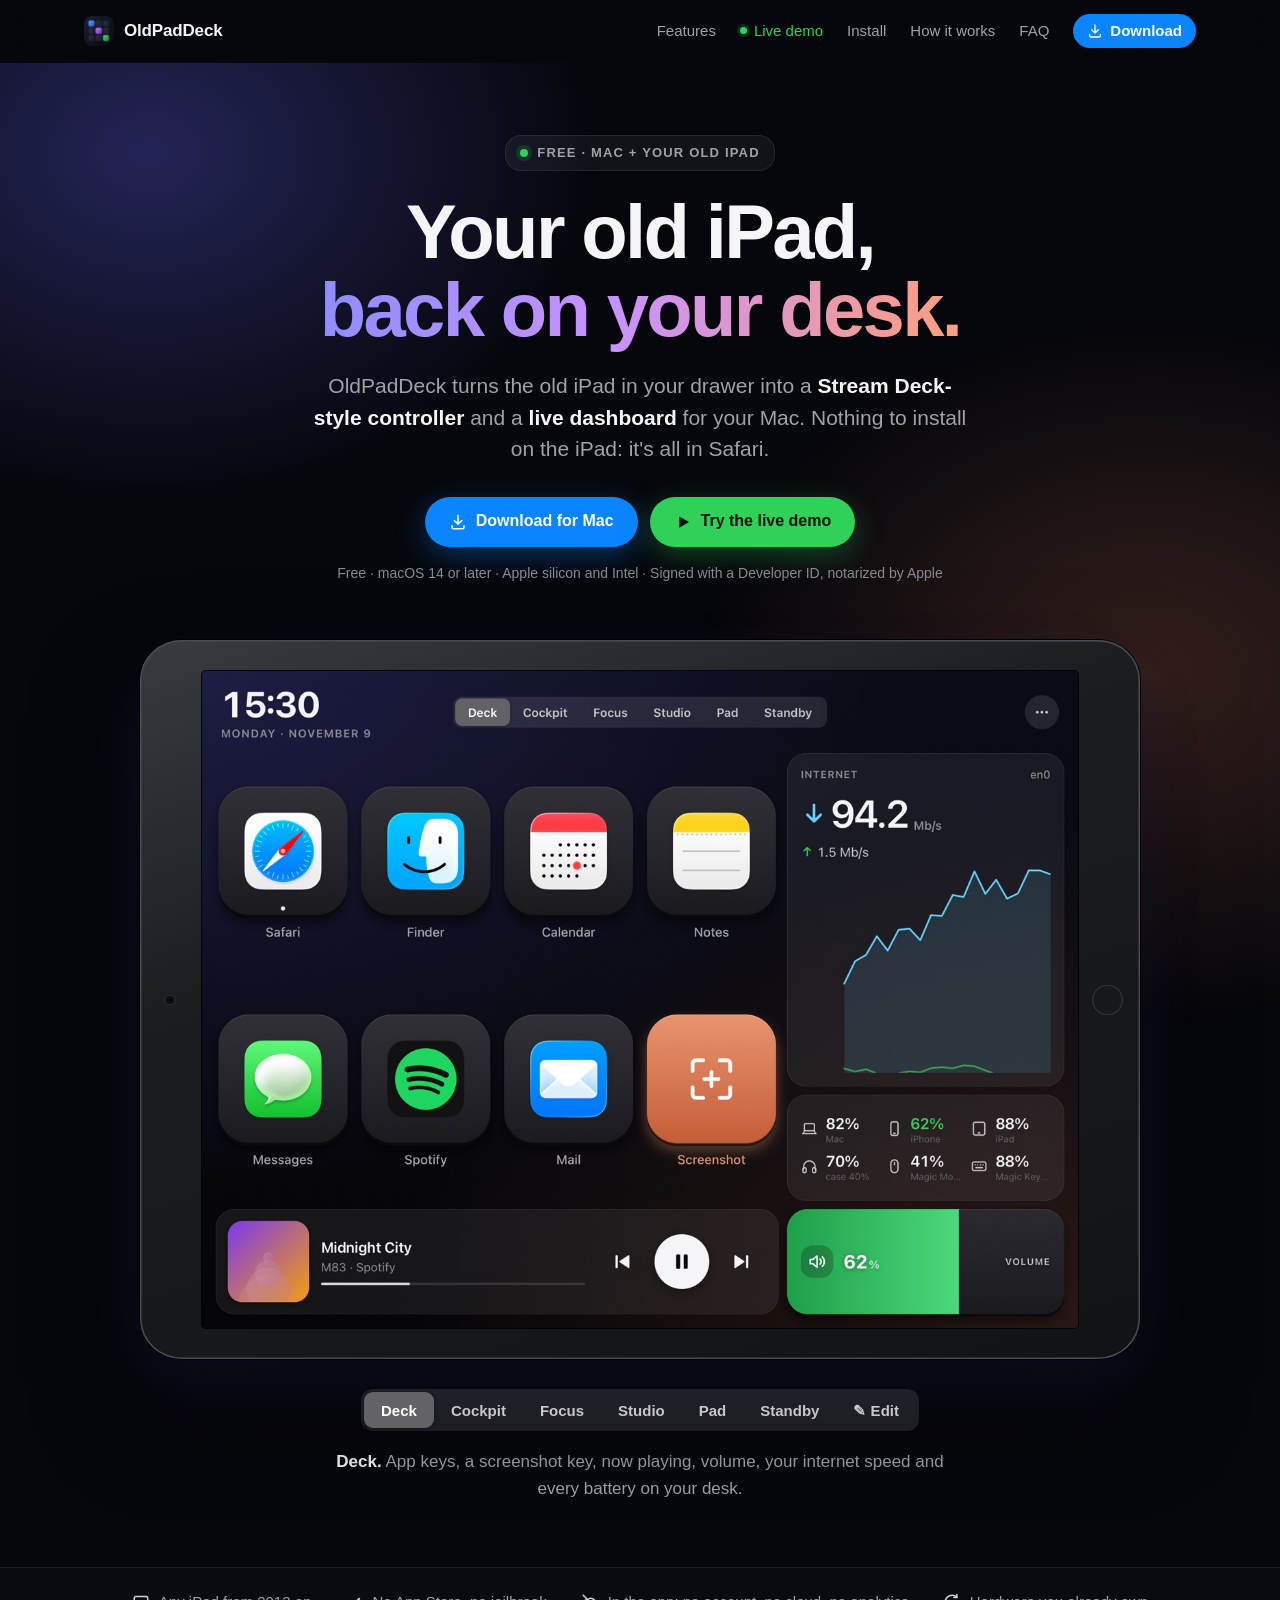
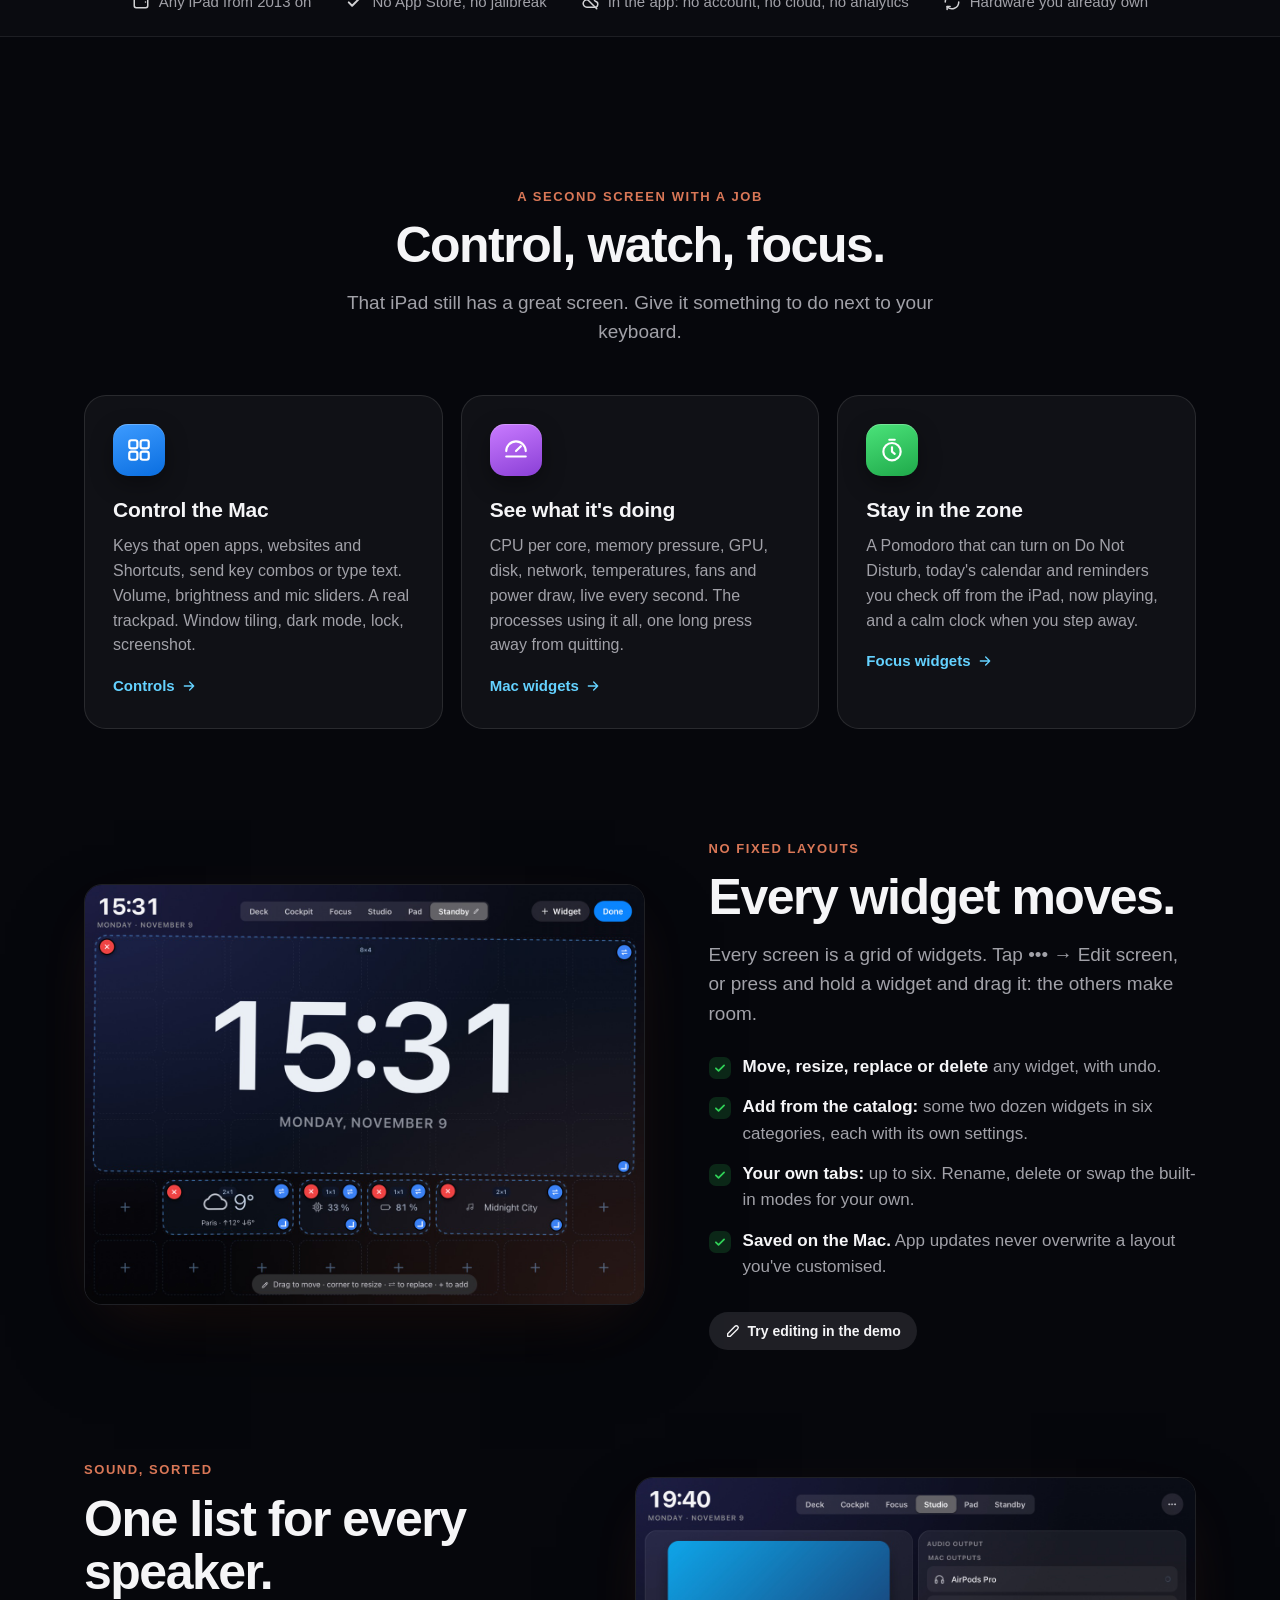
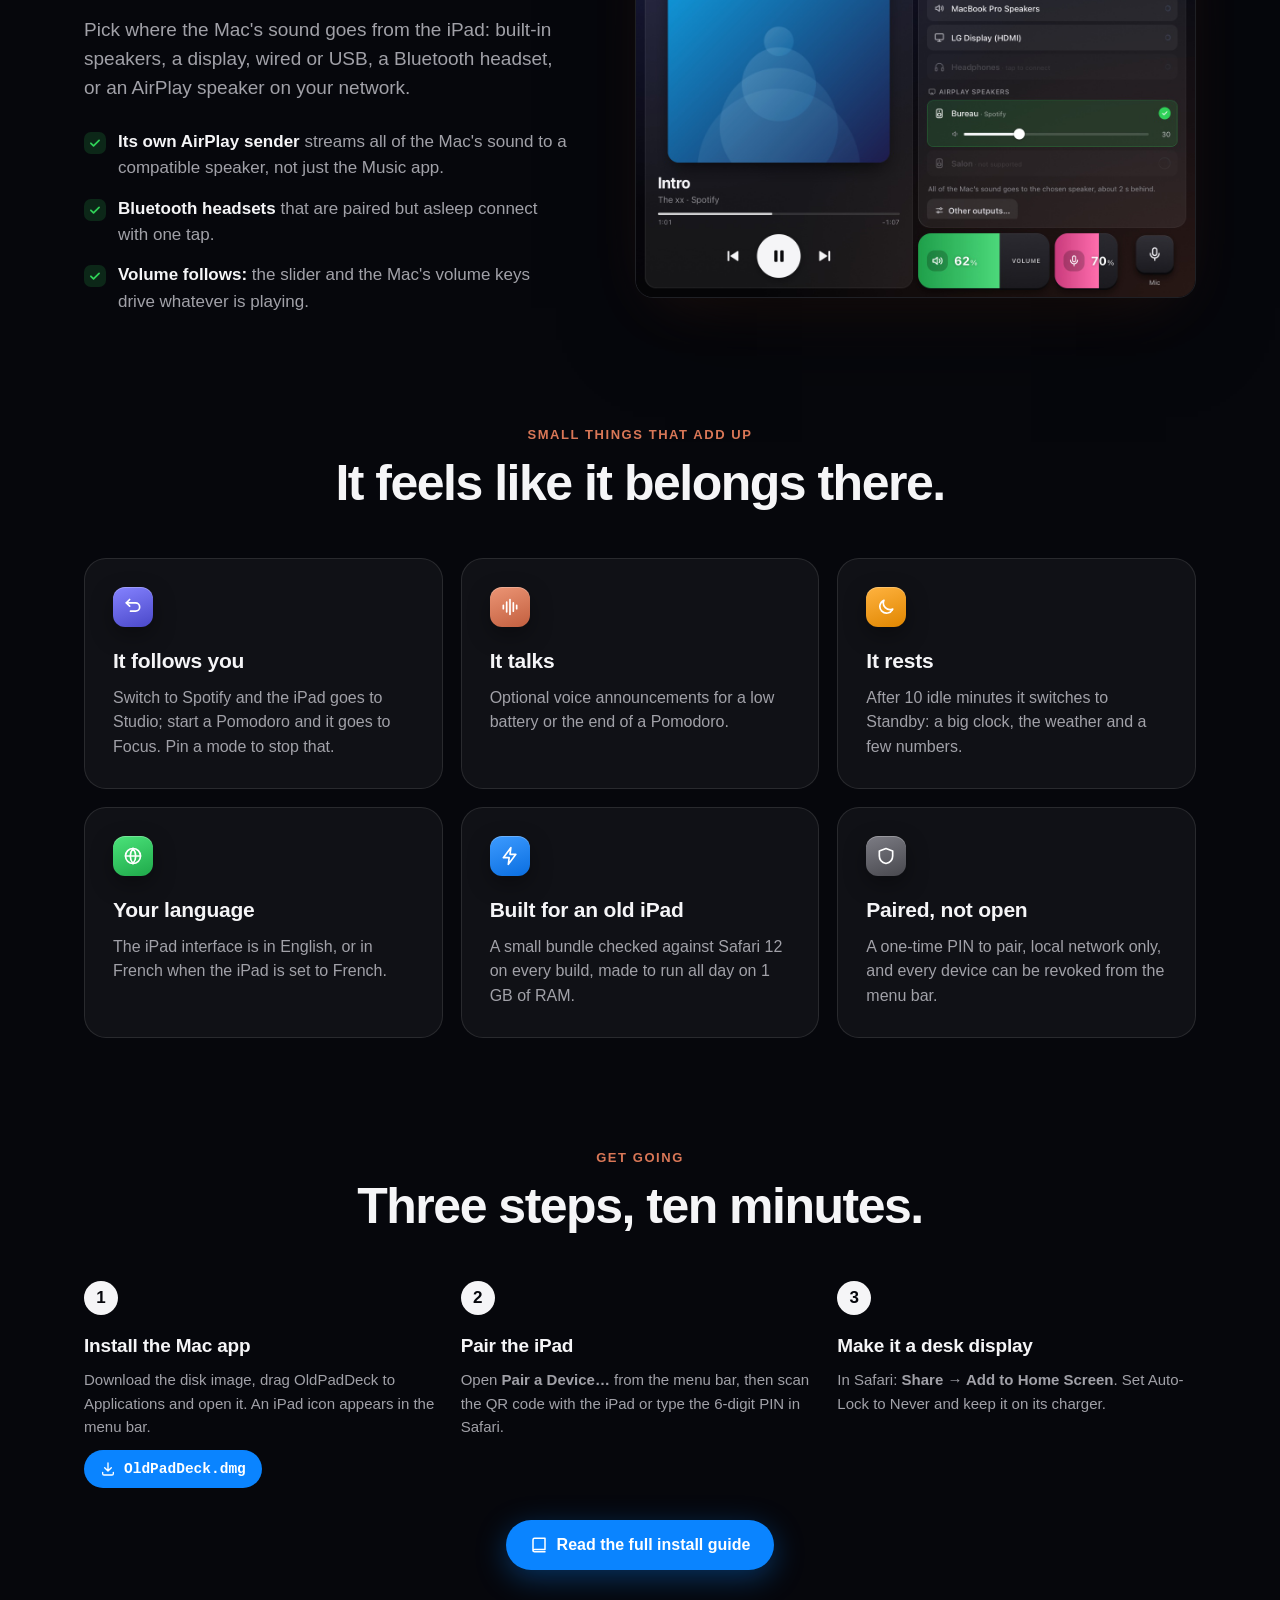
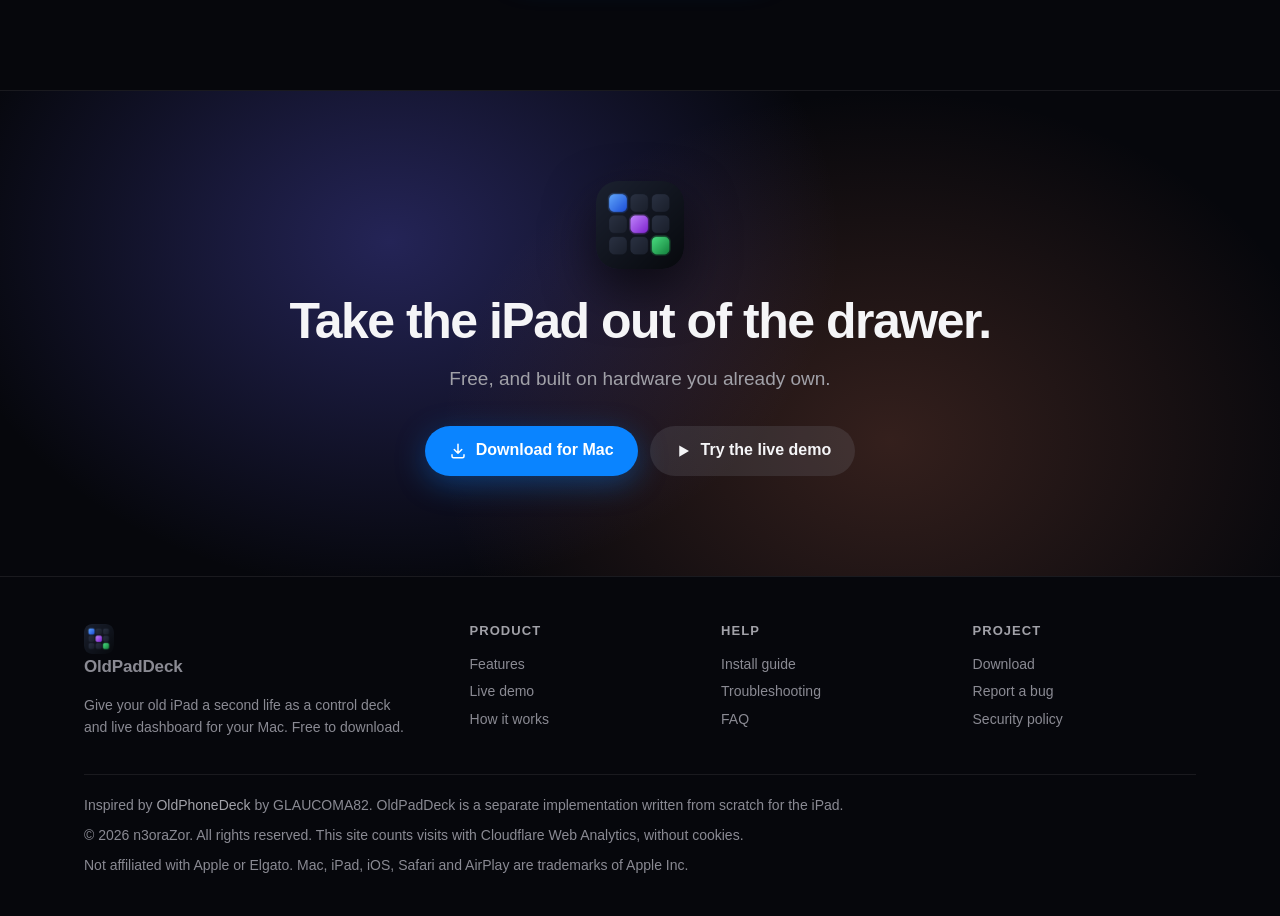
==== docs/index.html @ d620c7aa "Review fixes; live demo with iOS-style drag" ====
<!doctype html>
<html lang="en">
<head>
<meta charset="utf-8">
<meta name="viewport" content="width=device-width, initial-scale=1, viewport-fit=cover">
<title>OldPadDeck: turn your old iPad into a control deck for your Mac</title>
<meta name="description" content="Turn the old iPad in your drawer into a Stream Deck-style controller and live dashboard for your Mac. Free, nothing to install on the iPad.">
<meta name="theme-color" content="#06070c">
<meta name="color-scheme" content="dark">
<link rel="icon" type="image/png" href="images/icon.png">
<link rel="apple-touch-icon" href="images/apple-touch-icon.png">
<meta property="og:type" content="website">
<meta property="og:title" content="OldPadDeck: turn your old iPad into a control deck for your Mac">
<meta property="og:description" content="Turn the old iPad in your drawer into a Stream Deck-style controller and live dashboard for your Mac. Free, nothing to install on the iPad.">
<meta property="og:image" content="https://oldpaddeck.com/images/og-card.jpg">
<meta name="twitter:card" content="summary_large_image">
<link rel="stylesheet" href="assets/site.css?v=cafaca175a">
<link rel="canonical" href="https://oldpaddeck.com/">
<meta property="og:url" content="https://oldpaddeck.com/">
<meta property="og:site_name" content="OldPadDeck">
<meta property="og:image:width" content="1200">
<meta property="og:image:height" content="630">
<meta property="og:image:alt" content="OldPadDeck: an old iPad turned into a control deck for a Mac">
<script type="application/ld+json">{"@context":"https://schema.org","@graph":[{"@type":"WebSite","@id":"https://oldpaddeck.com/#site","name":"OldPadDeck","url":"https://oldpaddeck.com/"},{"@type":"SoftwareApplication","name":"OldPadDeck","url":"https://oldpaddeck.com/","downloadUrl":"https://github.com/n3oraZor/OldPadDeck/releases/latest/download/OldPadDeck.dmg","description":"Turn the old iPad in your drawer into a Stream Deck-style controller and live dashboard for your Mac. Free, nothing to install on the iPad.","applicationCategory":"UtilitiesApplication","operatingSystem":"macOS 14 or later; iPad with iOS 12 or later","image":"https://oldpaddeck.com/images/og-card.jpg","screenshot":["https://oldpaddeck.com/images/mode-deck.jpg","https://oldpaddeck.com/images/mode-cockpit.jpg","https://oldpaddeck.com/images/mode-focus.jpg","https://oldpaddeck.com/images/mode-studio.jpg","https://oldpaddeck.com/images/mode-pad.jpg","https://oldpaddeck.com/images/mode-standby.jpg"],"offers":{"@type":"Offer","price":"0","priceCurrency":"EUR"},"author":{"@type":"Person","name":"n3oraZor","url":"https://github.com/n3oraZor"}}]}</script>
</head>
<body>
<nav class="nav">
  <div class="wrap">
    <a class="brand" href="/"><img src="images/icon.png" alt="">OldPadDeck</a>
    <div class="nav-links" id="navLinks">
      <a href="/features">Features</a>
      <a href="/demo" class="demo-link">Live demo</a>
      <a href="/install">Install</a>
      <a href="/how-it-works">How it works</a>
      <a href="/faq">FAQ</a>
    </div>
    <a class="nav-gh dl" href="https://github.com/n3oraZor/OldPadDeck/releases/latest/download/OldPadDeck.dmg"><svg class="i" width="16" height="16" aria-hidden="true"><use href="assets/icons.svg#download"/></svg>Download</a>
    <button class="burger" type="button" aria-label="Menu" aria-controls="navLinks" aria-expanded="false"><svg class="i" width="20" height="20" aria-hidden="true"><use href="assets/icons.svg#menu"/></svg></button>
  </div>
</nav>

<main>
<section class="hero">
  <div class="glows"><div class="glow indigo"></div><div class="glow clay"></div></div>
  <div class="wrap">
    <div class="hero-head">
      <span class="kicker"><i></i>Free · Mac + your old iPad</span>
      <h1>Your old iPad,<br><span class="grad">back on your desk.</span></h1>
      <p class="lede">OldPadDeck turns the old iPad in your drawer into a <b>Stream Deck-style controller</b> and a <b>live dashboard</b> for your Mac. Nothing to install on the iPad: it's all in Safari.</p>
      <div class="cta">
        <a class="btn primary" href="https://github.com/n3oraZor/OldPadDeck/releases/latest/download/OldPadDeck.dmg"><svg class="i" width="18" height="18" aria-hidden="true"><use href="assets/icons.svg#download"/></svg>Download for Mac</a>
        <a class="btn green" href="/demo"><svg class="i" width="18" height="18" aria-hidden="true"><use href="assets/icons.svg#play"/></svg>Try the live demo</a>
      </div>
      <p class="fine">Free · macOS 14 or later · Apple silicon and Intel · Signed with a Developer ID, notarized by Apple</p>
    </div>

    <div class="stage rv">
      <div class="ipad">
        <div class="screen" id="screen">
          <img class="on" src="images/mode-deck.jpg" alt="Deck mode: app keys, screenshot key, now playing, volume slider, internet speed and device batteries" width="1280" height="960">
          <img src="images/mode-cockpit.jpg" alt="Cockpit mode: CPU per core, memory ring, Mac battery, temperatures, top processes" width="1280" height="960" loading="lazy">
          <img src="images/mode-focus.jpg" alt="Focus mode: Pomodoro timer, today's reminders, now playing" width="1280" height="960" loading="lazy">
          <img src="images/studio-audio.jpg" alt="Studio mode: now playing, audio output picker with AirPlay speakers, volume and microphone sliders" width="1280" height="960" loading="lazy">
          <img src="images/mode-pad.jpg" alt="Pad mode: trackpad, shortcut keys and text input" width="1280" height="960" loading="lazy">
          <img src="images/mode-standby.jpg" alt="Standby mode: a large clock, the weather and a few numbers" width="1280" height="960" loading="lazy">
          <img src="images/edit-mode.jpg" alt="Edit mode: widgets can be moved, resized, configured or replaced" width="1280" height="960" loading="lazy">
        </div>
      </div>
      <div class="modes">
        <div class="seg" role="tablist" aria-label="Modes" id="seg">
          <span class="seg-ind" id="segInd"></span>
          <button role="tab" aria-selected="true" data-caption="<b>Deck.</b> App keys, a screenshot key, now playing, volume, your internet speed and every battery on your desk.">Deck</button>
          <button role="tab" aria-selected="false" data-caption="<b>Cockpit.</b> CPU per core, memory pressure, temperatures, fans and the processes behind them. Long-press one to quit it.">Cockpit</button>
          <button role="tab" aria-selected="false" data-caption="<b>Focus.</b> A Pomodoro that can turn on Do Not Disturb, today's reminders, and your music.">Focus</button>
          <button role="tab" aria-selected="false" data-caption="<b>Studio.</b> Now playing, volume and mic sliders, and every audio output: Mac speakers, Bluetooth headsets, AirPlay speakers.">Studio</button>
          <button role="tab" aria-selected="false" data-caption="<b>Pad.</b> A trackpad, shortcut keys, and a text box to type or dictate into the Mac.">Pad</button>
          <button role="tab" aria-selected="false" data-caption="<b>Standby.</b> A calm clock, the weather and a few numbers. The iPad switches to it after 10 idle minutes.">Standby</button>
          <button role="tab" aria-selected="false" data-caption="<b>Edit.</b> Tap ••• → Edit screen and every widget moves, resizes, swaps or goes. Your layout, saved on the Mac.">✎ Edit</button>
        </div>
      </div>
      <p class="mode-caption" id="caption" aria-live="polite"></p>
    </div>
  </div>

  <div class="facts">
    <ul>
      <li><svg class="i" width="18" height="18" aria-hidden="true"><use href="assets/icons.svg#ipad"/></svg>Any iPad from 2013 on</li>
      <li><svg class="i" width="18" height="18" aria-hidden="true"><use href="assets/icons.svg#check"/></svg>No App Store, no jailbreak</li>
      <li><svg class="i" width="18" height="18" aria-hidden="true"><use href="assets/icons.svg#cloud"/></svg>In the app: no account, no cloud, no analytics</li>
      <li><svg class="i" width="18" height="18" aria-hidden="true"><use href="assets/icons.svg#recycle"/></svg>Hardware you already own</li>
    </ul>
  </div>
</section>

<section class="sec">
  <div class="wrap">
    <div class="center rv">
      <div class="eyebrow">A second screen with a job</div>
      <h2>Control, watch, focus.</h2>
      <p class="sec-lede">That iPad still has a great screen. Give it something to do next to your keyboard.</p>
    </div>
    <div class="grid-3">
      <a class="card rv" href="/features#controls">
        <div class="tile blue"><svg class="i" width="26" height="26" aria-hidden="true"><use href="assets/icons.svg#keys"/></svg></div>
        <h3>Control the Mac</h3>
        <p>Keys that open apps, websites and Shortcuts, send key combos or type text. Volume, brightness and mic sliders. A real trackpad. Window tiling, dark mode, lock, screenshot.</p>
        <span class="more">Controls<svg class="i" width="16" height="16" aria-hidden="true"><use href="assets/icons.svg#arrow"/></svg></span>
      </a>
      <a class="card rv" href="/features#mac">
        <div class="tile purple"><svg class="i" width="26" height="26" aria-hidden="true"><use href="assets/icons.svg#gauge"/></svg></div>
        <h3>See what it's doing</h3>
        <p>CPU per core, memory pressure, GPU, disk, network, temperatures, fans and power draw, live every second. The processes using it all, one long press away from quitting.</p>
        <span class="more">Mac widgets<svg class="i" width="16" height="16" aria-hidden="true"><use href="assets/icons.svg#arrow"/></svg></span>
      </a>
      <a class="card rv" href="/features#focus">
        <div class="tile green"><svg class="i" width="26" height="26" aria-hidden="true"><use href="assets/icons.svg#timer"/></svg></div>
        <h3>Stay in the zone</h3>
        <p>A Pomodoro that can turn on Do Not Disturb, today's calendar and reminders you check off from the iPad, now playing, and a calm clock when you step away.</p>
        <span class="more">Focus widgets<svg class="i" width="16" height="16" aria-hidden="true"><use href="assets/icons.svg#arrow"/></svg></span>
      </a>
    </div>
  </div>
</section>

<section class="sec">
  <div class="wrap split">
    <div class="shot rv"><img src="images/edit-mode.jpg" alt="Edit mode with handles to move and resize widgets" width="1280" height="960" loading="lazy"></div>
    <div class="rv">
      <div class="eyebrow">No fixed layouts</div>
      <h2>Every widget moves.</h2>
      <p class="sec-lede">Every screen is a grid of widgets. Tap ••• → Edit screen, or press and hold a widget and drag it: the others make room.</p>
      <ul class="checks">
        <li><b>Move, resize, replace or delete</b> any widget, with undo.</li>
        <li><b>Add from the catalog:</b> some two dozen widgets in six categories, each with its own settings.</li>
        <li><b>Your own tabs:</b> up to six. Rename, delete or swap the built-in modes for your own.</li>
        <li><b>Saved on the Mac.</b> App updates never overwrite a layout you've customised.</li>
      </ul>
      <div class="cta left"><a class="btn ghost small" href="/demo"><svg class="i" width="16" height="16" aria-hidden="true"><use href="assets/icons.svg#edit"/></svg>Try editing in the demo</a></div>
    </div>
  </div>
</section>

<section class="sec">
  <div class="wrap split rev">
    <div class="shot rv"><img src="images/studio-audio.jpg" alt="Studio mode with the audio output list: Mac outputs and AirPlay speakers" width="1280" height="960" loading="lazy"></div>
    <div class="rv">
      <div class="eyebrow">Sound, sorted</div>
      <h2>One list for every speaker.</h2>
      <p class="sec-lede">Pick where the Mac's sound goes from the iPad: built-in speakers, a display, wired or USB, a Bluetooth headset, or an AirPlay speaker on your network.</p>
      <ul class="checks">
        <li><b>Its own AirPlay sender</b> streams all of the Mac's sound to a compatible speaker, not just the Music app.</li>
        <li><b>Bluetooth headsets</b> that are paired but asleep connect with one tap.</li>
        <li><b>Volume follows:</b> the slider and the Mac's volume keys drive whatever is playing.</li>
      </ul>
    </div>
  </div>
</section>

<section class="sec">
  <div class="wrap">
    <div class="center rv">
      <div class="eyebrow">Small things that add up</div>
      <h2>It feels like it belongs there.</h2>
    </div>
    <div class="grid-3">
      <div class="card rv"><div class="tile indigo sm"><svg class="i" width="20" height="20" aria-hidden="true"><use href="assets/icons.svg#follow"/></svg></div><h3>It follows you</h3><p>Switch to Spotify and the iPad goes to Studio; start a Pomodoro and it goes to Focus. Pin a mode to stop that.</p></div>
      <div class="card rv"><div class="tile clay sm"><svg class="i" width="20" height="20" aria-hidden="true"><use href="assets/icons.svg#wave"/></svg></div><h3>It talks</h3><p>Optional voice announcements for a low battery or the end of a Pomodoro.</p></div>
      <div class="card rv"><div class="tile orange sm"><svg class="i" width="20" height="20" aria-hidden="true"><use href="assets/icons.svg#moon"/></svg></div><h3>It rests</h3><p>After 10 idle minutes it switches to Standby: a big clock, the weather and a few numbers.</p></div>
      <div class="card rv"><div class="tile green sm"><svg class="i" width="20" height="20" aria-hidden="true"><use href="assets/icons.svg#globe"/></svg></div><h3>Your language</h3><p>The iPad interface is in English, or in French when the iPad is set to French.</p></div>
      <div class="card rv"><div class="tile blue sm"><svg class="i" width="20" height="20" aria-hidden="true"><use href="assets/icons.svg#bolt"/></svg></div><h3>Built for an old iPad</h3><p>A small bundle checked against Safari 12 on every build, made to run all day on 1 GB of RAM.</p></div>
      <div class="card rv"><div class="tile gray sm"><svg class="i" width="20" height="20" aria-hidden="true"><use href="assets/icons.svg#shield"/></svg></div><h3>Paired, not open</h3><p>A one-time PIN to pair, local network only, and every device can be revoked from the menu bar.</p></div>
    </div>
  </div>
</section>

<section class="sec">
  <div class="wrap">
    <div class="center rv">
      <div class="eyebrow">Get going</div>
      <h2>Three steps, ten minutes.</h2>
    </div>
    <div class="steps">
      <div class="step rv">
        <h3>Install the Mac app</h3>
        <p>Download the disk image, drag OldPadDeck to Applications and open it. An iPad icon appears in the menu bar.</p>
        <a class="dl-chip" href="https://github.com/n3oraZor/OldPadDeck/releases/latest/download/OldPadDeck.dmg"><svg class="i" width="16" height="16" aria-hidden="true"><use href="assets/icons.svg#download"/></svg>OldPadDeck.dmg</a>
      </div>
      <div class="step rv">
        <h3>Pair the iPad</h3>
        <p>Open <b>Pair a Device…</b> from the menu bar, then scan the QR code with the iPad or type the 6-digit PIN in Safari.</p>
      </div>
      <div class="step rv">
        <h3>Make it a desk display</h3>
        <p>In Safari: <b>Share → Add to Home Screen</b>. Set Auto-Lock to Never and keep it on its charger.</p>
      </div>
    </div>
    <div class="cta"><a class="btn primary" href="/install"><svg class="i" width="18" height="18" aria-hidden="true"><use href="assets/icons.svg#book"/></svg>Read the full install guide</a></div>
  </div>
</section>

<section class="closing">
  <div class="glows"><div class="glow indigo"></div><div class="glow clay"></div></div>
  <div class="wrap rv">
    <img class="icon" src="images/icon.png" alt="OldPadDeck icon" width="88" height="88">
    <h2>Take the iPad out of the drawer.</h2>
    <p class="sec-lede" style="margin:16px auto 0">Free, and built on hardware you already own.</p>
    <div class="cta">
      <a class="btn primary" href="https://github.com/n3oraZor/OldPadDeck/releases/latest/download/OldPadDeck.dmg"><svg class="i" width="18" height="18" aria-hidden="true"><use href="assets/icons.svg#download"/></svg>Download for Mac</a>
      <a class="btn ghost" href="/demo"><svg class="i" width="18" height="18" aria-hidden="true"><use href="assets/icons.svg#play"/></svg>Try the live demo</a>
    </div>
  </div>
</section>
</main>

<footer>
  <div class="wrap">
    <div class="foot">
      <div>
        <a class="brand" href="/"><img src="images/icon.png" alt="">OldPadDeck</a>
        <p>Give your old iPad a second life as a control deck and live dashboard for your Mac. Free to download.</p>
      </div>
      <div>
        <h4>Product</h4>
        <a href="/features">Features</a>
        <a href="/demo">Live demo</a>
        <a href="/how-it-works">How it works</a>
      </div>
      <div>
        <h4>Help</h4>
        <a href="/install">Install guide</a>
        <a href="/install#troubleshooting">Troubleshooting</a>
        <a href="/faq">FAQ</a>
      </div>
      <div>
        <h4>Project</h4>
        <a href="https://github.com/n3oraZor/OldPadDeck/releases/latest/download/OldPadDeck.dmg">Download</a>
        <a href="https://github.com/n3oraZor/OldPadDeck/issues/new/choose">Report a bug</a>
        <a href="https://github.com/n3oraZor/OldPadDeck/blob/main/SECURITY.md">Security policy</a>
      </div>
    </div>
    <div class="foot-bottom">
      <span>Inspired by <a href="https://github.com/GLAUCOMA82/OldPhoneDeck">OldPhoneDeck</a> by GLAUCOMA82. OldPadDeck is a separate implementation written from scratch for the iPad.</span>
      <span>© 2026 n3oraZor. All rights reserved. This site counts visits with Cloudflare Web Analytics, without cookies.</span>
      <span>Not affiliated with Apple or Elgato. Mac, iPad, iOS, Safari and AirPlay are trademarks of Apple Inc.</span>
    </div>
  </div>
</footer>
<script src="assets/site.js?v=8db77f854d"></script>
<script type='module' src='https://static.cloudflareinsights.com/beacon.min.js' data-cf-beacon='{"token": "514c5fb9c1034bb5af0a88831e3ab9c0"}'></script>
</body>
</html>
---- docs/assets/site.css ----
/* OldPadDeck website: same light as the iPad app (deep navy, indigo and clay glows, SF type, glossy tiles). */
:root {
  --bg: #06070c;
  --text: #f5f5f7;
  --dim: #a1a1a8;
  --dim-2: #8a8a93;
  --line: rgba(255, 255, 255, .08);
  --card: rgba(255, 255, 255, .045);
  --card-edge: rgba(255, 255, 255, .1);
  --indigo: #5e5ce6;
  --clay: #d97757;
  --blue: #0a84ff;
  --cyan: #64d2ff;
  --green: #30d158;
  --purple: #bf5af2;
  --orange: #ff9f0a;
  --red: #ff453a;
  --radius: 22px;
  --wrap: 1160px;
  --sans: -apple-system, BlinkMacSystemFont, "SF Pro Text", "SF Pro Display", "Inter", "Helvetica Neue", Helvetica, Arial, sans-serif;
  --round: "SF Pro Rounded", -apple-system, BlinkMacSystemFont, "Helvetica Neue", sans-serif;
  --mono: "SF Mono", ui-monospace, Menlo, Consolas, monospace;
}
* { box-sizing: border-box; }
html { scroll-behavior: smooth; -webkit-text-size-adjust: 100%; scroll-padding-top: 80px; }
body { margin: 0; background: var(--bg); color: var(--text); font-family: var(--sans); font-size: 17px; line-height: 1.55; -webkit-font-smoothing: antialiased; overflow-x: hidden; }
img { max-width: 100%; height: auto; display: block; }
a { color: inherit; }
p a, li a, td a, .prose a { color: var(--cyan); text-decoration: none; }
p a:hover, li a:hover, td a:hover, .prose a:hover { text-decoration: underline; }
::selection { background: rgba(94, 92, 230, .5); }
.wrap { width: 100%; max-width: var(--wrap); margin: 0 auto; padding: 0 24px; }
.narrow { max-width: 860px; }
code { font-family: var(--mono); font-size: .88em; background: rgba(118, 118, 128, .2); padding: 1px 6px; border-radius: 5px; color: #e5e5ea; }
kbd { font-family: var(--sans); font-size: .85em; padding: 1px 7px; border-radius: 6px; border: 1px solid rgba(255, 255, 255, .18); border-bottom-width: 2px; background: rgba(255, 255, 255, .05); }
svg.i { display: inline-block; vertical-align: middle; flex-shrink: 0; }

/* ---------- glows ---------- */
.glows { position: absolute; inset: 0; overflow: hidden; pointer-events: none; z-index: 0; -webkit-mask-image: linear-gradient(#000 55%, transparent); mask-image: linear-gradient(#000 55%, transparent); }
.closing .glows { -webkit-mask-image: none; mask-image: none; }
.glow { position: absolute; border-radius: 50%; }
.glow.indigo { width: 900px; height: 700px; left: -300px; top: -260px; background: radial-gradient(closest-side, rgba(94, 92, 230, .34), rgba(94, 92, 230, 0)); }
.glow.clay { width: 900px; height: 700px; right: -320px; top: 260px; background: radial-gradient(closest-side, rgba(217, 119, 87, .22), rgba(217, 119, 87, 0)); }

/* ---------- nav ---------- */
.nav { position: sticky; top: 0; z-index: 50; backdrop-filter: saturate(160%) blur(18px); -webkit-backdrop-filter: saturate(160%) blur(18px); background: rgba(6, 7, 12, .86); border-bottom: 1px solid transparent; transition: border-color .3s; }
.nav.scrolled, .nav.open { border-bottom-color: var(--line); }
.nav .wrap { display: flex; align-items: center; height: 62px; }
.brand { display: flex; align-items: center; text-decoration: none; font-weight: 700; font-size: 17px; letter-spacing: -.01em; margin-right: auto; }
.brand img { width: 30px; height: 30px; border-radius: 8px; margin-right: 10px; }
.nav-links { display: flex; align-items: center; }
.nav-links a { text-decoration: none; color: var(--dim); font-size: 15px; font-weight: 500; margin-left: 24px; transition: color .2s; position: relative; }
.nav-links a:hover, .nav-links a[aria-current="page"] { color: var(--text); }
.nav-links a[aria-current="page"]::after { content: ""; position: absolute; left: 0; right: 0; bottom: -21px; height: 2px; border-radius: 1px; background: var(--text); }
.nav-links .demo-link { color: var(--green); }
.nav-links .demo-link::before { content: ""; display: inline-block; width: 7px; height: 7px; border-radius: 50%; background: var(--green); margin-right: 7px; vertical-align: 2px; box-shadow: 0 0 0 3px rgba(48, 209, 88, .18); }
.nav-gh { display: inline-flex; align-items: center; height: 34px; padding: 0 14px; border-radius: 17px; background: rgba(118, 118, 128, .24); text-decoration: none; font-size: 15px; font-weight: 600; margin-left: 24px; }
.nav-gh svg { margin-right: 7px; }
.nav-gh:hover { background: rgba(118, 118, 128, .4); }
.nav-gh.dl { background: var(--blue); color: #fff; }
.nav-gh.dl:hover { background: #2a93ff; }
.dl-chip { display: inline-flex; align-items: center; margin-top: 12px; height: 38px; padding: 0 16px; border-radius: 19px; background: var(--blue); color: #fff !important; font-size: 14.5px; font-weight: 600; text-decoration: none !important; font-family: var(--mono); }
.dl-chip svg { margin-right: 8px; }
.dl-chip:hover { background: #2a93ff; }
.numbered .dl-chip { font-family: var(--sans); }
.burger { display: none; appearance: none; border: 0; background: rgba(118, 118, 128, .24); color: var(--text); width: 38px; height: 34px; border-radius: 17px; margin-left: 10px; cursor: pointer; align-items: center; justify-content: center; }
@media (max-width: 900px) {
  .burger { display: inline-flex; }
  .nav.open { background: #06070c; backdrop-filter: none; -webkit-backdrop-filter: none; }
  .nav-links { display: none; position: absolute; top: 62px; left: 0; right: 0; flex-direction: column; align-items: stretch; padding: 8px 16px 18px; background: #06070c; box-shadow: 0 30px 60px rgba(0, 0, 0, .6); border-bottom: 1px solid var(--line); }
  .nav.open .nav-links { display: flex; }
  .nav-links a { margin: 0; padding: 13px 4px; font-size: 17px; border-bottom: 1px solid var(--line); }
  .nav-links a:last-child { border-bottom: 0; }
  .nav-links a[aria-current="page"]::after { display: none; }
  .nav-gh { margin-left: auto; }
}

/* ---------- buttons ---------- */
.btn { display: inline-flex; align-items: center; justify-content: center; height: 50px; padding: 0 24px; border-radius: 25px; font-size: 16px; font-weight: 600; text-decoration: none; transition: transform .15s, background .2s, box-shadow .2s; white-space: nowrap; border: 0; font-family: inherit; cursor: pointer; }
.btn:active { transform: scale(.97); }
.btn svg { margin-right: 9px; }
.btn.primary { background: var(--blue); color: #fff; box-shadow: 0 8px 30px rgba(10, 132, 255, .35); }
.btn.primary:hover { background: #2a93ff; box-shadow: 0 10px 36px rgba(10, 132, 255, .5); }
.btn.green { background: var(--green); color: #04130a; box-shadow: 0 8px 30px rgba(48, 209, 88, .3); }
.btn.green:hover { background: #4be37a; }
.btn.ghost { background: rgba(118, 118, 128, .22); color: var(--text); }
.btn.ghost:hover { background: rgba(118, 118, 128, .36); }
.btn.small { height: 38px; padding: 0 16px; font-size: 14px; border-radius: 19px; }
.btn.small svg { margin-right: 7px; }
.cta { display: flex; justify-content: center; flex-wrap: wrap; gap: 12px; margin-top: 32px; }
.cta.left { justify-content: flex-start; }

/* ---------- type ---------- */
.kicker { display: inline-flex; align-items: center; font-size: 13px; font-weight: 600; letter-spacing: .09em; text-transform: uppercase; color: var(--dim); padding: 7px 14px; border-radius: 16px; background: rgba(255, 255, 255, .05); border: 1px solid var(--line); }
.kicker i { width: 8px; height: 8px; border-radius: 50%; background: var(--green); margin-right: 9px; box-shadow: 0 0 0 4px rgba(48, 209, 88, .15); }
h1 { font-family: var(--round); font-size: clamp(40px, 7vw, 76px); line-height: 1.02; letter-spacing: -.035em; font-weight: 800; margin: 22px 0 0; }
.grad { background: linear-gradient(100deg, #8e8cff 0%, #c792ff 45%, #ff9f7a 100%); -webkit-background-clip: text; background-clip: text; color: transparent; }
h2 { font-family: var(--round); font-size: clamp(32px, 4.6vw, 50px); line-height: 1.06; letter-spacing: -.03em; font-weight: 800; margin: 12px 0 0; }
h3 { letter-spacing: -.01em; }
.eyebrow { font-size: 13px; font-weight: 700; letter-spacing: .12em; text-transform: uppercase; color: var(--clay); }
.lede { font-size: clamp(18px, 2.2vw, 21px); color: var(--dim); max-width: 660px; margin: 22px auto 0; line-height: 1.5; }
.lede b { color: var(--text); font-weight: 600; }
.sec-lede { color: var(--dim); font-size: 19px; max-width: 660px; margin: 16px 0 0; }
.center { text-align: center; }
.center .sec-lede { margin-left: auto; margin-right: auto; }
.fine { margin-top: 16px; font-size: 14px; color: var(--dim-2); }

/* ---------- page hero (inner pages) ---------- */
.hero, .page-hero { position: relative; }
.hero { padding: 72px 0 40px; }
.hero > .wrap, .page-hero > .wrap { position: relative; z-index: 1; }
.hero-head { text-align: center; max-width: 820px; margin: 0 auto; }
.page-hero { padding: 70px 0 10px; }
.page-hero h1 { font-size: clamp(38px, 6vw, 64px); }
.page-hero .lede { margin-left: 0; }
.page-hero.center .lede { margin-left: auto; }

/* ---------- iPad Air (1st gen) frame: landscape, home button on the right ---------- */
.ipad { position: relative; border-radius: 4.2% / 5.6%; padding: 3.1% 6.2%; background: linear-gradient(160deg, #3a3b40 0%, #1c1d21 35%, #121316 100%); box-shadow: 0 0 0 1.5px #4a4b51 inset, 0 0 0 1px #000, 0 50px 120px -20px rgba(0, 0, 0, .8), 0 30px 80px -30px rgba(94, 92, 230, .35); }
.ipad::before { content: ""; position: absolute; left: 2.6%; top: 50%; width: .8%; padding-top: .8%; margin-top: -.4%; border-radius: 50%; background: #0b0c0e; box-shadow: 0 0 0 1px #2b2c30; }
.ipad::after { content: ""; position: absolute; right: 1.75%; top: 50%; width: 3.1%; padding-top: 3.1%; transform: translateY(-50%); border-radius: 50%; background: #17181b; box-shadow: 0 0 0 1.5px #2d2e33 inset; }
.screen { position: relative; border-radius: 4px; overflow: hidden; background: #050507; padding-top: 75%; box-shadow: 0 0 0 1px rgba(0, 0, 0, .9); }
.screen > img { position: absolute; inset: 0; width: 100%; height: 100%; object-fit: cover; opacity: 0; transition: opacity .7s ease; }
.screen > img.on { opacity: 1; }
.stage { margin: 56px auto 0; max-width: 1000px; }

/* segmented control, like the app's */
.modes { display: flex; justify-content: center; margin-top: 30px; }
.seg { position: relative; display: inline-flex; padding: 3px; border-radius: 12px; background: rgba(118, 118, 128, .22); max-width: 100%; overflow-x: auto; scrollbar-width: none; }
.seg::-webkit-scrollbar { display: none; }
.seg button { position: relative; z-index: 1; flex-shrink: 0; appearance: none; border: 0; background: none; font: inherit; font-size: 15px; font-weight: 600; color: #c7c7cc; height: 36px; padding: 0 17px; border-radius: 9px; cursor: pointer; transition: color .25s; }
.seg button[aria-selected="true"] { color: #fff; }
.seg-ind { position: absolute; top: 3px; left: 0; height: 36px; border-radius: 9px; background: #636366; box-shadow: 0 1px 4px rgba(0, 0, 0, .4); transition: transform .35s cubic-bezier(.2, .8, .2, 1), width .35s cubic-bezier(.2, .8, .2, 1); }
.mode-caption { text-align: center; color: var(--dim); font-size: 17px; margin: 18px auto 0; max-width: 640px; min-height: 54px; }
.mode-caption b { color: var(--text); }

/* ---------- facts strip ---------- */
.facts { border-top: 1px solid var(--line); border-bottom: 1px solid var(--line); margin-top: 64px; background: rgba(255, 255, 255, .015); position: relative; z-index: 1; }
.facts ul { list-style: none; margin: 0 auto; padding: 22px 24px; max-width: var(--wrap); display: flex; flex-wrap: wrap; justify-content: center; gap: 12px 34px; }
.facts li { display: flex; align-items: center; font-size: 15px; font-weight: 500; color: var(--dim); }
.facts svg { margin-right: 9px; color: var(--text); opacity: .85; }

/* ---------- sections, cards ---------- */
section { position: relative; }
.sec { padding: 110px 0 0; }
.sec.tight { padding-top: 70px; }
.card { position: relative; background: var(--card); border: 1px solid var(--card-edge); border-radius: var(--radius); padding: 28px; overflow: hidden; }
.card h3 { font-size: 21px; margin: 18px 0 8px; }
.card p { margin: 0; color: var(--dim); font-size: 16px; }
a.card { text-decoration: none; display: block; transition: border-color .2s, transform .2s, background .2s; }
a.card:hover { border-color: rgba(255, 255, 255, .22); background: rgba(255, 255, 255, .06); transform: translateY(-2px); }
.card .more { display: inline-flex; align-items: center; margin-top: 16px; font-size: 15px; font-weight: 600; color: var(--cyan); }
.card .more svg { margin-left: 6px; transition: transform .2s; }
a.card:hover .more svg { transform: translateX(3px); }
.tile { width: 52px; height: 52px; border-radius: 15px; display: flex; align-items: center; justify-content: center; color: #fff; flex-shrink: 0; box-shadow: 0 8px 22px rgba(0, 0, 0, .35), inset 0 1px 0 rgba(255, 255, 255, .25); }
.tile.blue { background: linear-gradient(160deg, #3d9bff, #0a6ee0); }
.tile.purple { background: linear-gradient(160deg, #c97bff, #8a3fd6); }
.tile.green { background: linear-gradient(160deg, #4be37a, #1fa94a); }
.tile.clay { background: linear-gradient(160deg, #ec9575, #c25f3f); }
.tile.orange { background: linear-gradient(160deg, #ffb340, #e08600); }
.tile.indigo { background: linear-gradient(160deg, #8583ff, #4a48c9); }
.tile.gray { background: linear-gradient(160deg, #7c7c84, #48484e); }
.tile.sm { width: 40px; height: 40px; border-radius: 12px; }
.grid-3 { display: grid; grid-template-columns: repeat(3, 1fr); gap: 18px; margin-top: 48px; }
.grid-2 { display: grid; grid-template-columns: repeat(2, 1fr); gap: 18px; margin-top: 48px; }
@media (max-width: 960px) { .grid-3 { grid-template-columns: 1fr 1fr; } }
@media (max-width: 680px) { .grid-3, .grid-2 { grid-template-columns: 1fr; } }

/* split rows */
.split { display: grid; grid-template-columns: 1.15fr 1fr; gap: 64px; align-items: center; }
.split.rev { grid-template-columns: 1fr 1.15fr; }
.split.rev > .shot { order: 2; }
.split > * { min-width: 0; }
.shot { border-radius: 18px; overflow: hidden; border: 1px solid var(--card-edge); box-shadow: 0 40px 90px -30px rgba(0, 0, 0, .9), 0 20px 60px -30px rgba(217, 119, 87, .3); }
.checks { list-style: none; padding: 0; margin: 26px 0 0; }
.checks li { position: relative; padding-left: 34px; margin-top: 14px; color: var(--dim); }
.checks li b { color: var(--text); font-weight: 600; }
.checks li::before { content: ""; position: absolute; left: 0; top: 3px; width: 22px; height: 22px; border-radius: 7px; background: rgba(48, 209, 88, .16) url("data:image/svg+xml,%3Csvg xmlns='http://www.w3.org/2000/svg' width='14' height='14' viewBox='0 0 24 24' fill='none' stroke='%2330d158' stroke-width='3' stroke-linecap='round' stroke-linejoin='round'%3E%3Cpath d='M5 12.5l4.5 4.5L19 7.5'/%3E%3C/svg%3E") center no-repeat; }
@media (max-width: 900px) { .split, .split.rev { grid-template-columns: 1fr; gap: 36px; } .split.rev > .shot { order: 0; } }

/* chips */
.cat-head { display: flex; align-items: center; }
.cat-head .tile { margin-right: 14px; }
.cat-head h3 { margin: 0; font-size: 19px; }
.chips { display: flex; flex-wrap: wrap; gap: 8px; margin-top: 18px; }
.chips span { font-size: 14px; color: #d1d1d6; padding: 5px 11px; border-radius: 9px; background: rgba(118, 118, 128, .18); }

/* widget reference list (features page) */
.wlist { list-style: none; margin: 18px 0 0; padding: 0; }
.wlist li { padding: 11px 0; border-top: 1px solid var(--line); font-size: 15px; color: var(--dim); }
.wlist li:first-child { border-top: 0; }
.wlist b { display: block; color: var(--text); font-size: 15.5px; font-weight: 600; margin-bottom: 1px; }
.wlist .size { float: right; font-family: var(--mono); font-size: 12px; color: var(--dim-2); margin-left: 10px; }

/* how it works */
.flow { display: grid; grid-template-columns: 1fr 1.1fr 1fr; align-items: center; gap: 18px; margin-top: 48px; }
.flow > * { min-width: 0; }
.node { background: var(--card); border: 1px solid var(--card-edge); border-radius: var(--radius); padding: 26px; }
.node .label { font-size: 13px; font-weight: 700; letter-spacing: .1em; text-transform: uppercase; color: var(--dim-2); }
.node h3 { margin: 6px 0 14px; font-size: 22px; }
.node ul { margin: 0; padding: 0 0 0 18px; color: var(--dim); font-size: 15px; }
.node li { margin-top: 6px; }
.wires { display: flex; flex-direction: column; gap: 14px; }
.wire { padding: 14px 16px; border-radius: 14px; background: rgba(255, 255, 255, .03); border: 1px dashed rgba(255, 255, 255, .14); font-size: 14px; color: var(--dim); }
.wire b { display: flex; align-items: center; font-family: var(--mono); font-size: 13px; letter-spacing: .02em; color: var(--text); margin-bottom: 3px; }
.wire b svg { margin-left: auto; }
.wire.ws b { color: #8e8cff; }
.wire.http b { color: var(--cyan); }
.pulse { display: inline-block; width: 7px; height: 7px; border-radius: 50%; background: var(--green); margin-right: 8px; animation: pulse 1.6s ease-in-out infinite; }
@keyframes pulse { 50% { opacity: .25; } }
.note { margin-top: 18px; display: flex; align-items: flex-start; }
.note .tile { width: 44px; height: 44px; border-radius: 13px; margin-right: 18px; }
.note p { margin: 0; color: var(--dim); font-size: 16px; }
.note p b { color: var(--text); }
@media (max-width: 900px) { .flow { grid-template-columns: 1fr; } .wire b svg { transform: rotate(90deg); } }

/* steps + code */
.steps { counter-reset: step; display: grid; grid-template-columns: repeat(3, 1fr); gap: 18px; margin-top: 48px; }
.step { position: relative; min-width: 0; }
.num, .step::before { display: flex; align-items: center; justify-content: center; width: 34px; height: 34px; border-radius: 50%; background: var(--text); color: var(--bg); font-weight: 800; font-family: var(--round); font-size: 17px; flex-shrink: 0; }
.step::before { counter-increment: step; content: counter(step); }
.step h3 { margin: 16px 0 8px; font-size: 19px; }
.step p { margin: 0; color: var(--dim); font-size: 15px; }
.code { position: relative; margin-top: 18px; border-radius: 14px; background: #0d0e14; border: 1px solid var(--card-edge); padding: 16px 52px 16px 18px; font-family: var(--mono); font-size: 13.5px; line-height: 1.7; color: #e5e5ea; overflow-x: auto; white-space: pre; }
.code .p { color: var(--dim-2); user-select: none; }
.code .c { color: var(--dim-2); }
.copy { position: absolute; top: 9px; right: 9px; width: 34px; height: 34px; border-radius: 9px; border: 0; background: rgba(118, 118, 128, .24); color: #d1d1d6; cursor: pointer; display: flex; align-items: center; justify-content: center; transition: background .2s; }
.copy:hover { background: rgba(118, 118, 128, .42); }
.copy.done { color: var(--green); }
.reqs { margin-top: 18px; display: grid; grid-template-columns: repeat(3, 1fr); gap: 18px; }
.req { font-size: 15px; color: var(--dim); padding: 18px 22px; border-radius: 16px; border: 1px solid var(--line); }
.req b { display: block; color: var(--text); font-size: 13px; letter-spacing: .08em; text-transform: uppercase; margin-bottom: 4px; }
@media (max-width: 900px) { .steps, .reqs { grid-template-columns: 1fr; } }

/* limitations */
.limits { display: grid; grid-template-columns: repeat(2, 1fr); gap: 14px; margin-top: 44px; }
.limit { display: flex; align-items: flex-start; padding: 20px 22px; border-radius: 18px; background: rgba(255, 159, 10, .045); border: 1px solid rgba(255, 159, 10, .16); }
.limit > svg { color: var(--orange); margin: 2px 14px 0 0; }
.limit h3 { margin: 0 0 4px; font-size: 16.5px; }
.limit p { margin: 0; color: var(--dim); font-size: 15px; }
@media (max-width: 760px) { .limits { grid-template-columns: 1fr; } }

/* ---------- docs layout (install, how it works) ---------- */
.docs { display: grid; grid-template-columns: 220px 1fr; gap: 56px; margin-top: 56px; align-items: start; }
.toc { position: sticky; top: 90px; font-size: 14.5px; }
.toc b { display: block; font-size: 12px; letter-spacing: .1em; text-transform: uppercase; color: var(--dim-2); margin-bottom: 10px; }
.toc a { display: block; text-decoration: none; color: var(--dim); padding: 6px 0 6px 14px; border-left: 2px solid var(--line); transition: color .2s, border-color .2s; }
.toc a:hover { color: var(--text); }
.toc a.on { color: var(--text); border-left-color: var(--blue); }
.prose { min-width: 0; }
.prose > section { padding-top: 10px; margin-bottom: 64px; }
.prose h2 { font-size: clamp(28px, 3.4vw, 36px); margin: 0 0 6px; }
.prose h3 { font-size: 19px; margin: 32px 0 6px; }
.prose p, .prose li { color: var(--dim); }
.prose p b, .prose li b, .prose strong { color: var(--text); }
.prose ul, .prose ol { padding-left: 22px; }
.prose li { margin-top: 6px; }
.callout { display: flex; align-items: flex-start; margin: 22px 0; padding: 16px 18px; border-radius: 14px; background: rgba(10, 132, 255, .07); border: 1px solid rgba(10, 132, 255, .22); color: var(--dim); font-size: 15.5px; }
.callout svg { color: var(--blue); margin: 2px 12px 0 0; }
.callout.warn { background: rgba(255, 159, 10, .06); border-color: rgba(255, 159, 10, .2); }
.callout.warn svg { color: var(--orange); }
.callout b { color: var(--text); }
.table-wrap { overflow-x: auto; margin: 20px 0; border: 1px solid var(--card-edge); border-radius: 16px; }
table { width: 100%; border-collapse: collapse; font-size: 15px; }
th, td { text-align: left; padding: 12px 16px; border-bottom: 1px solid var(--line); vertical-align: top; }
th { font-size: 12.5px; letter-spacing: .08em; text-transform: uppercase; color: var(--dim-2); font-weight: 700; background: rgba(255, 255, 255, .025); }
td { color: var(--dim); }
td:first-child { color: var(--text); font-weight: 500; white-space: nowrap; }
tr:last-child td { border-bottom: 0; }
.numbered { list-style: none; counter-reset: n; padding: 0 !important; }
.numbered > li { counter-increment: n; position: relative; padding-left: 46px; margin-top: 18px; }
.numbered > li::before { content: counter(n); position: absolute; left: 0; top: -2px; width: 30px; height: 30px; border-radius: 50%; background: rgba(118, 118, 128, .28); color: var(--text); font-weight: 700; font-size: 14px; display: flex; align-items: center; justify-content: center; }
.figure { margin: 26px 0; }
.figure .shot { border-radius: 14px; }
.figure figcaption { margin-top: 10px; font-size: 14px; color: var(--dim-2); text-align: center; }
.figs { display: grid; grid-template-columns: 1fr 1fr; gap: 16px; margin: 26px 0; }
.figs figure { margin: 0; }
@media (max-width: 960px) { .docs { grid-template-columns: 1fr; gap: 0; margin-top: 36px; } .toc { display: none; } }
@media (max-width: 620px) { .figs { grid-template-columns: 1fr; } }

/* ---------- FAQ ---------- */
.faq-group { margin-top: 56px; }
.faq-group > h2 { font-size: clamp(26px, 3vw, 32px); }
details { border-bottom: 1px solid var(--line); }
details:first-of-type { border-top: 1px solid var(--line); margin-top: 22px; }
summary { list-style: none; cursor: pointer; padding: 20px 44px 20px 0; position: relative; font-size: 18px; font-weight: 600; }
summary::-webkit-details-marker { display: none; }
summary::after { content: ""; position: absolute; right: 6px; top: 50%; width: 10px; height: 10px; margin-top: -7px; border-right: 2px solid var(--dim); border-bottom: 2px solid var(--dim); transform: rotate(45deg); transition: transform .25s; }
details[open] summary::after { transform: rotate(-135deg); margin-top: -2px; }
summary:hover { color: #fff; }
details .ans { padding: 0 0 22px; color: var(--dim); }
details .ans p { margin: 0 0 10px; }
details .ans b { color: var(--text); }

/* ---------- live demo ---------- */
.demo-layout { display: grid; grid-template-columns: minmax(0, 1fr) 300px; gap: 36px; margin-top: 44px; align-items: start; }
.demo-frame .screen { padding-top: 0; height: auto; }
.demo-frame .viewport { position: relative; width: 100%; padding-top: 75%; overflow: hidden; border-radius: 4px; background: #050507; }
.demo-frame iframe { position: absolute; top: 0; left: 0; width: 1024px; height: 768px; border: 0; transform-origin: 0 0; background: #050507; }
.demo-frame .viewport:fullscreen { padding-top: 0; width: 100vw; height: 100vh; border-radius: 0; background: #000; }
.demo-frame .viewport:-webkit-full-screen { padding-top: 0; width: 100vw; height: 100vh; border-radius: 0; background: #000; }
.demo-off { position: absolute; inset: 0; display: none; flex-direction: column; align-items: center; justify-content: center; text-align: center; padding: 6%; background: rgba(6, 7, 12, .86); }
.demo-off.show { display: flex; }
.demo-off h3 { margin: 0 0 8px; font-size: 22px; }
.demo-off p { margin: 0; color: var(--dim); font-size: 15px; max-width: 460px; }
.demo-off .code { text-align: left; margin-top: 16px; }
.demo-bar { display: flex; align-items: center; flex-wrap: wrap; gap: 10px; margin-top: 22px; }
.status { display: inline-flex; align-items: center; font-size: 14px; color: var(--dim); margin-right: auto; }
.status i { width: 9px; height: 9px; border-radius: 50%; background: #636366; margin-right: 9px; }
.status.ok i { background: var(--green); box-shadow: 0 0 0 4px rgba(48, 209, 88, .16); }
.status.ko i { background: var(--red); }
.tries { position: sticky; top: 90px; }
.tries h3 { font-size: 13px; letter-spacing: .1em; text-transform: uppercase; color: var(--dim-2); margin: 0 0 12px; }
.try { display: flex; align-items: flex-start; padding: 14px 0; border-top: 1px solid var(--line); font-size: 15px; color: var(--dim); }
.try:first-of-type { border-top: 0; padding-top: 0; }
.try .tile { width: 34px; height: 34px; border-radius: 10px; margin-right: 14px; }
.try b { color: var(--text); }
.try div > b:first-child { display: block; font-size: 15.5px; }
@media (max-width: 1000px) { .demo-layout { grid-template-columns: 1fr; } .tries { position: static; display: grid; grid-template-columns: 1fr 1fr; gap: 0 24px; } .tries h3 { grid-column: 1 / -1; } .try:nth-of-type(2) { border-top: 0; padding-top: 0; } }
@media (max-width: 620px) { .tries { grid-template-columns: 1fr; } .try:nth-of-type(2) { border-top: 1px solid var(--line); padding-top: 14px; } }

/* ---------- closing + footer ---------- */
.closing { margin-top: 120px; padding: 90px 0 100px; text-align: center; position: relative; overflow: hidden; border-top: 1px solid var(--line); }
.closing .glow.indigo { left: 50%; top: -200px; margin-left: -700px; }
.closing .glow.clay { right: 50%; top: 0; margin-right: -700px; }
.closing .wrap { position: relative; z-index: 1; }
.closing img.icon { width: 88px; height: 88px; border-radius: 22px; margin: 0 auto 26px; box-shadow: 0 20px 50px rgba(0, 0, 0, .6); }
.pager { display: grid; grid-template-columns: 1fr 1fr; gap: 18px; margin-top: 90px; }
.pager a { display: block; text-decoration: none; padding: 20px 24px; border-radius: 18px; border: 1px solid var(--card-edge); transition: border-color .2s, background .2s; }
.pager a:hover { border-color: rgba(255, 255, 255, .24); background: rgba(255, 255, 255, .03); }
.pager span { display: block; font-size: 13px; color: var(--dim-2); }
.pager b { font-size: 18px; }
.pager .next { text-align: right; grid-column: 2; }
footer { border-top: 1px solid var(--line); padding: 44px 0 40px; font-size: 14px; color: var(--dim-2); }
main > :last-child:not(.closing) { padding-bottom: 110px; }
.foot { display: grid; grid-template-columns: 1.6fr 1fr 1fr 1fr; gap: 28px; }
.foot .brand { margin-bottom: 12px; }
.foot p { margin: 0; max-width: 320px; }
.foot h4 { margin: 0 0 10px; font-size: 13px; letter-spacing: .08em; text-transform: uppercase; color: var(--dim); }
.foot a { display: block; color: var(--dim-2); text-decoration: none; padding: 3px 0; }
.foot a:hover { color: var(--text); }
.foot-bottom { margin-top: 36px; padding-top: 20px; border-top: 1px solid var(--line); display: flex; flex-wrap: wrap; gap: 8px 24px; }
.foot-bottom a { color: var(--dim); text-decoration: none; }
@media (max-width: 760px) { .foot { grid-template-columns: 1fr 1fr; } .foot > div:first-child { grid-column: 1 / -1; } }

/* ---------- reveal on scroll (only when JS runs) ---------- */
.js .rv { opacity: 0; transform: translateY(22px); transition: opacity .8s cubic-bezier(.2, .8, .2, 1), transform .8s cubic-bezier(.2, .8, .2, 1); }
.js .rv.in { opacity: 1; transform: none; }
@media (prefers-reduced-motion: reduce) {
  html { scroll-behavior: auto; }
  .js .rv { opacity: 1; transform: none; transition: none; }
  .screen > img, .seg-ind { transition: none; }
  .pulse { animation: none; }
}
@media (max-width: 560px) {
  .mode-caption { min-height: 108px; } /* the longest caption: the page must not jump as the tabs rotate */
  body { font-size: 16px; }
  .wrap { padding: 0 16px; }
  .hero { padding-top: 48px; }
  .page-hero { padding-top: 48px; }
  .sec { padding-top: 84px; }
  .ipad { border-radius: 18px; }
  .seg button { font-size: 14px; padding: 0 12px; }
  .card { padding: 22px; }
  .cta .btn { width: 100%; }
  .pager { grid-template-columns: 1fr; }
  .pager .next { grid-column: 1; }
}

.demo-small { display: none; margin: 12px 0 0; font-size: 14px; color: var(--dim); }
@media (max-width: 700px) { .demo-small { display: block; } }
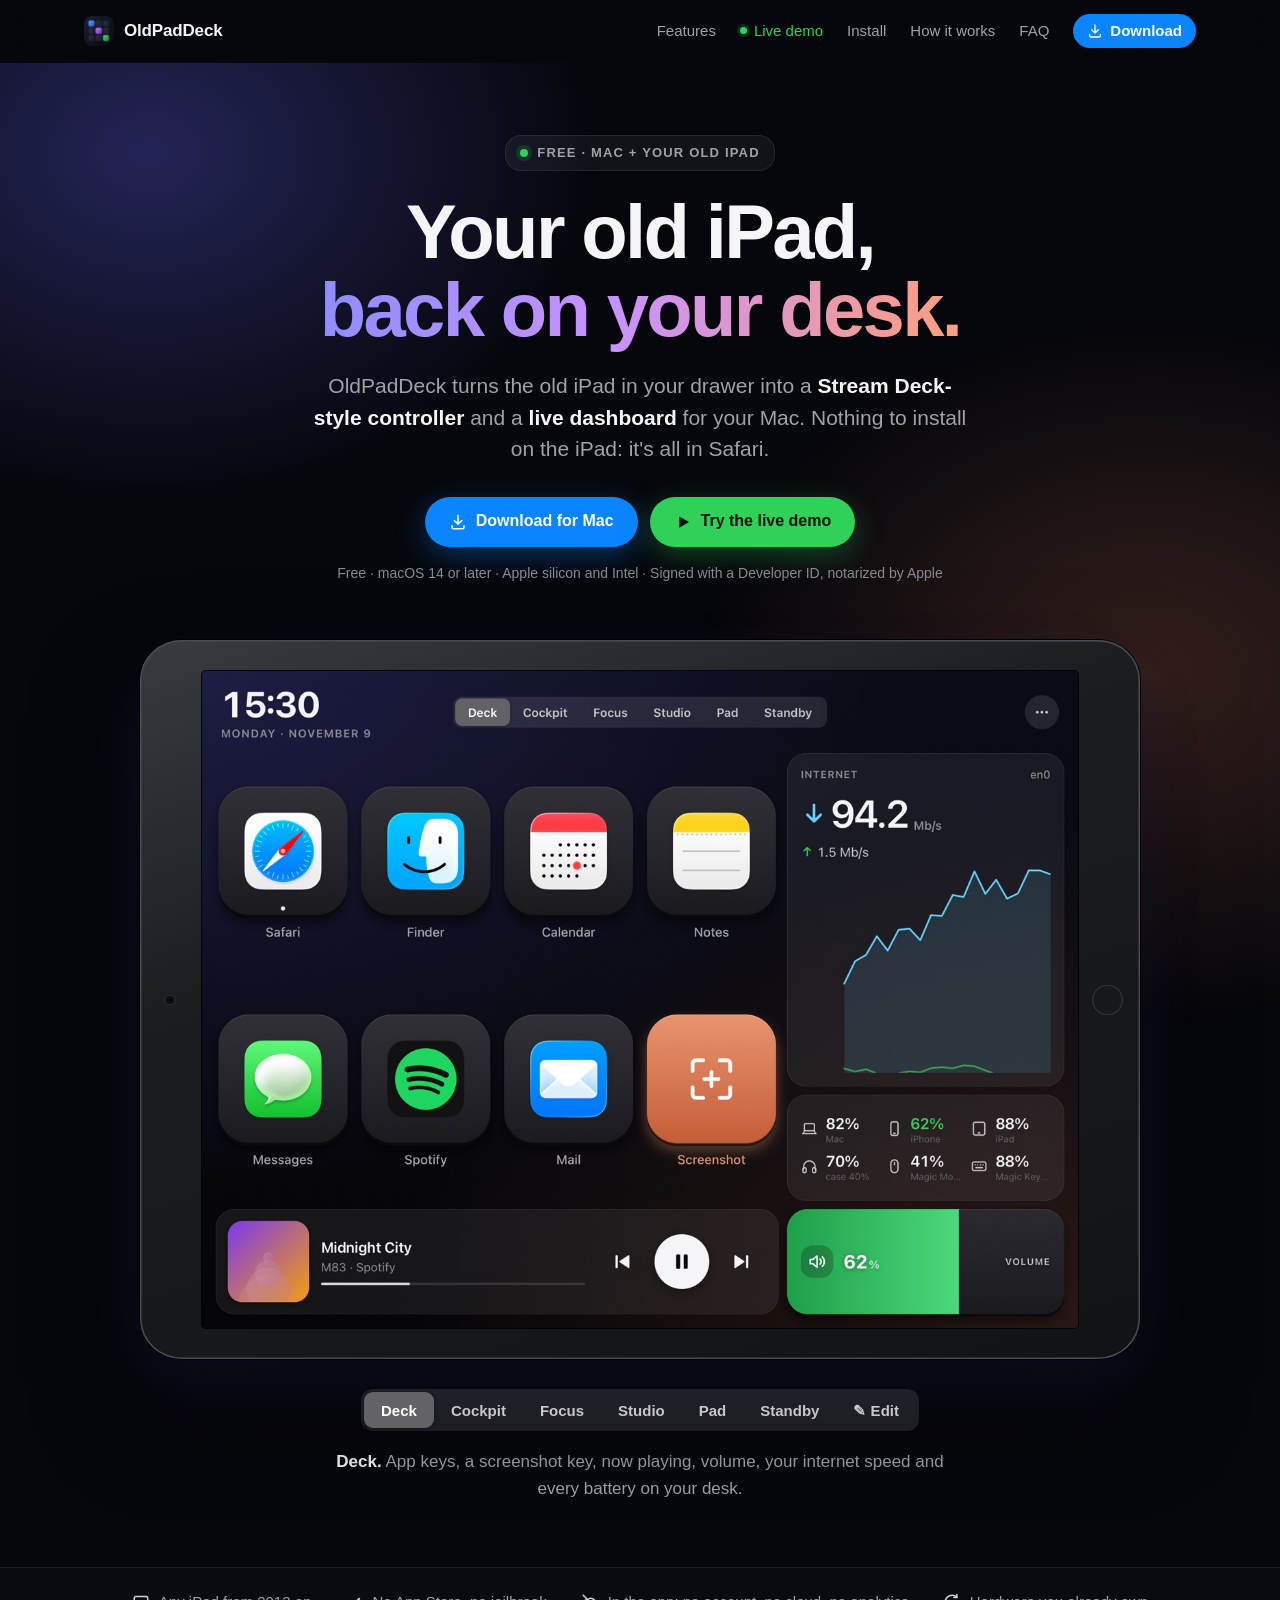
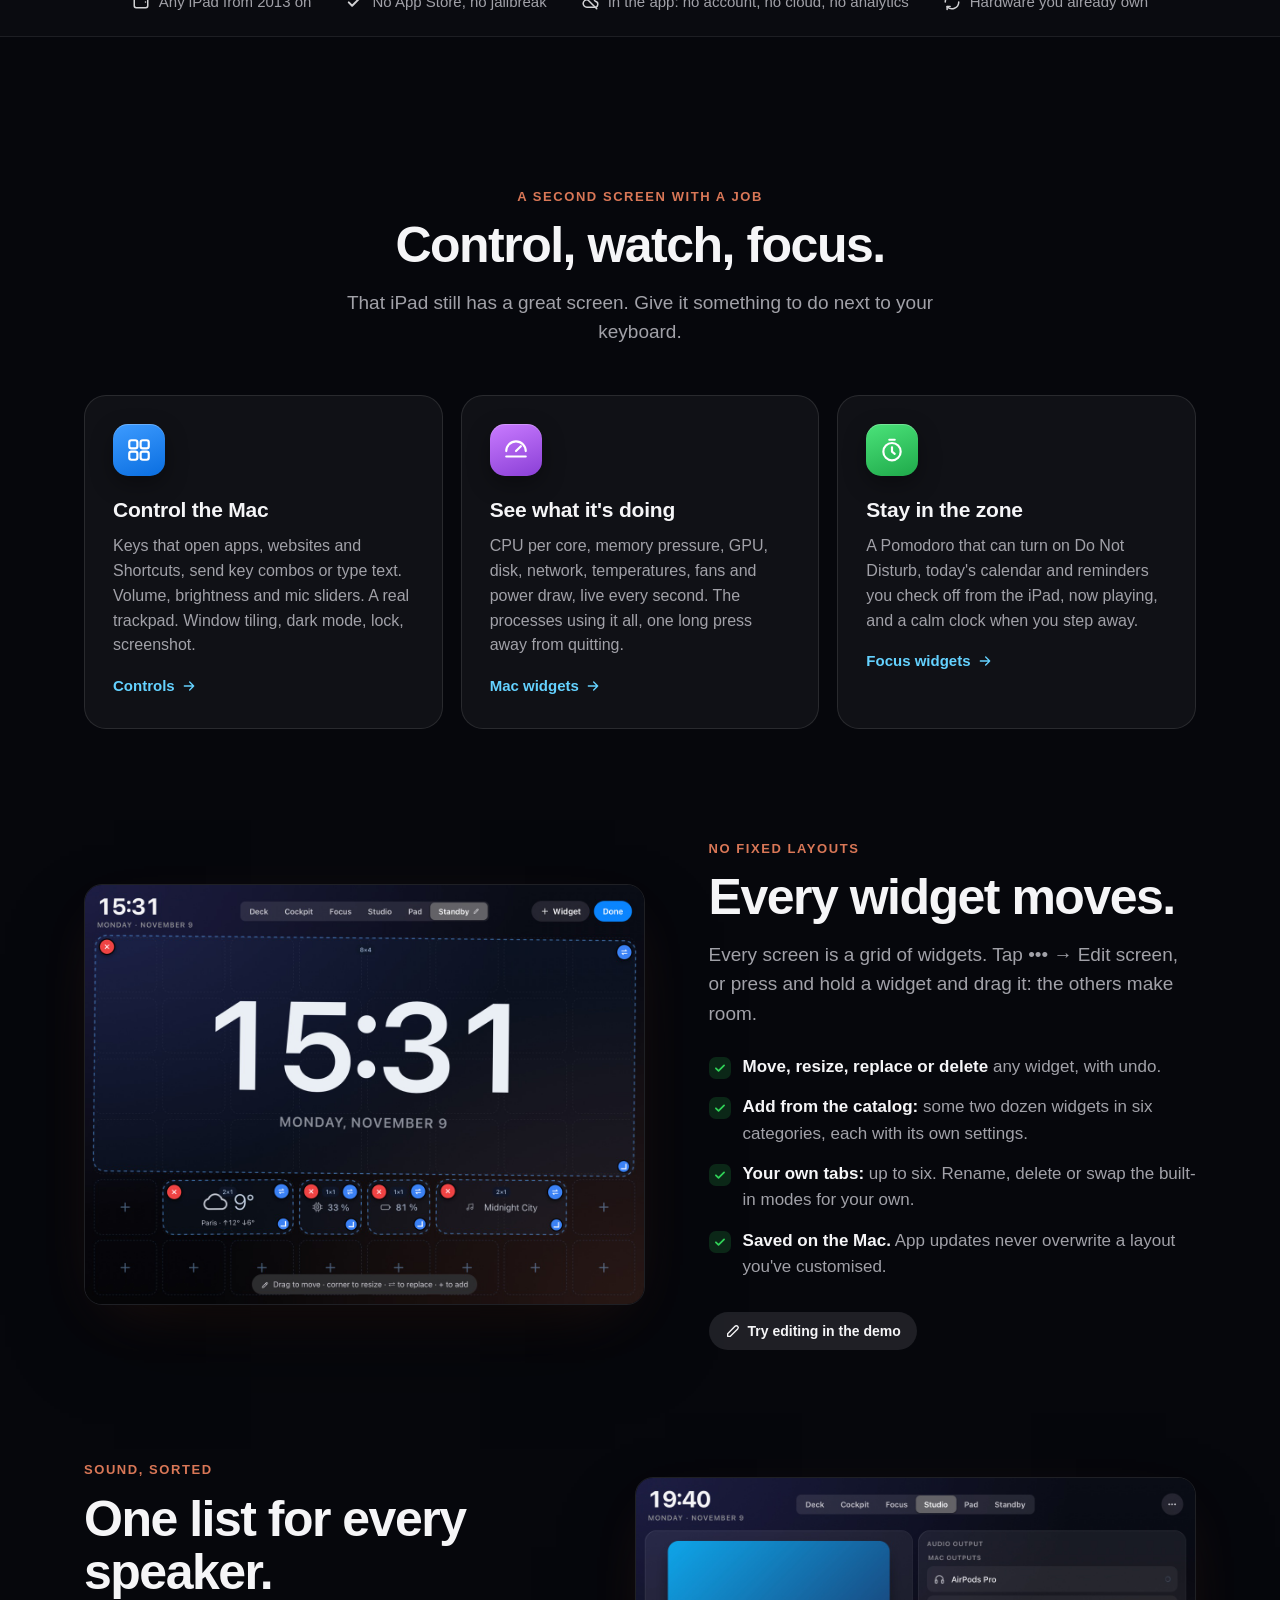
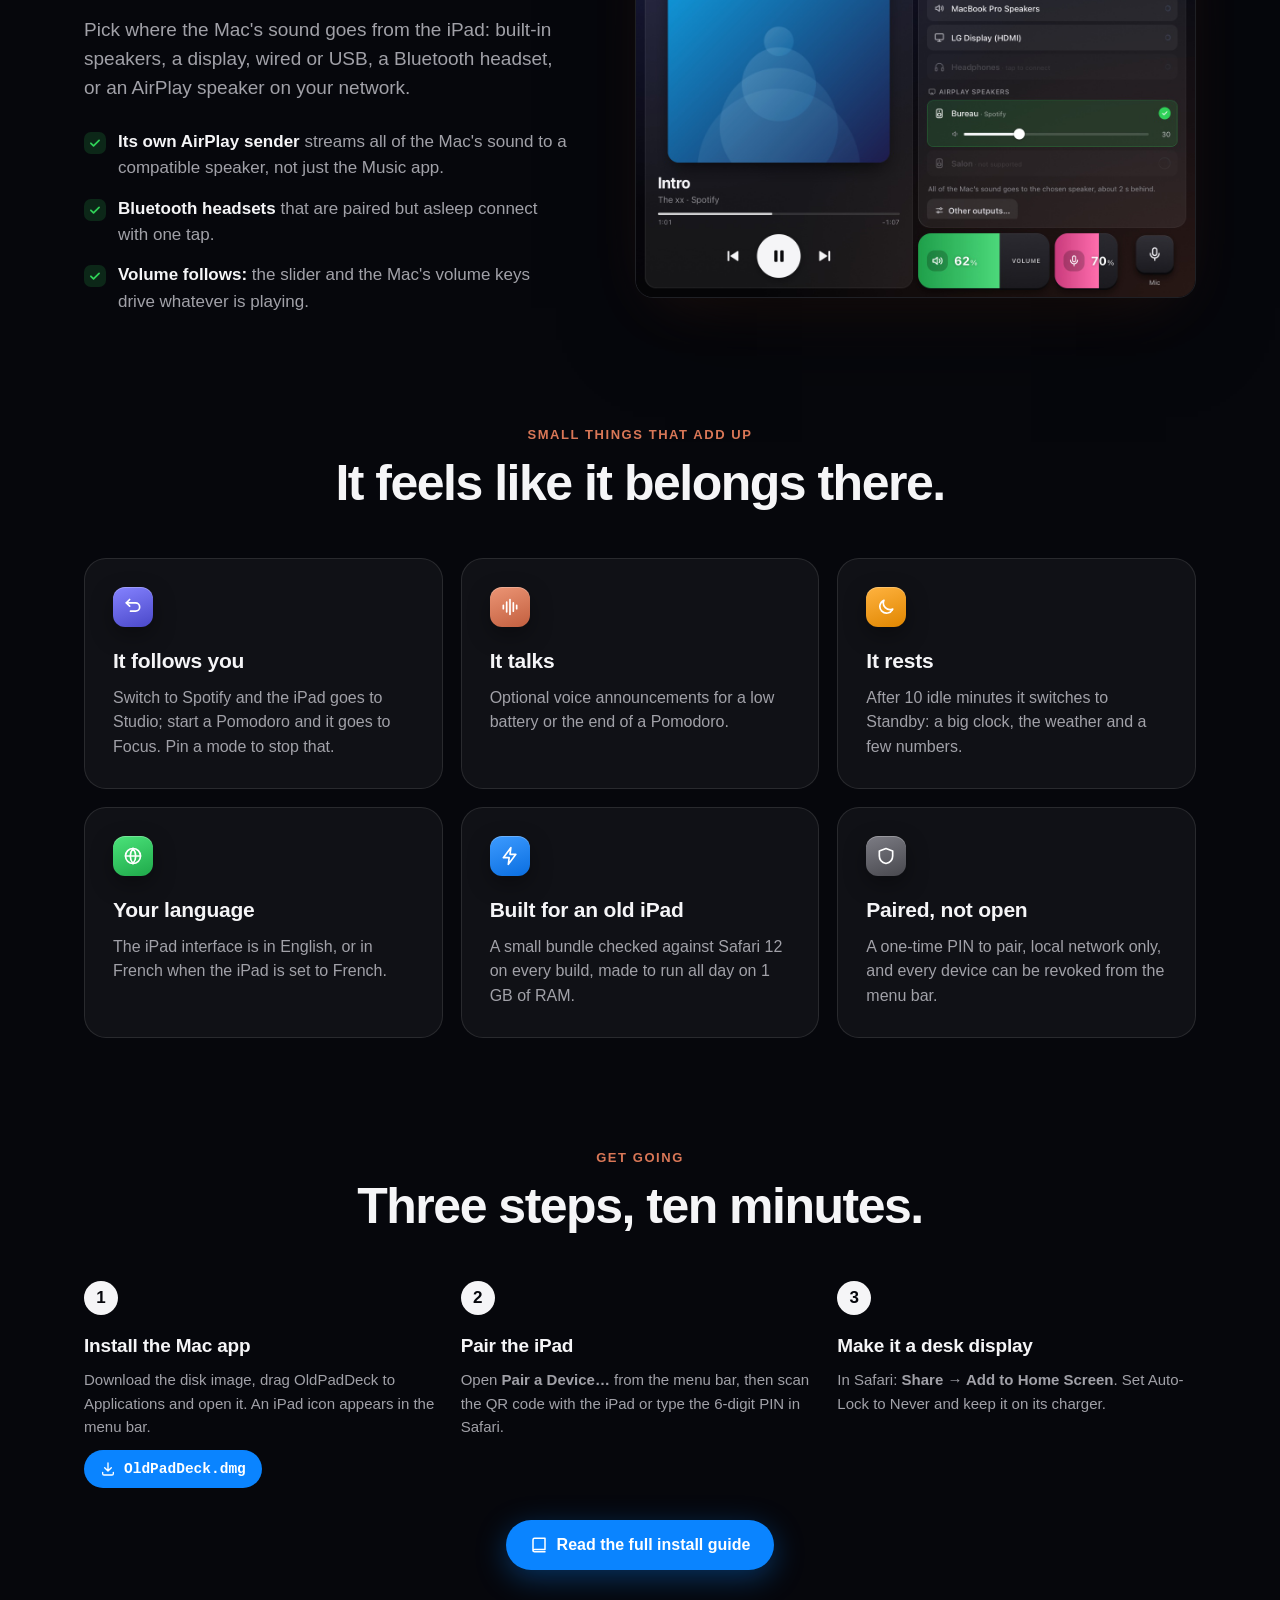
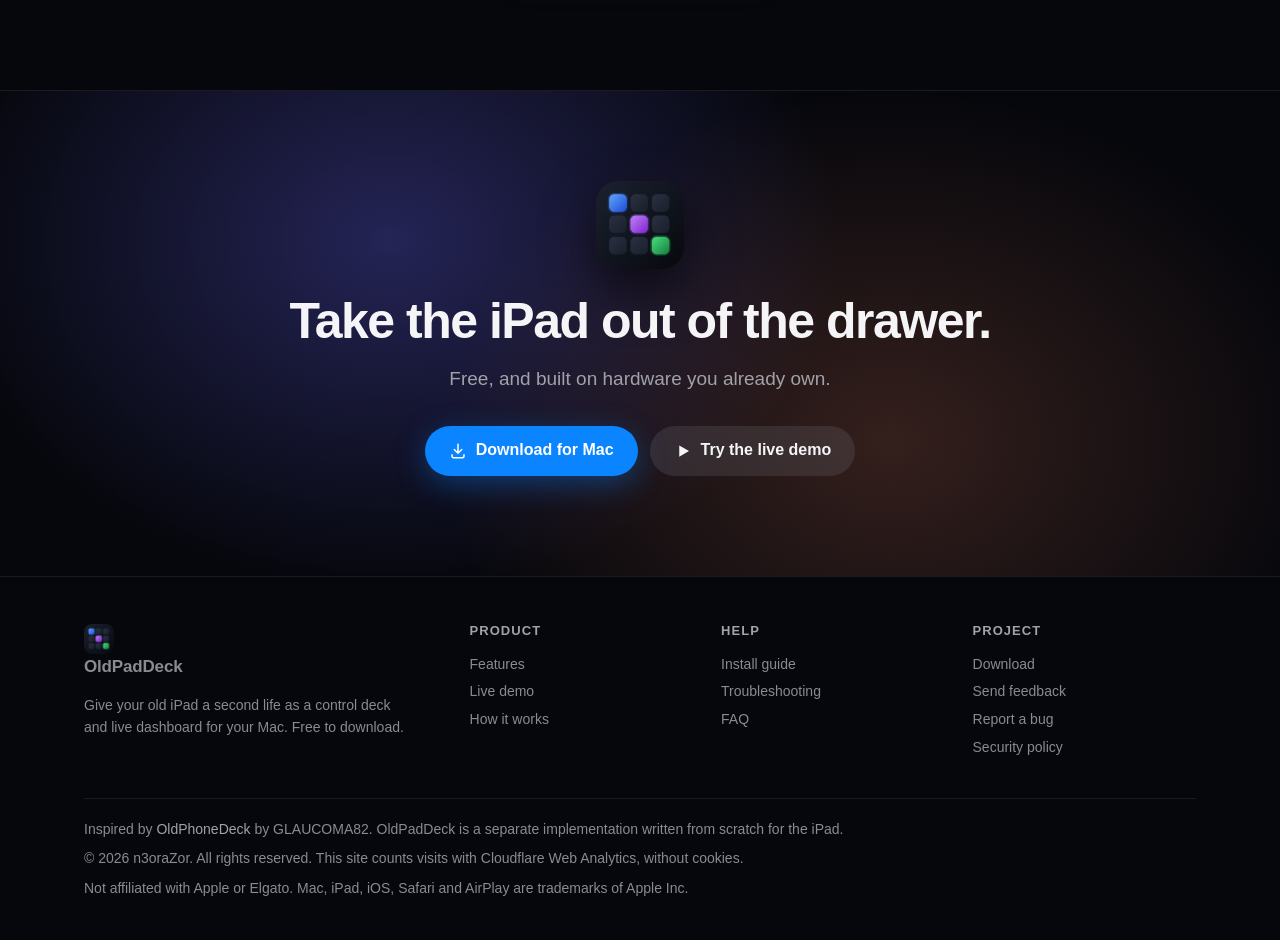
==== commit ab2018cc: "Update 2026-11-12" ====
--- a/docs/index.html
+++ b/docs/index.html
@@ -14,7 +14,7 @@
 <meta property="og:description" content="Turn the old iPad in your drawer into a Stream Deck-style controller and live dashboard for your Mac. Free, nothing to install on the iPad.">
 <meta property="og:image" content="https://oldpaddeck.com/images/og-card.jpg">
 <meta name="twitter:card" content="summary_large_image">
-<link rel="stylesheet" href="assets/site.css?v=cafaca175a">
+<link rel="stylesheet" href="assets/site.css?v=ef78993eaf">
 <link rel="canonical" href="https://oldpaddeck.com/">
 <meta property="og:url" content="https://oldpaddeck.com/">
 <meta property="og:site_name" content="OldPadDeck">
@@ -234,6 +234,7 @@
       <div>
         <h4>Project</h4>
         <a href="https://github.com/n3oraZor/OldPadDeck/releases/latest/download/OldPadDeck.dmg">Download</a>
+        <a href="/feedback">Send feedback</a>
         <a href="https://github.com/n3oraZor/OldPadDeck/issues/new/choose">Report a bug</a>
         <a href="https://github.com/n3oraZor/OldPadDeck/blob/main/SECURITY.md">Security policy</a>
       </div>
@@ -245,7 +246,7 @@
     </div>
   </div>
 </footer>
-<script src="assets/site.js?v=8db77f854d"></script>
+<script src="assets/site.js?v=21c1afc66a"></script>
 <script type='module' src='https://static.cloudflareinsights.com/beacon.min.js' data-cf-beacon='{"token": "514c5fb9c1034bb5af0a88831e3ab9c0"}'></script>
 </body>
 </html>
--- a/docs/assets/site.css
+++ b/docs/assets/site.css
@@ -369,3 +369,37 @@
 
 .demo-small { display: none; margin: 12px 0 0; font-size: 14px; color: var(--dim); }
 @media (max-width: 700px) { .demo-small { display: block; } }
+
+/* ---- feedback form ---- */
+.fb { margin-top: 44px; padding: 32px; }
+.fb fieldset { border: 0; margin: 0; padding: 0; min-width: 0; }
+.fb legend, .fb-field { display: block; padding: 0; margin: 0 0 10px; font-size: 15px; font-weight: 600; color: var(--text); }
+.fb-field { margin-top: 26px; }
+.fb-opt { margin-left: 8px; font-weight: 400; color: var(--dim-2); }
+.fb-kinds { display: flex; flex-wrap: wrap; }
+.fb-kinds legend { float: left; width: 100%; }
+.fb-kinds label { position: relative; margin: 0 10px 10px 0; cursor: pointer; }
+.fb-kinds input { position: absolute; opacity: 0; width: 100%; height: 100%; margin: 0; cursor: pointer; }
+.fb-kinds span { display: inline-flex; align-items: center; height: 42px; padding: 0 18px; border-radius: 21px; background: rgba(118, 118, 128, .22); border: 1px solid transparent; font-size: 15px; font-weight: 600; color: var(--dim); transition: background .15s, color .15s, border-color .15s; }
+.fb-kinds label:hover span { color: var(--text); }
+.fb-kinds input:checked + span { background: rgba(10, 132, 255, .2); border-color: rgba(10, 132, 255, .6); color: var(--text); }
+.fb-kinds input:focus-visible + span { outline: 2px solid var(--cyan); outline-offset: 2px; }
+.fb textarea, .fb input[type="email"] { display: block; width: 100%; padding: 14px 16px; border-radius: 14px; border: 1px solid var(--card-edge); background: rgba(0, 0, 0, .28); color: var(--text); font: inherit; font-size: 16px; line-height: 1.5; -webkit-appearance: none; appearance: none; }
+.fb textarea { resize: vertical; min-height: 150px; }
+.fb textarea::placeholder, .fb input::placeholder { color: var(--dim-2); }
+.fb textarea:focus, .fb input[type="email"]:focus { outline: none; border-color: var(--blue); box-shadow: 0 0 0 3px rgba(10, 132, 255, .25); }
+.fb-hp { position: absolute; left: -9999px; width: 1px; height: 1px; overflow: hidden; }
+.fb .fb-meta { margin: 18px 0 0; font-size: 14px; color: var(--dim-2); }
+.fb .fb-error { margin: 18px 0 0; padding: 12px 16px; border-radius: 12px; background: rgba(255, 69, 58, .1); border: 1px solid rgba(255, 69, 58, .35); color: #ffb4ae; font-size: 15px; }
+.fb .fb-error a { color: #fff; }
+.fb-actions { display: flex; flex-wrap: wrap; align-items: center; margin-top: 26px; }
+.fb-actions .btn { border: 0; cursor: pointer; font-family: inherit; min-width: 130px; margin: 0 18px 10px 0; }
+.fb-actions .btn[disabled] { opacity: .6; cursor: default; }
+.fb-note { flex: 1 1 260px; margin-bottom: 10px; font-size: 14px; color: var(--dim-2); }
+.fb-done { margin-top: 44px; padding: 44px 32px; text-align: center; }
+.fb-done > svg { margin: 0 auto; color: var(--green); }
+.fb-done h2 { margin: 14px 0 8px; font-size: 28px; }
+.fb-other { margin-top: 34px; color: var(--dim); font-size: 16px; }
+.fb-other p { margin: 0 0 10px; }
+[hidden] { display: none !important; }
+@media (max-width: 560px) { .fb { padding: 22px; } }
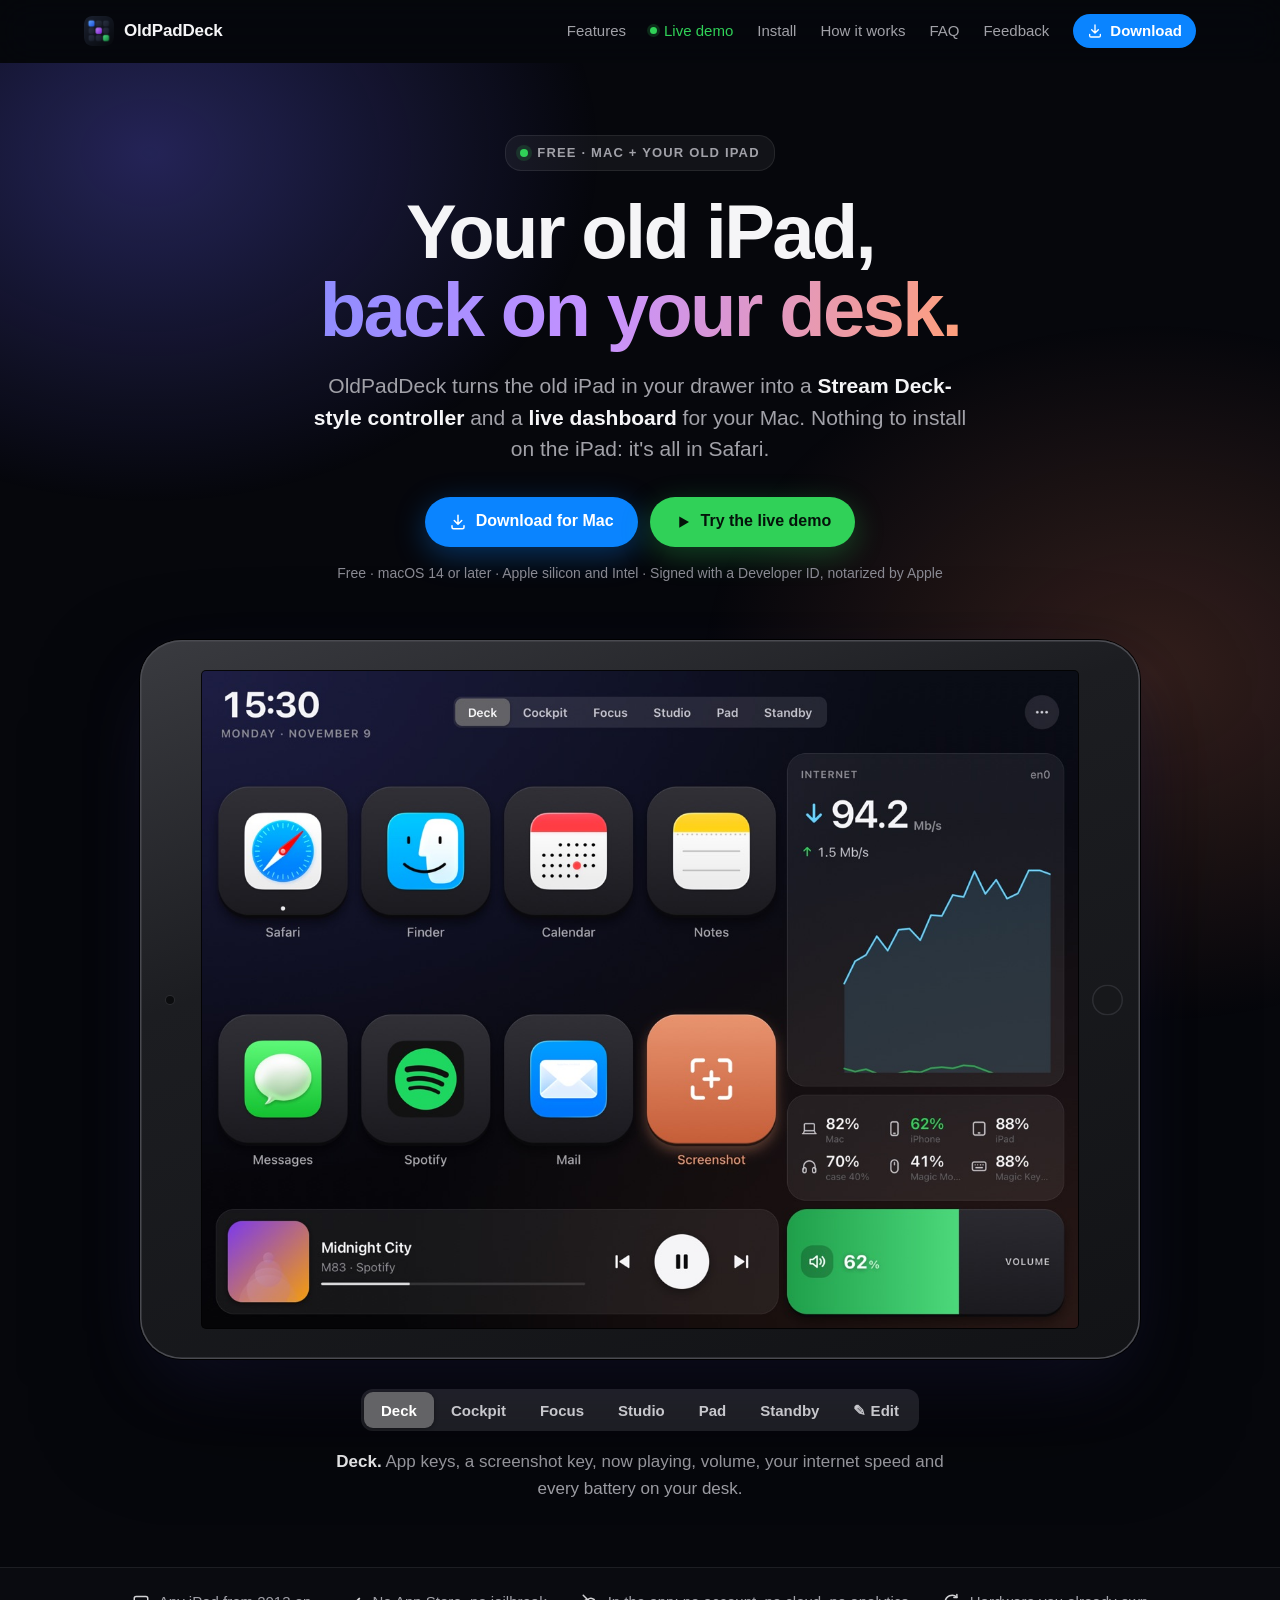
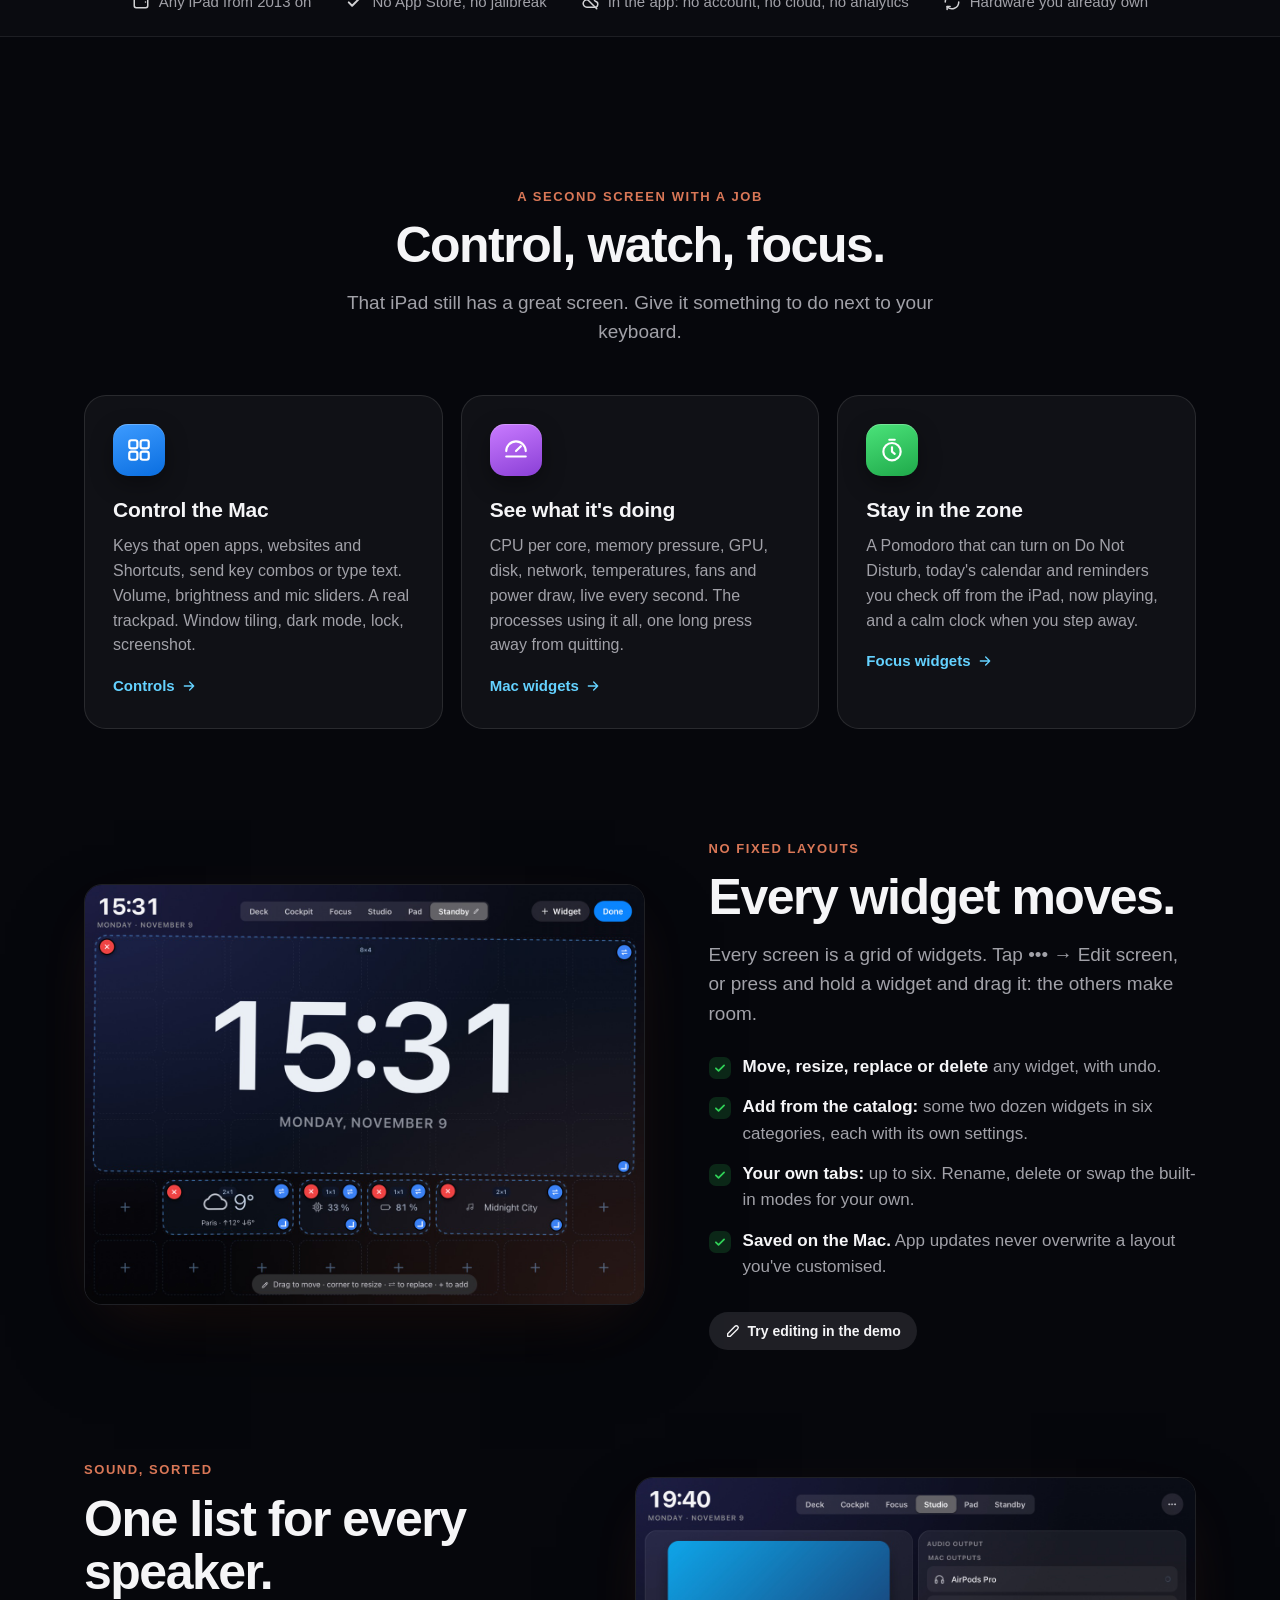
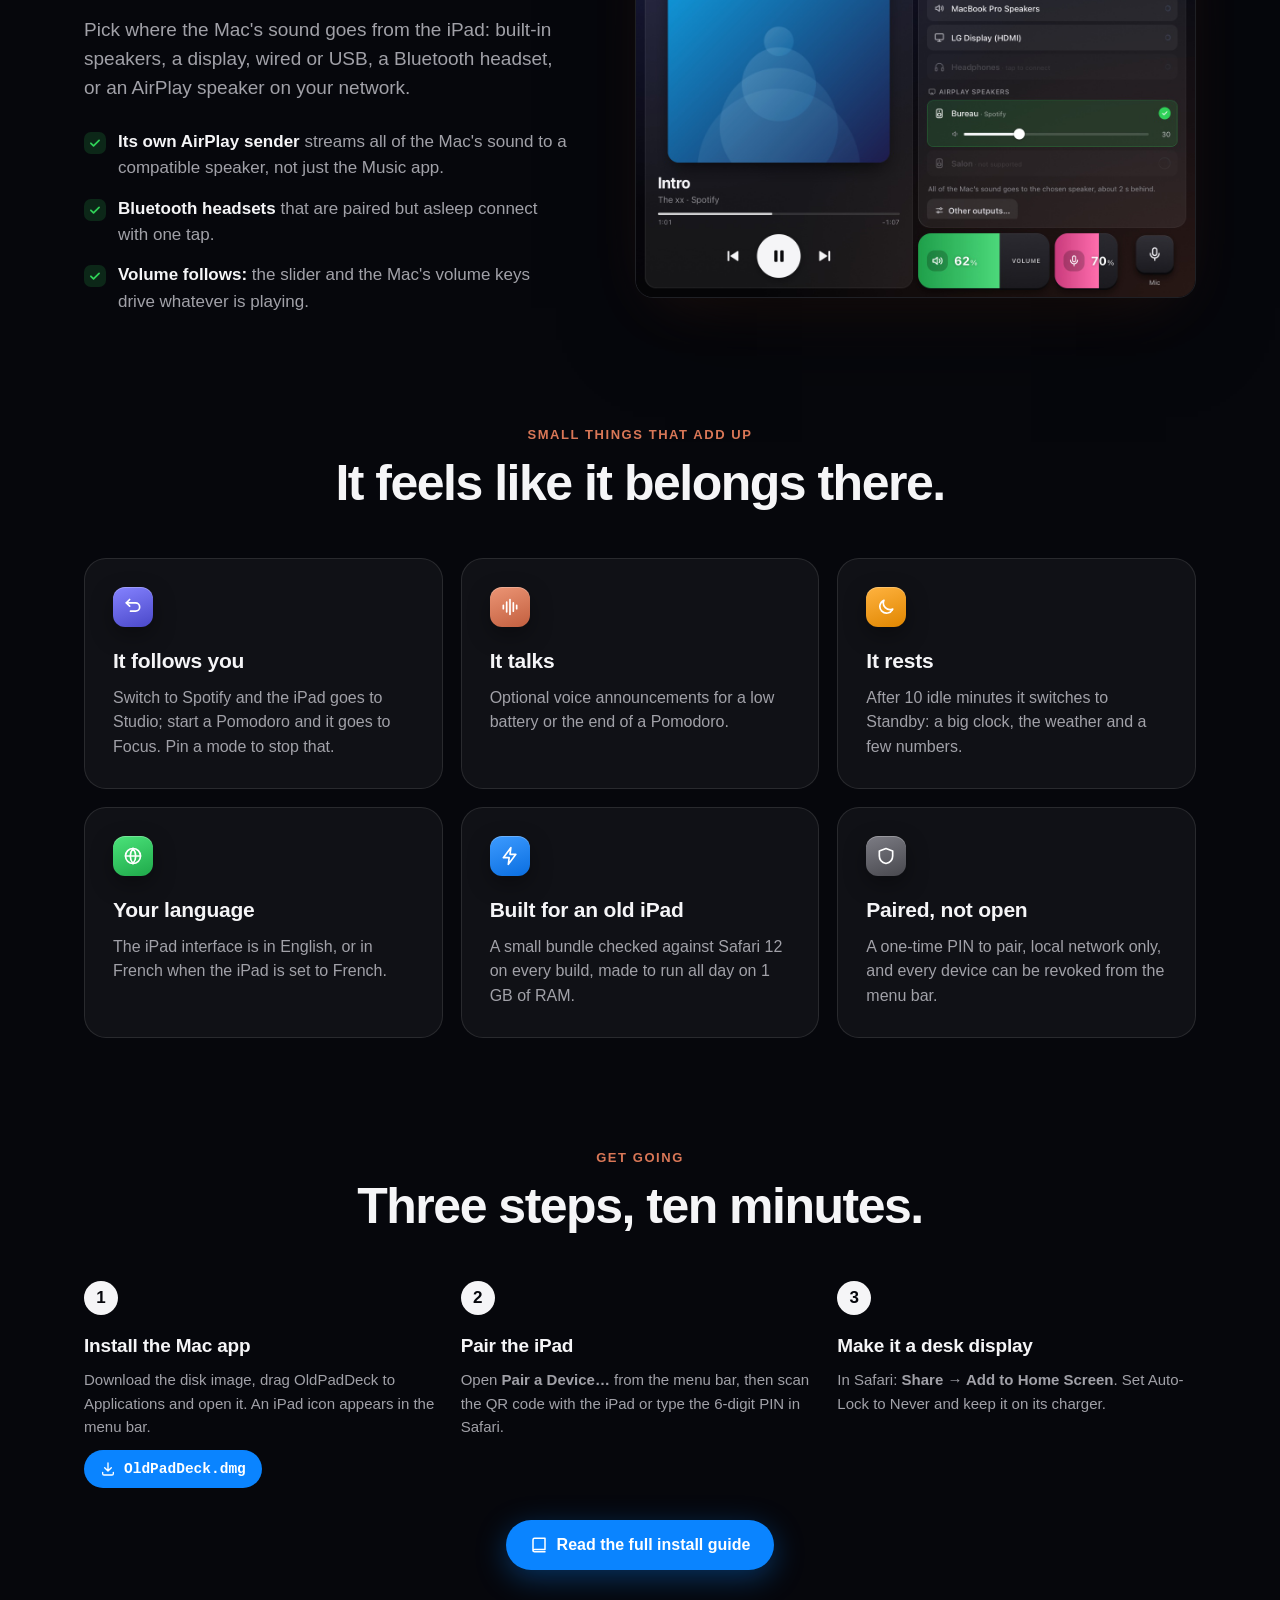
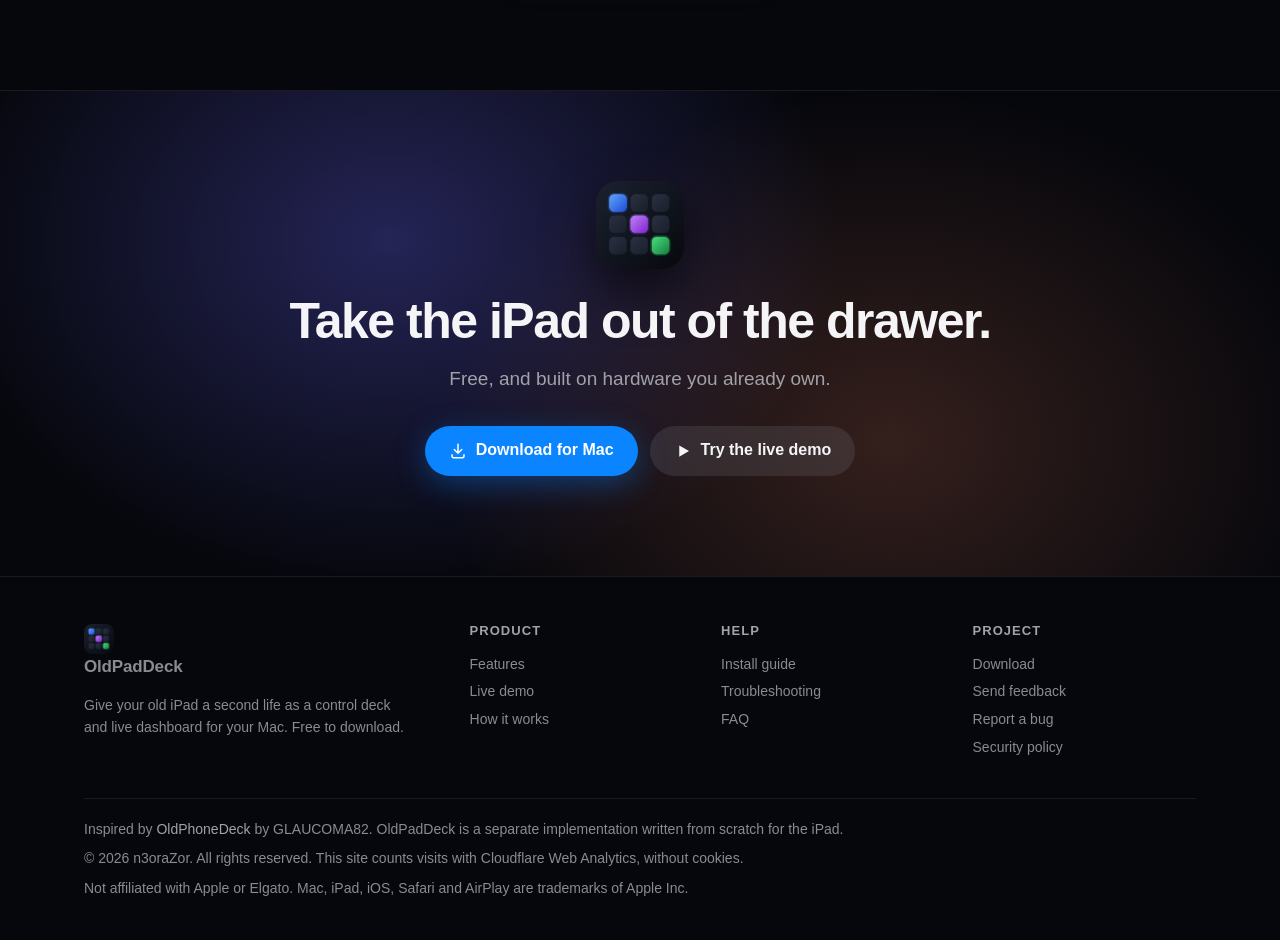
==== commit 25d11d2c: "Update 2026-11-12" ====
--- a/docs/index.html
+++ b/docs/index.html
@@ -33,6 +33,7 @@
       <a href="/install">Install</a>
       <a href="/how-it-works">How it works</a>
       <a href="/faq">FAQ</a>
+      <a href="/feedback">Feedback</a>
     </div>
     <a class="nav-gh dl" href="https://github.com/n3oraZor/OldPadDeck/releases/latest/download/OldPadDeck.dmg"><svg class="i" width="16" height="16" aria-hidden="true"><use href="assets/icons.svg#download"/></svg>Download</a>
     <button class="burger" type="button" aria-label="Menu" aria-controls="navLinks" aria-expanded="false"><svg class="i" width="20" height="20" aria-hidden="true"><use href="assets/icons.svg#menu"/></svg></button>
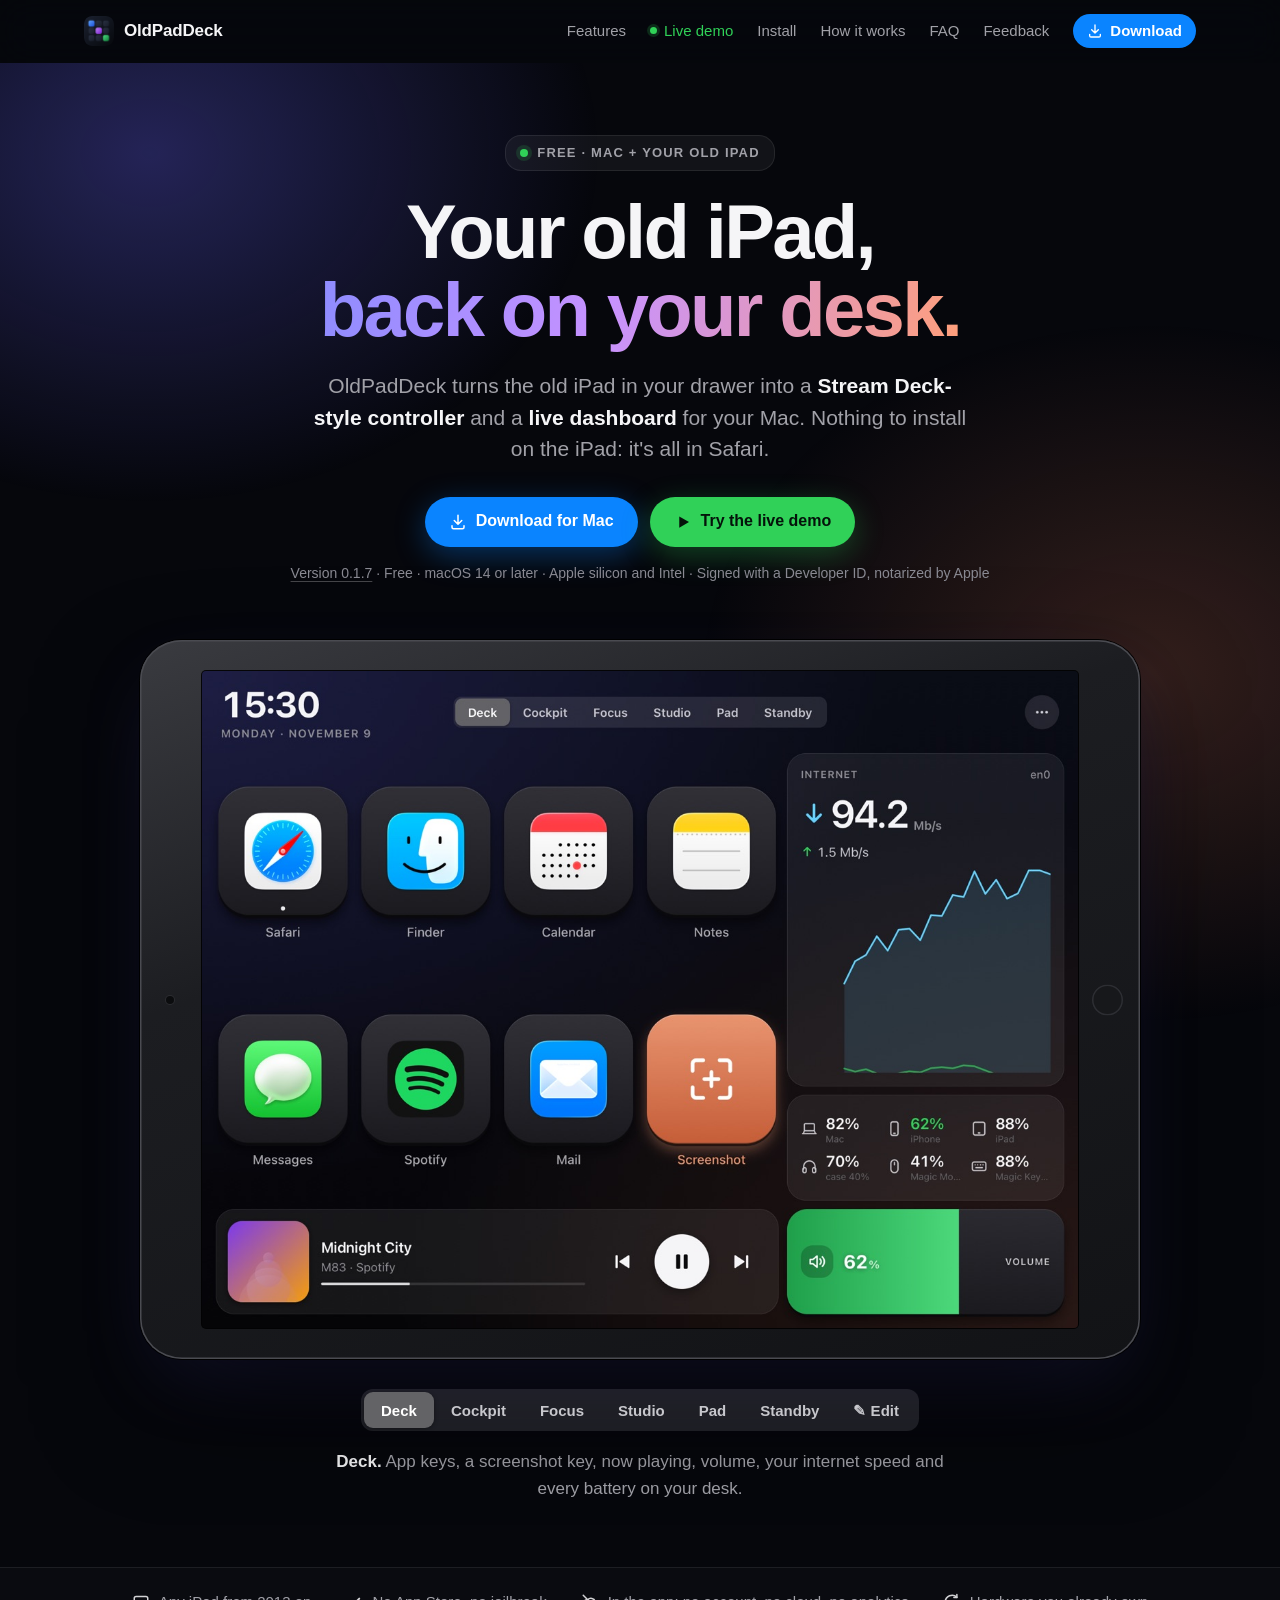
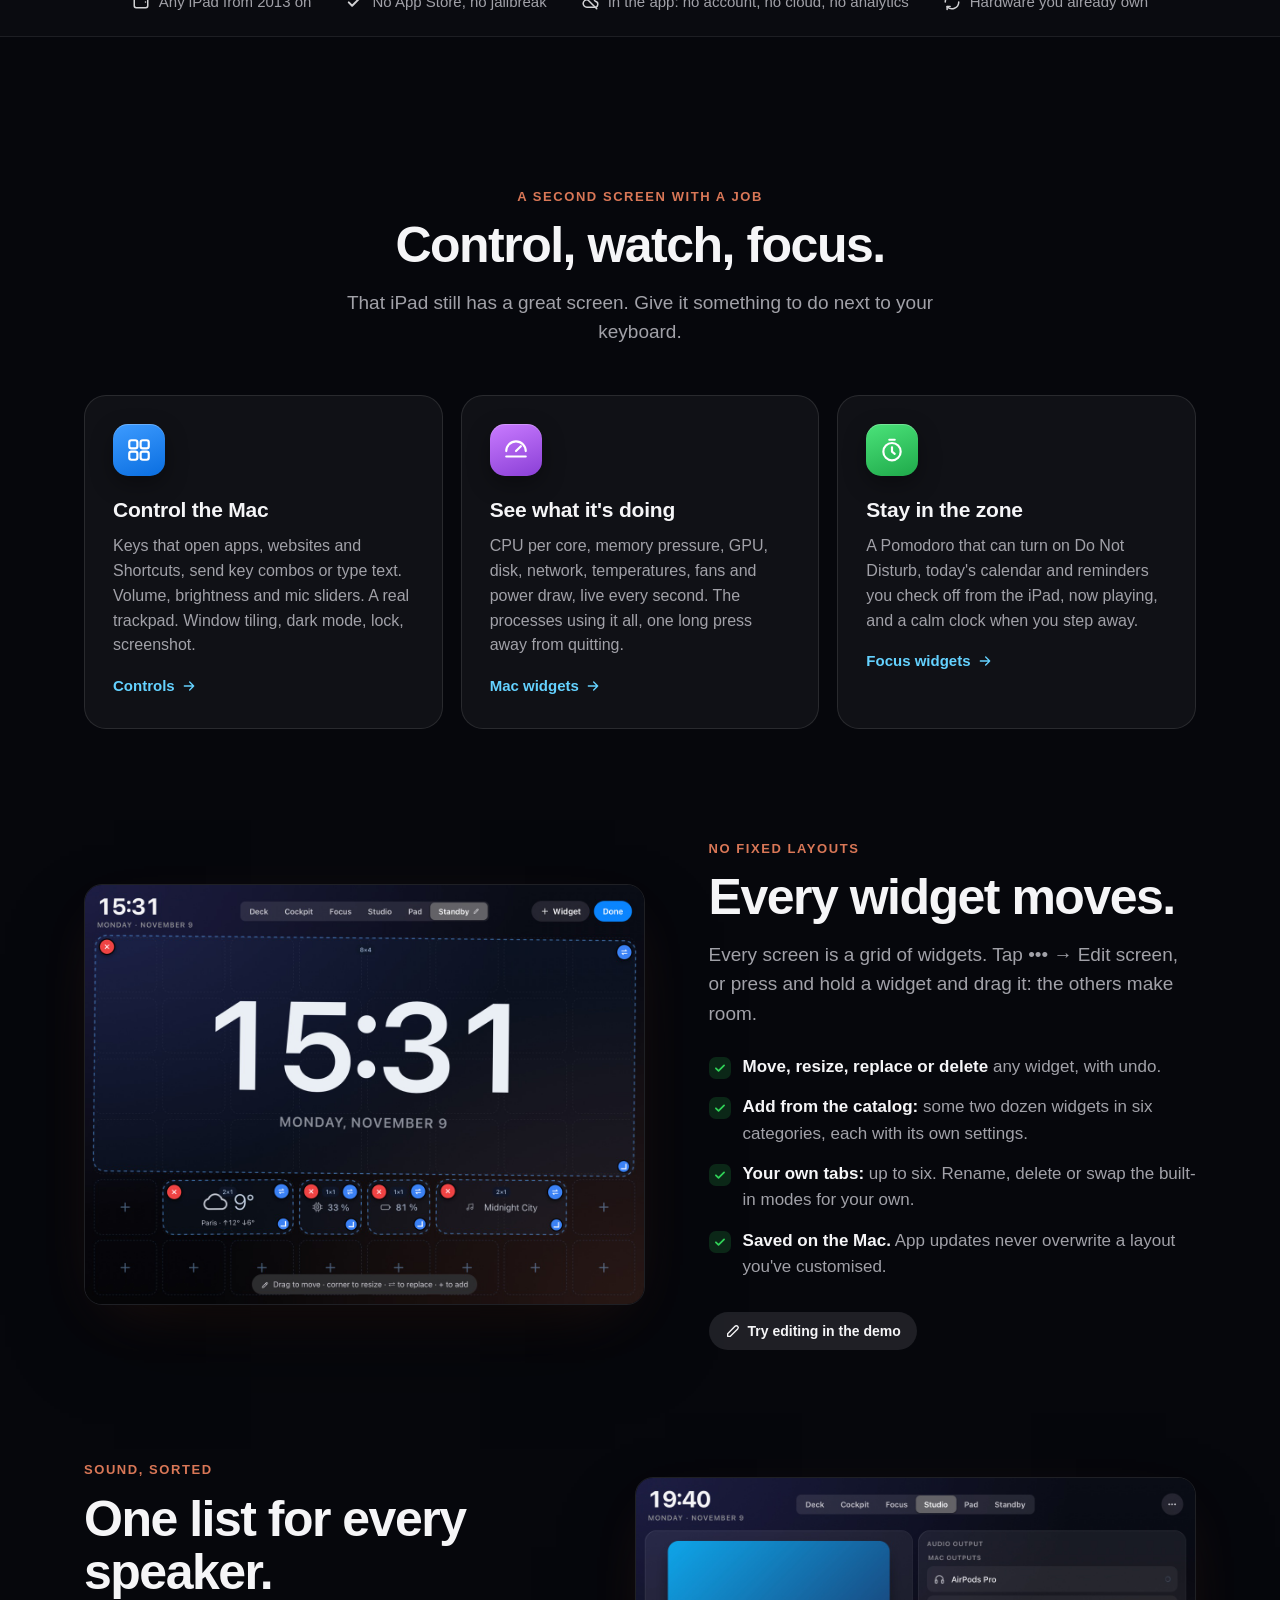
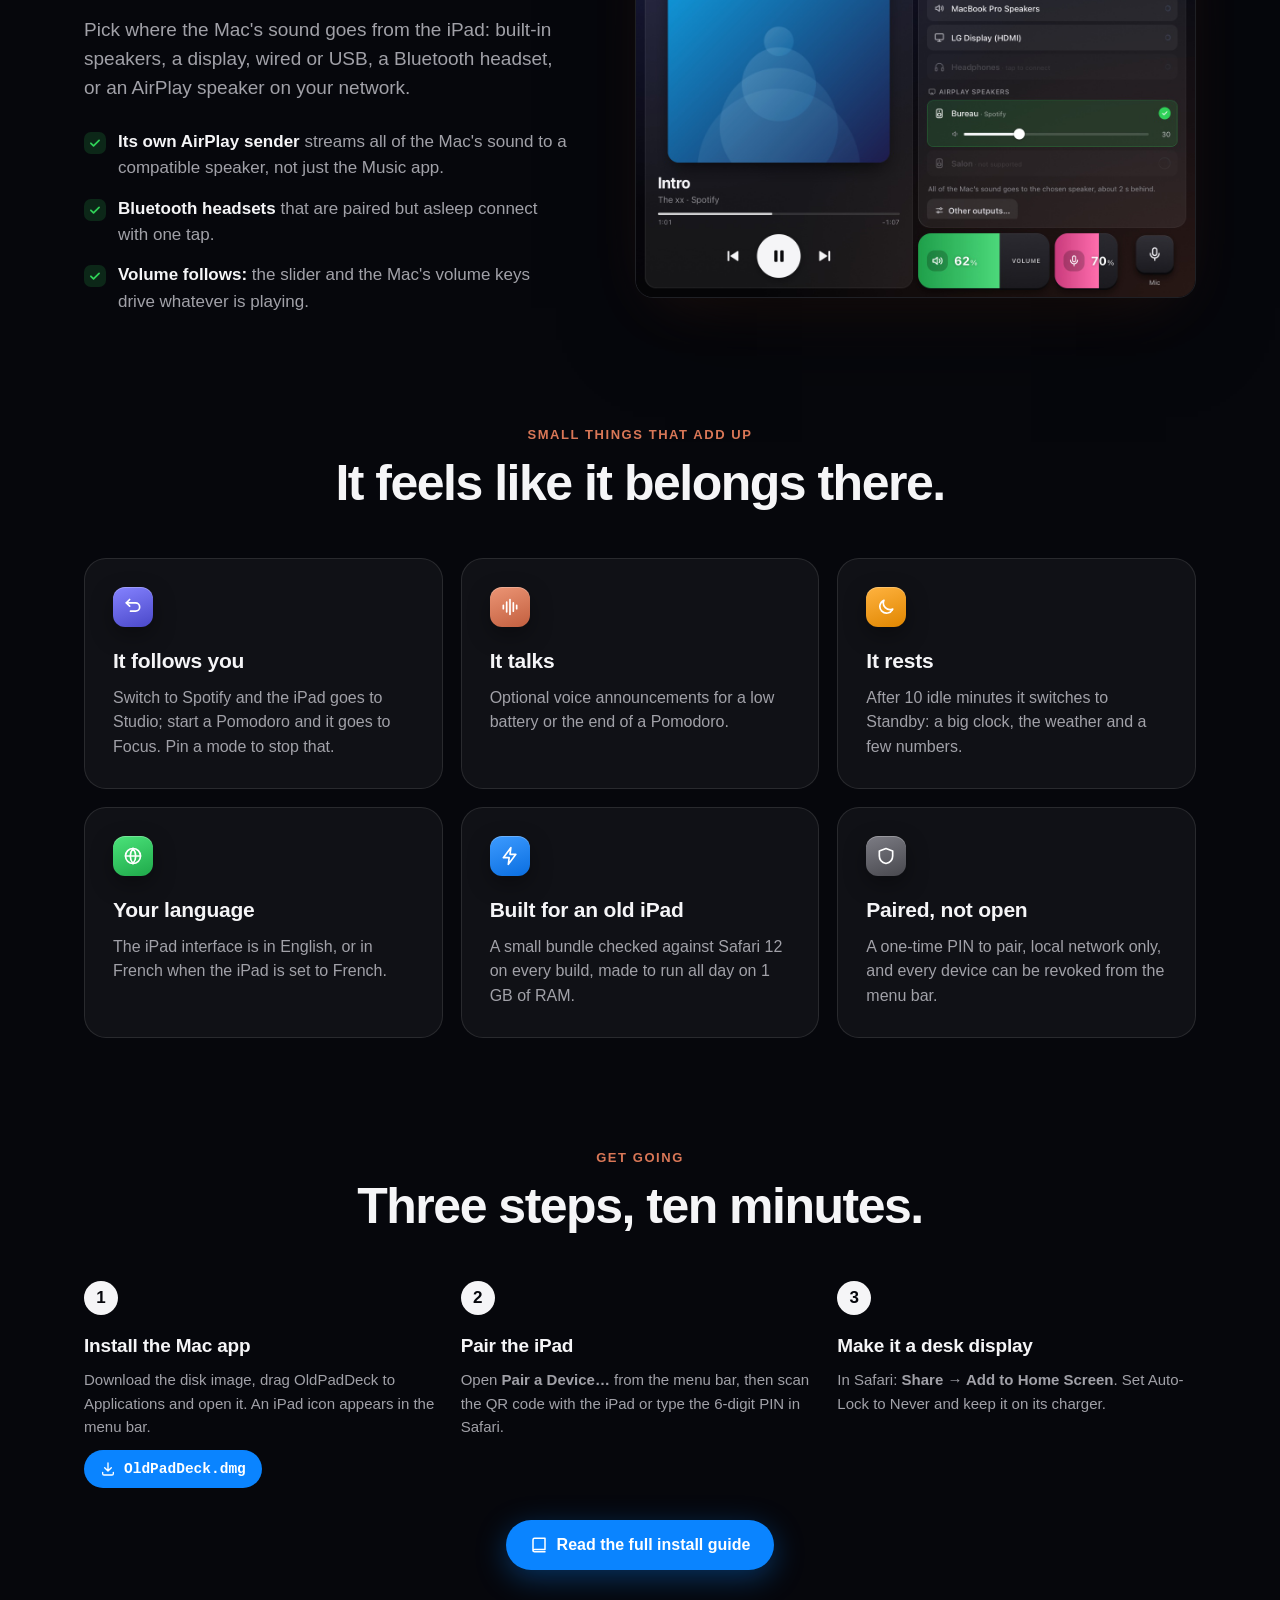
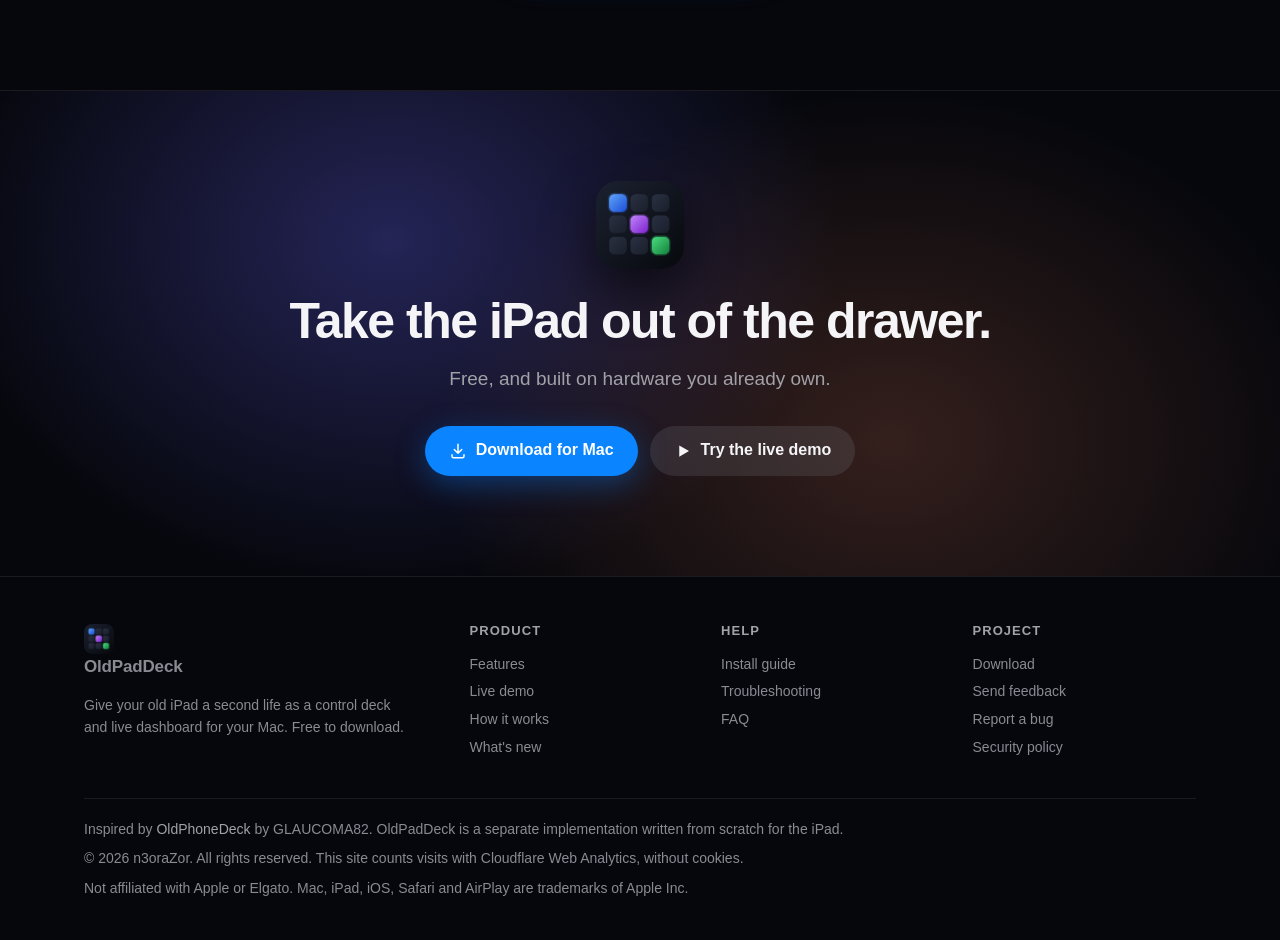
==== commit dc8186ca: "Update 2026-11-13" ====
--- a/docs/index.html
+++ b/docs/index.html
@@ -14,7 +14,7 @@
 <meta property="og:description" content="Turn the old iPad in your drawer into a Stream Deck-style controller and live dashboard for your Mac. Free, nothing to install on the iPad.">
 <meta property="og:image" content="https://oldpaddeck.com/images/og-card.jpg">
 <meta name="twitter:card" content="summary_large_image">
-<link rel="stylesheet" href="assets/site.css?v=ef78993eaf">
+<link rel="stylesheet" href="assets/site.css?v=f2e01bac56">
 <link rel="canonical" href="https://oldpaddeck.com/">
 <meta property="og:url" content="https://oldpaddeck.com/">
 <meta property="og:site_name" content="OldPadDeck">
@@ -52,7 +52,7 @@
         <a class="btn primary" href="https://github.com/n3oraZor/OldPadDeck/releases/latest/download/OldPadDeck.dmg"><svg class="i" width="18" height="18" aria-hidden="true"><use href="assets/icons.svg#download"/></svg>Download for Mac</a>
         <a class="btn green" href="/demo"><svg class="i" width="18" height="18" aria-hidden="true"><use href="assets/icons.svg#play"/></svg>Try the live demo</a>
       </div>
-      <p class="fine">Free · macOS 14 or later · Apple silicon and Intel · Signed with a Developer ID, notarized by Apple</p>
+      <p class="fine"><a class="latest" href="/whats-new">Version 0.1.7</a> · Free · macOS 14 or later · Apple silicon and Intel · Signed with a Developer ID, notarized by Apple</p>
     </div>
 
     <div class="stage rv">
@@ -225,6 +225,7 @@
         <a href="/features">Features</a>
         <a href="/demo">Live demo</a>
         <a href="/how-it-works">How it works</a>
+        <a href="/whats-new">What's new</a>
       </div>
       <div>
         <h4>Help</h4>
--- a/docs/assets/site.css
+++ b/docs/assets/site.css
@@ -403,3 +403,19 @@
 .fb-other p { margin: 0 0 10px; }
 [hidden] { display: none !important; }
 @media (max-width: 560px) { .fb { padding: 22px; } }
+
+/* ---------- what's new ---------- */
+.fine .latest { color: inherit; text-decoration: underline; text-decoration-color: rgba(255, 255, 255, .25); text-underline-offset: 3px; }
+.fine .latest:hover { color: var(--text); }
+.releases { margin-top: 8px; }
+.rel { padding: 28px 0; border-top: 1px solid var(--line); }
+.rel:first-child { border-top: 0; }
+.rel-head { display: flex; align-items: baseline; flex-wrap: wrap; gap: 6px 14px; }
+.rel-head h2 { font-size: 26px; margin: 0; }
+.rel-head time { color: var(--dim); font-size: 15px; }
+.rel-tag { font-size: 12px; font-weight: 700; letter-spacing: .08em; text-transform: uppercase; color: var(--green); }
+.rel p, .rel li { color: var(--dim); font-size: 16px; line-height: 1.6; }
+.rel b { color: var(--text); }
+.rel ul { margin: 12px 0 0; padding-left: 20px; }
+.rel li + li { margin-top: 6px; }
+.rel-follow { color: var(--dim); font-size: 15px; margin: 8px 0 72px; padding-top: 24px; border-top: 1px solid var(--line); }
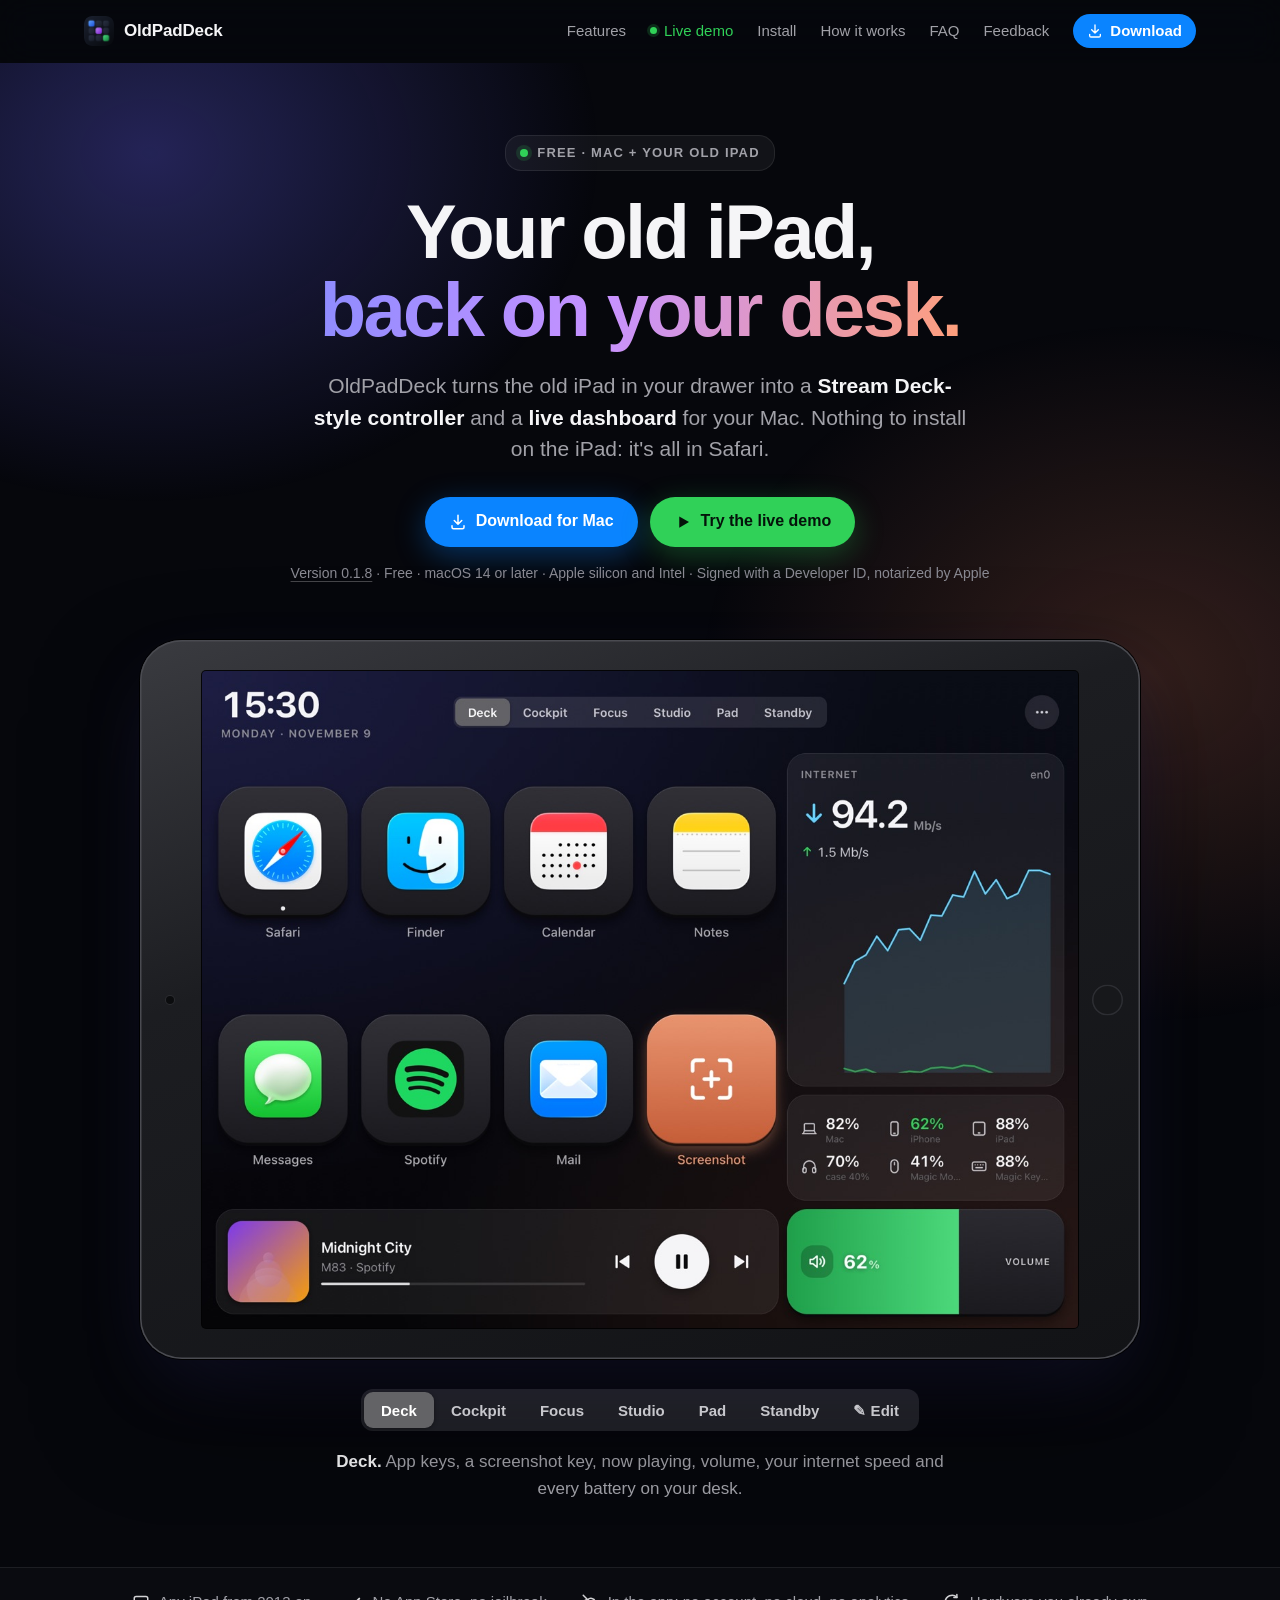
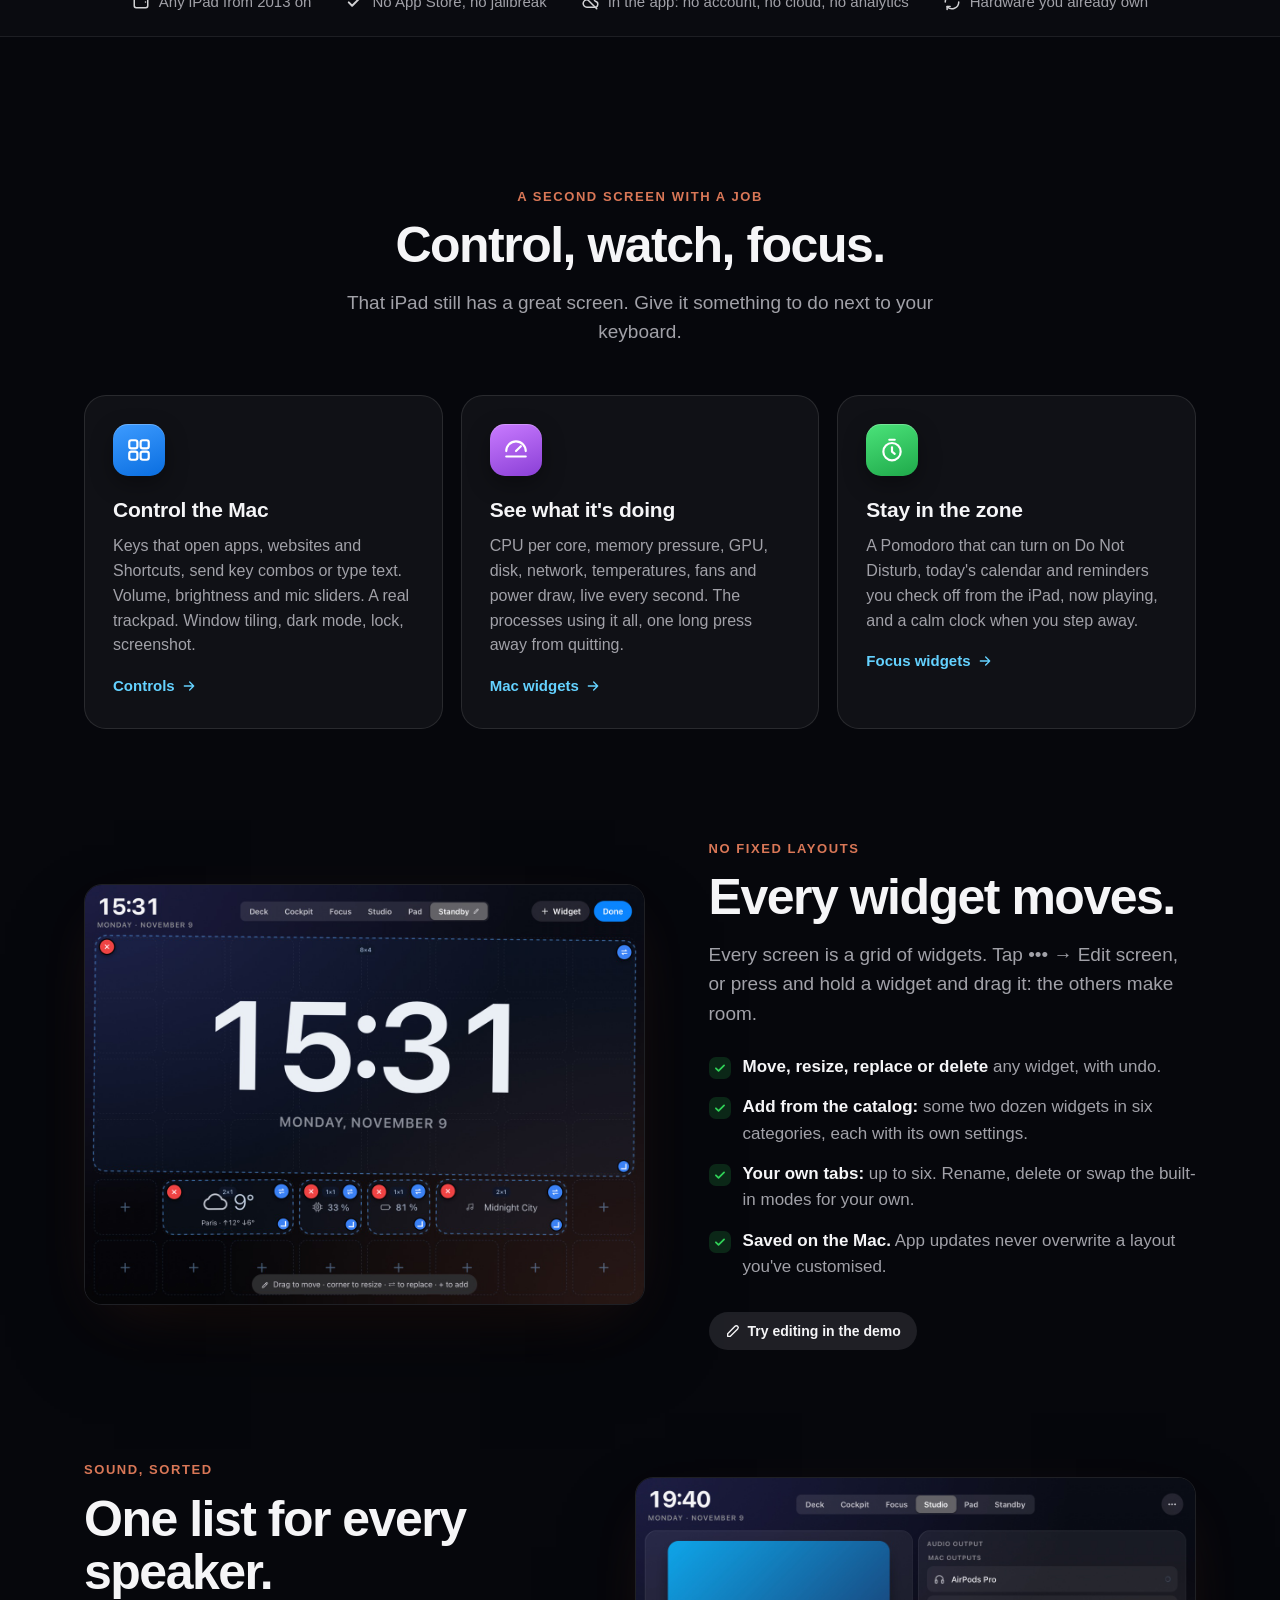
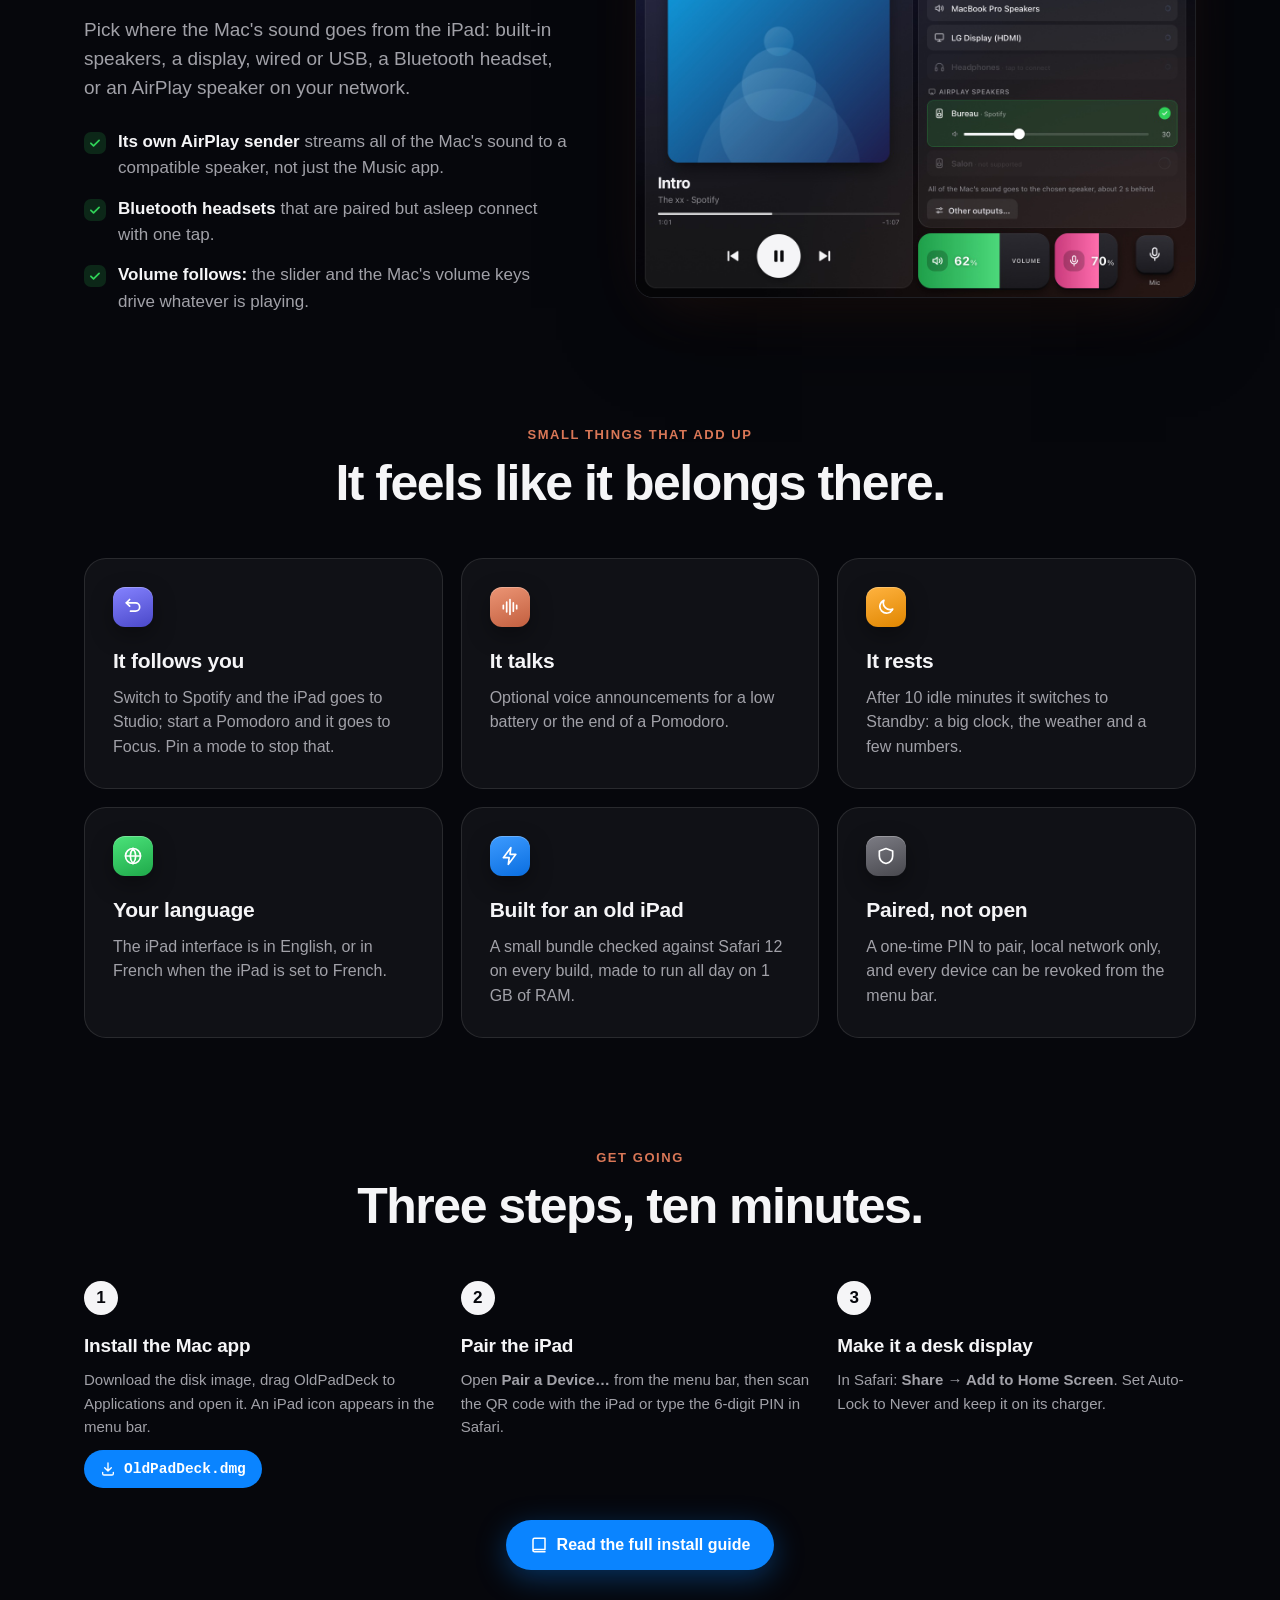
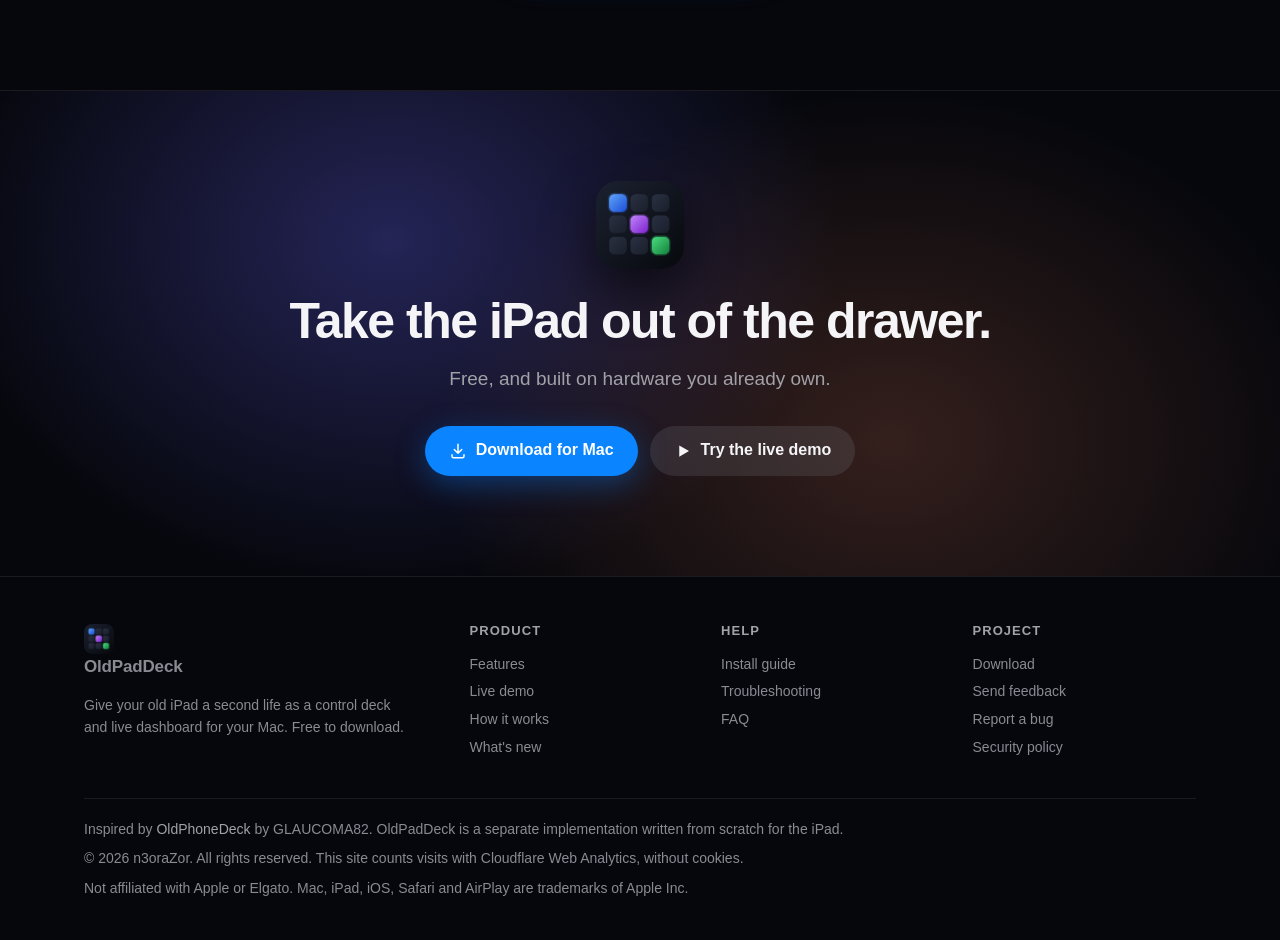
==== commit a5ed9db1: "Update 2026-11-19" ====
--- a/docs/index.html
+++ b/docs/index.html
@@ -52,7 +52,7 @@
         <a class="btn primary" href="https://github.com/n3oraZor/OldPadDeck/releases/latest/download/OldPadDeck.dmg"><svg class="i" width="18" height="18" aria-hidden="true"><use href="assets/icons.svg#download"/></svg>Download for Mac</a>
         <a class="btn green" href="/demo"><svg class="i" width="18" height="18" aria-hidden="true"><use href="assets/icons.svg#play"/></svg>Try the live demo</a>
       </div>
-      <p class="fine"><a class="latest" href="/whats-new">Version 0.1.7</a> · Free · macOS 14 or later · Apple silicon and Intel · Signed with a Developer ID, notarized by Apple</p>
+      <p class="fine"><a class="latest" href="/whats-new">Version 0.1.8</a> · Free · macOS 14 or later · Apple silicon and Intel · Signed with a Developer ID, notarized by Apple</p>
     </div>
 
     <div class="stage rv">
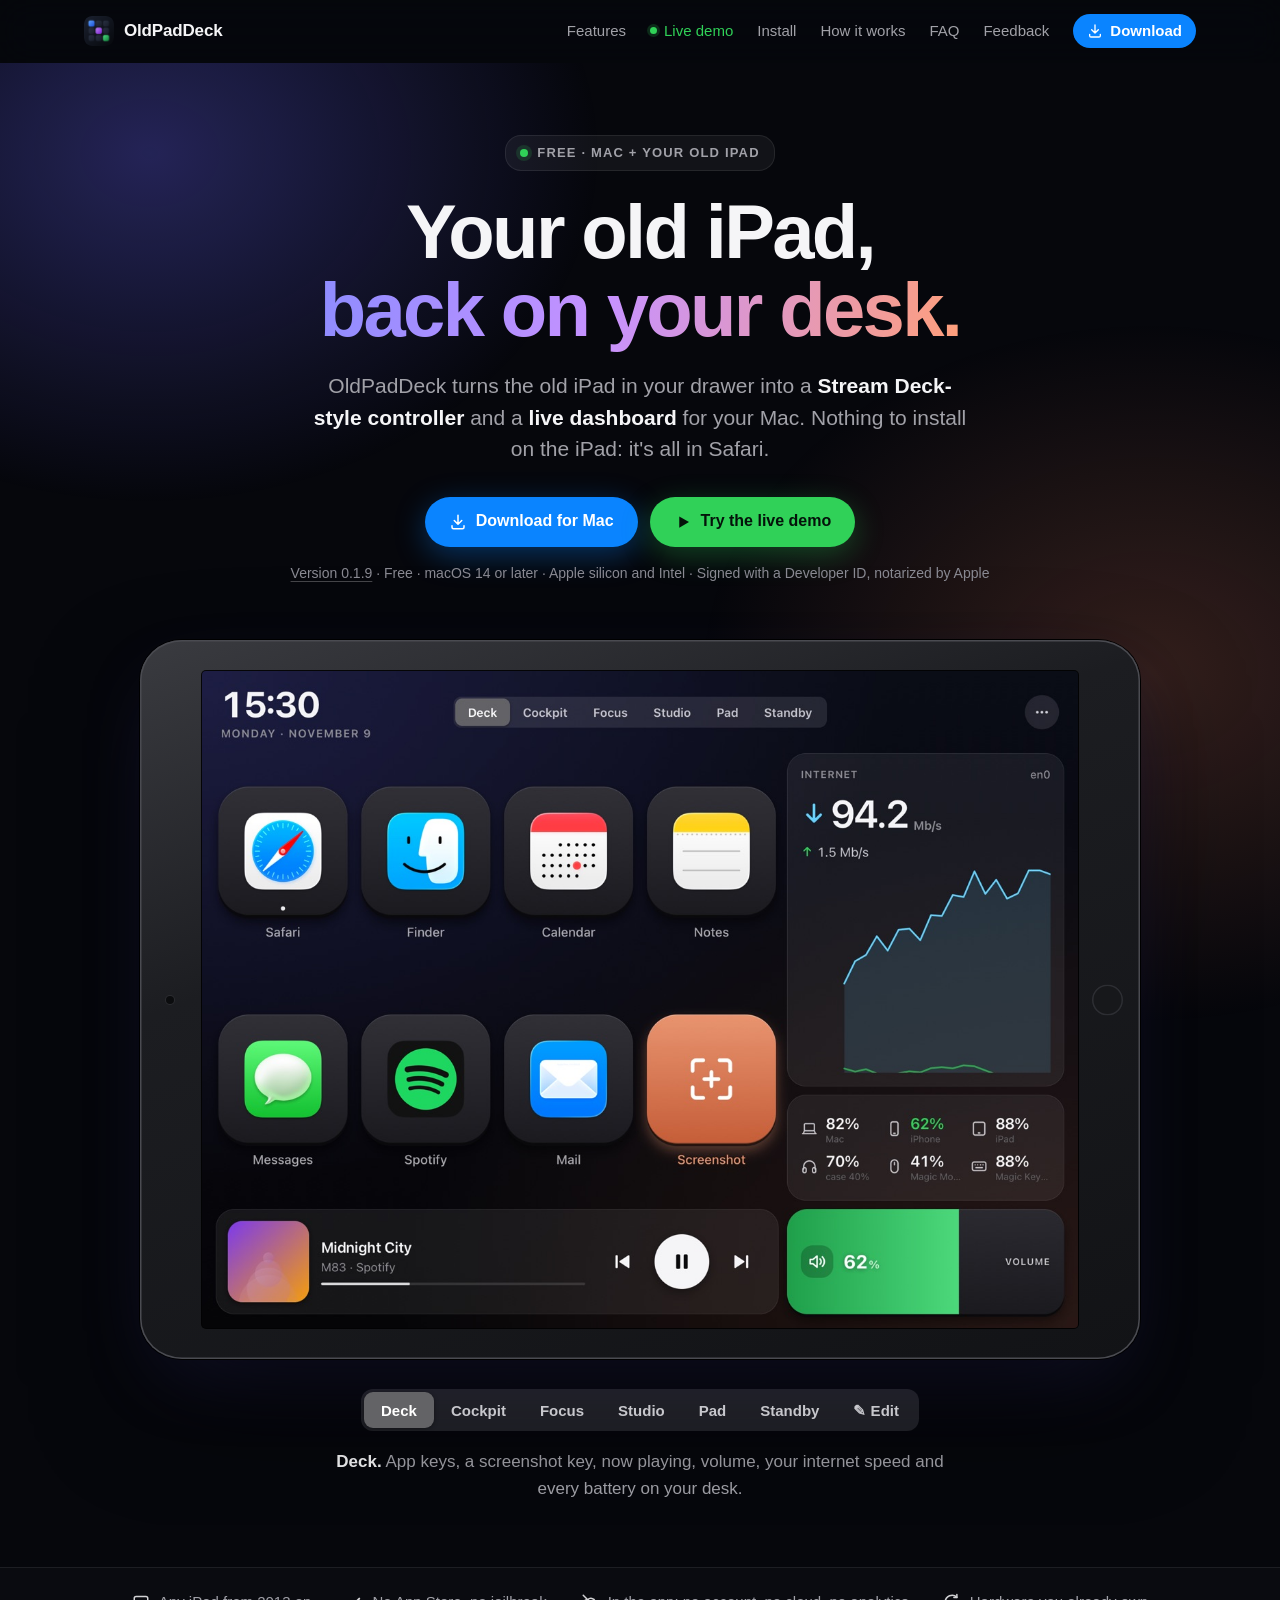
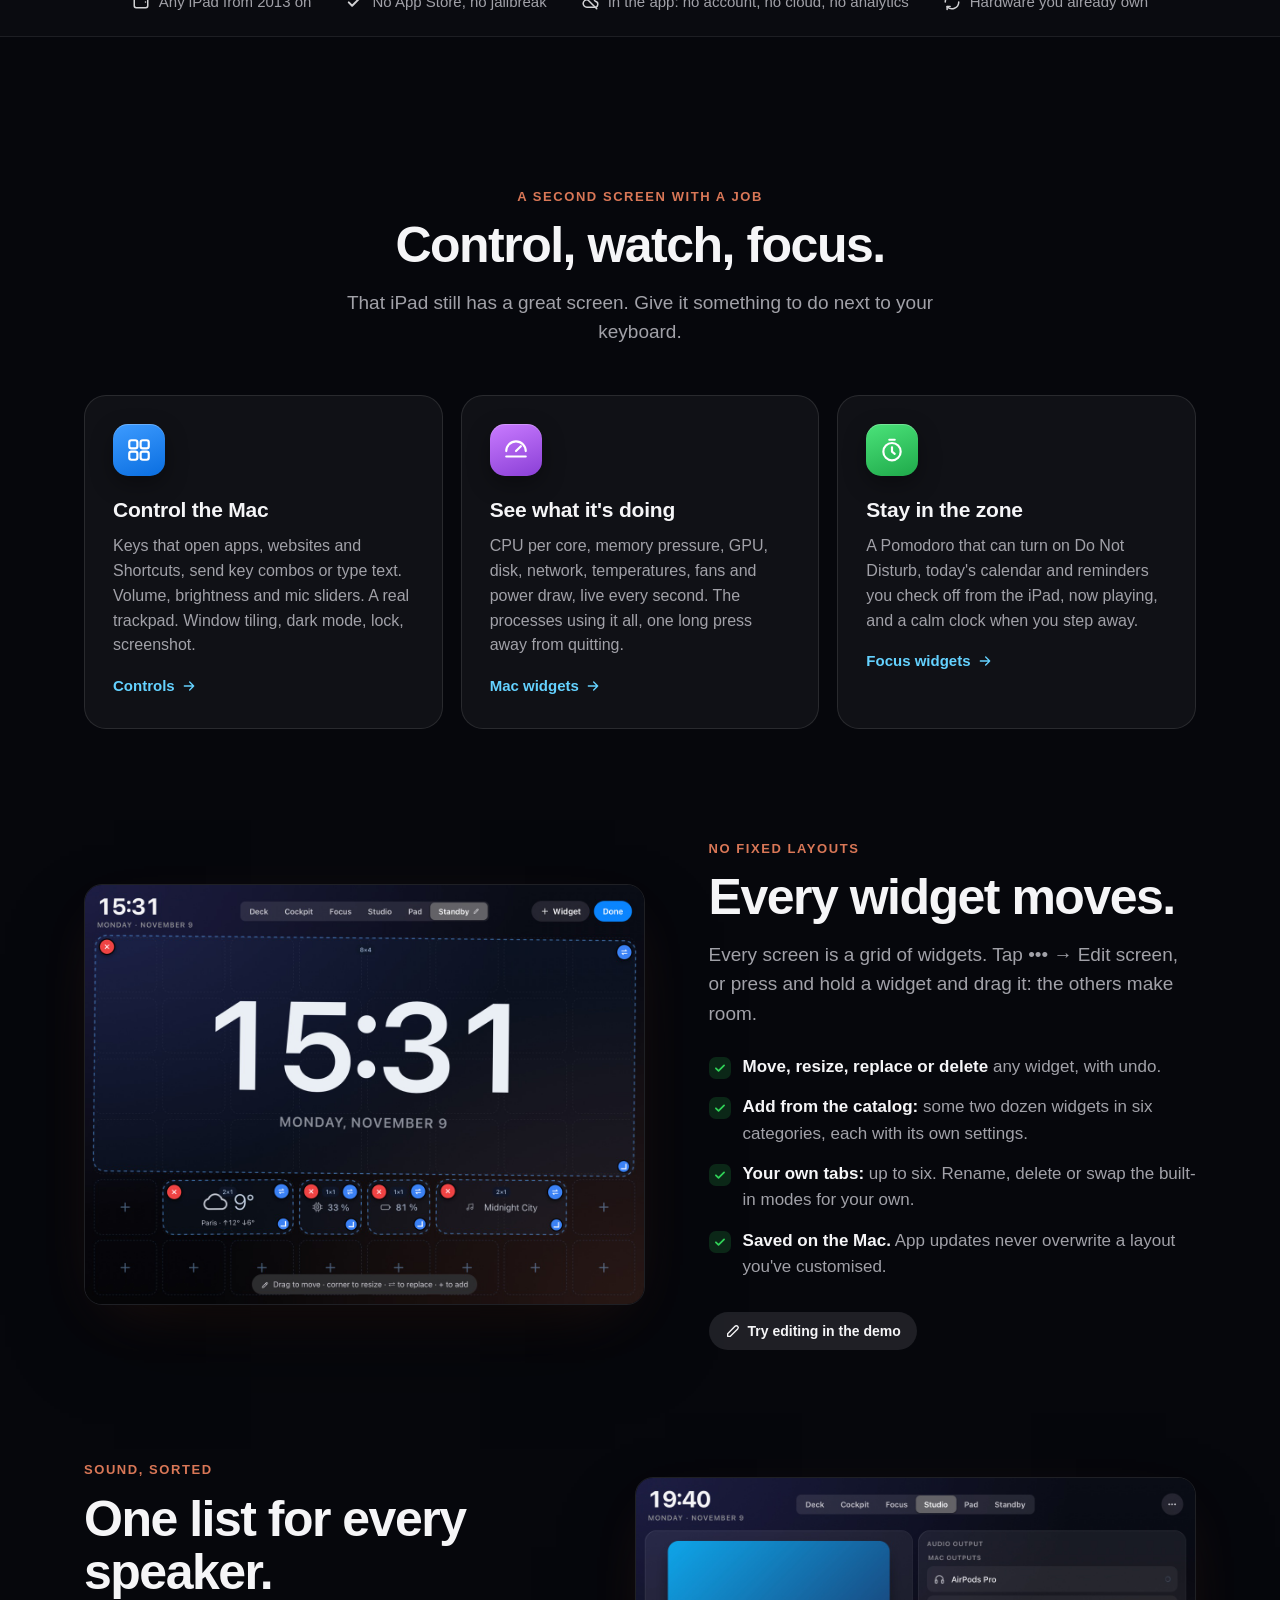
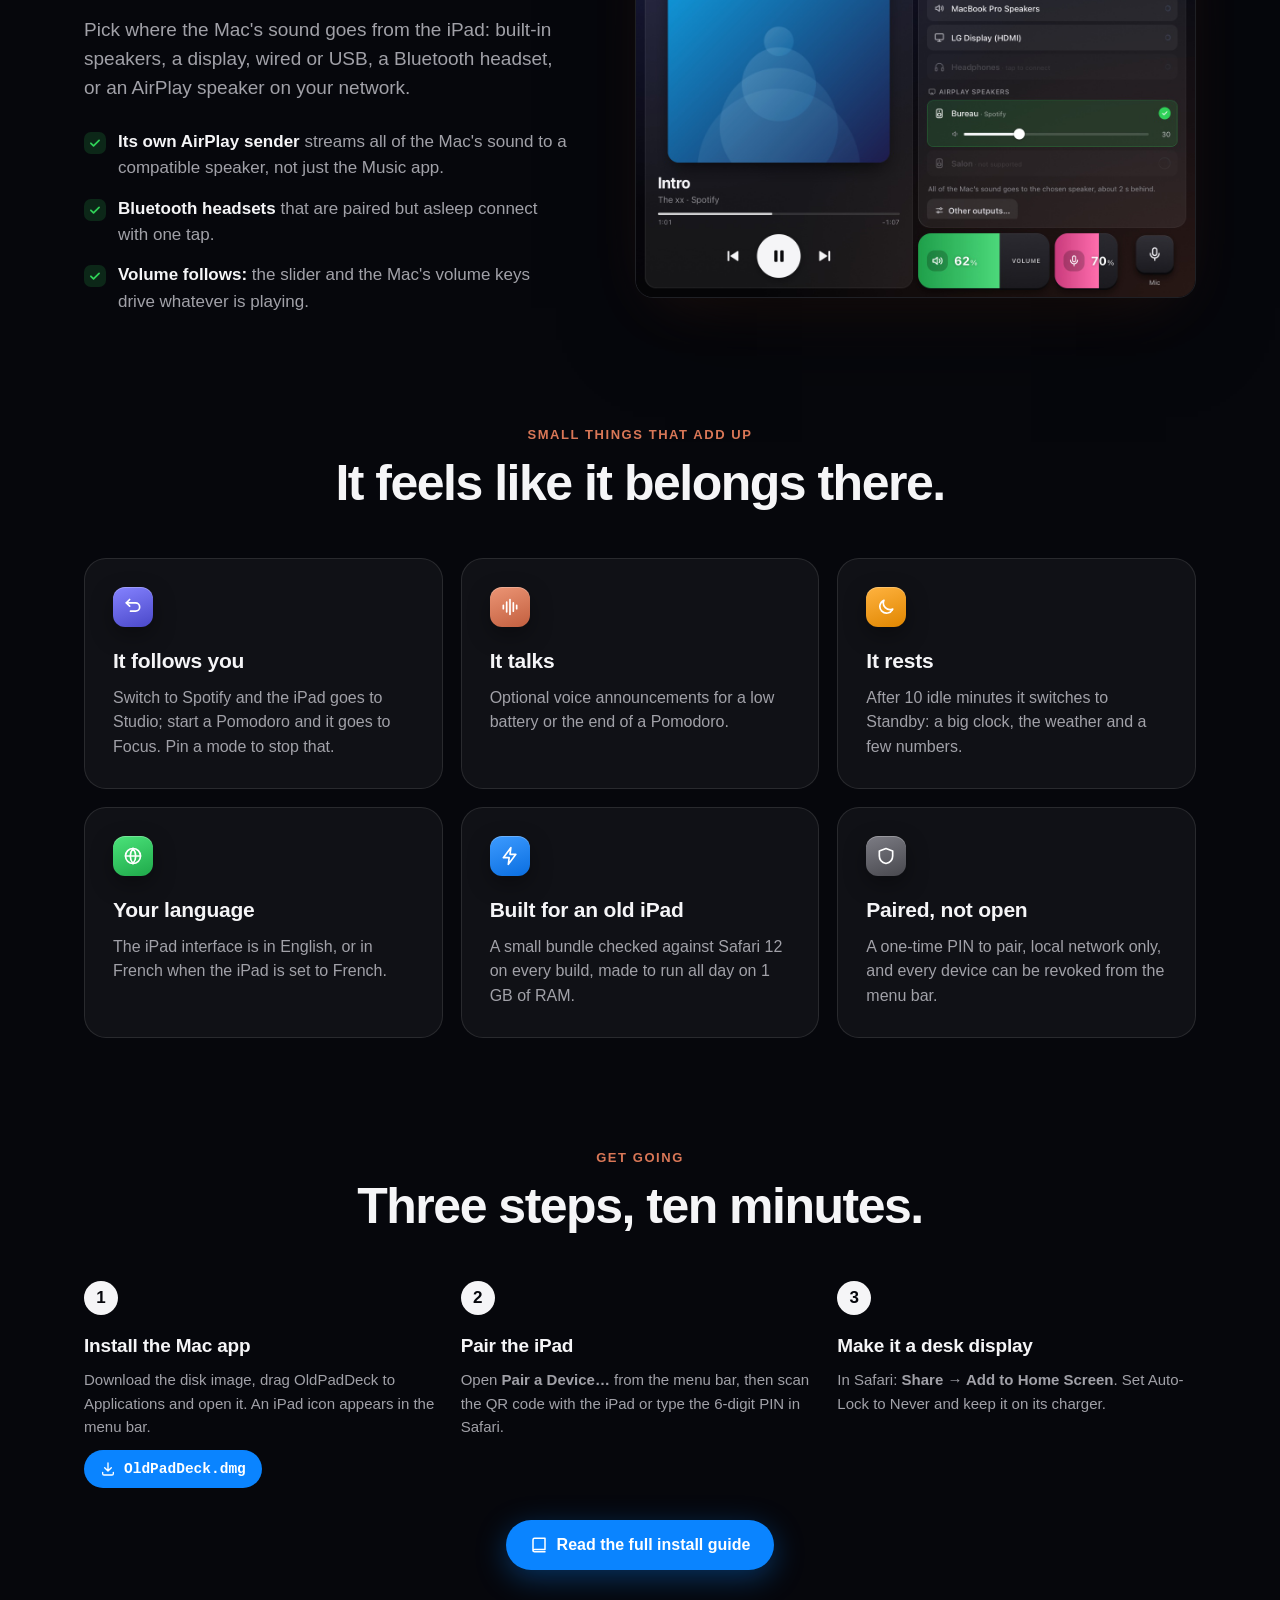
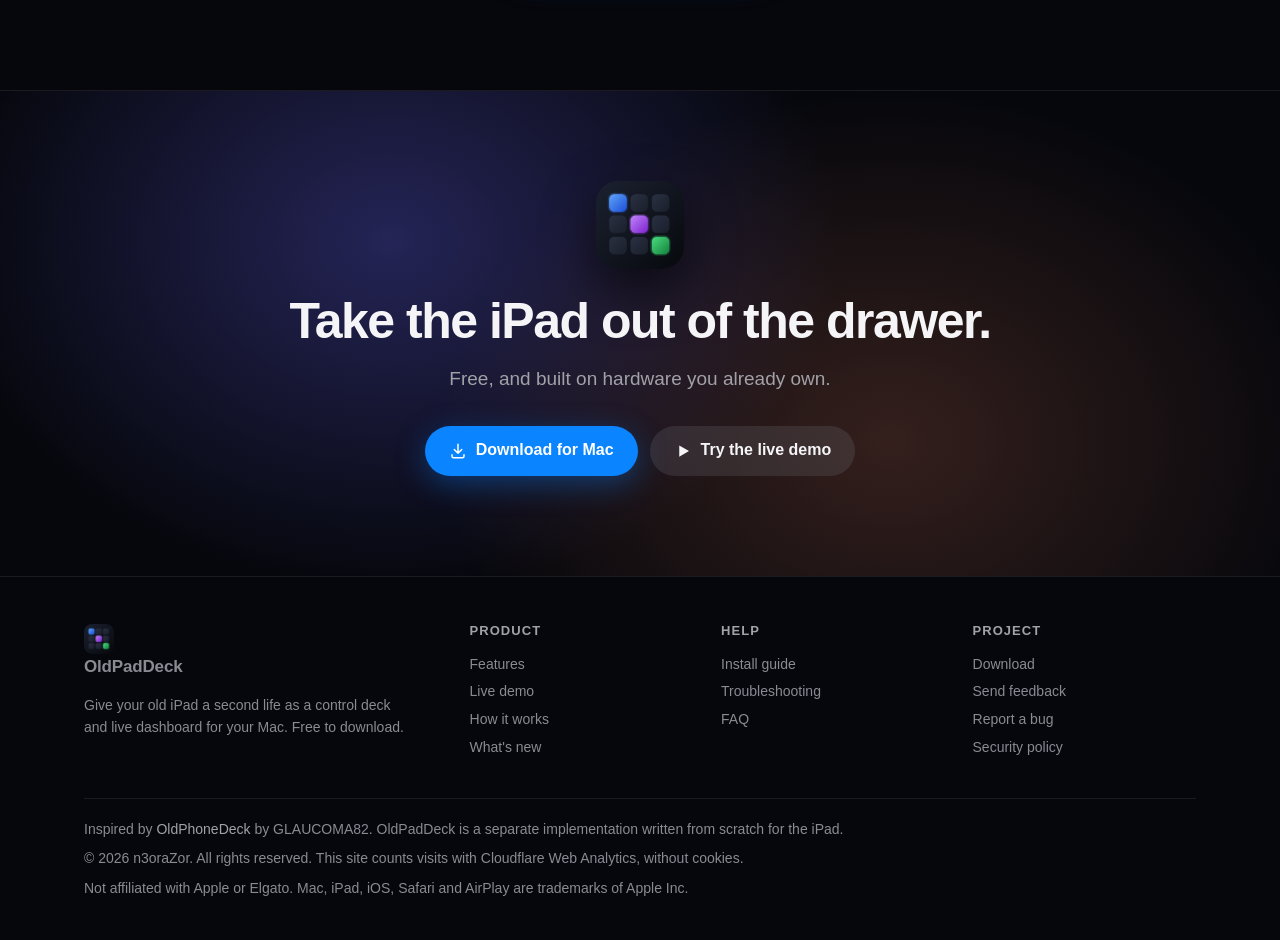
==== commit 7488e1c5: "Update 2026-11-20" ====
--- a/docs/index.html
+++ b/docs/index.html
@@ -52,7 +52,7 @@
         <a class="btn primary" href="https://github.com/n3oraZor/OldPadDeck/releases/latest/download/OldPadDeck.dmg"><svg class="i" width="18" height="18" aria-hidden="true"><use href="assets/icons.svg#download"/></svg>Download for Mac</a>
         <a class="btn green" href="/demo"><svg class="i" width="18" height="18" aria-hidden="true"><use href="assets/icons.svg#play"/></svg>Try the live demo</a>
       </div>
-      <p class="fine"><a class="latest" href="/whats-new">Version 0.1.8</a> · Free · macOS 14 or later · Apple silicon and Intel · Signed with a Developer ID, notarized by Apple</p>
+      <p class="fine"><a class="latest" href="/whats-new">Version 0.1.9</a> · Free · macOS 14 or later · Apple silicon and Intel · Signed with a Developer ID, notarized by Apple</p>
     </div>
 
     <div class="stage rv">
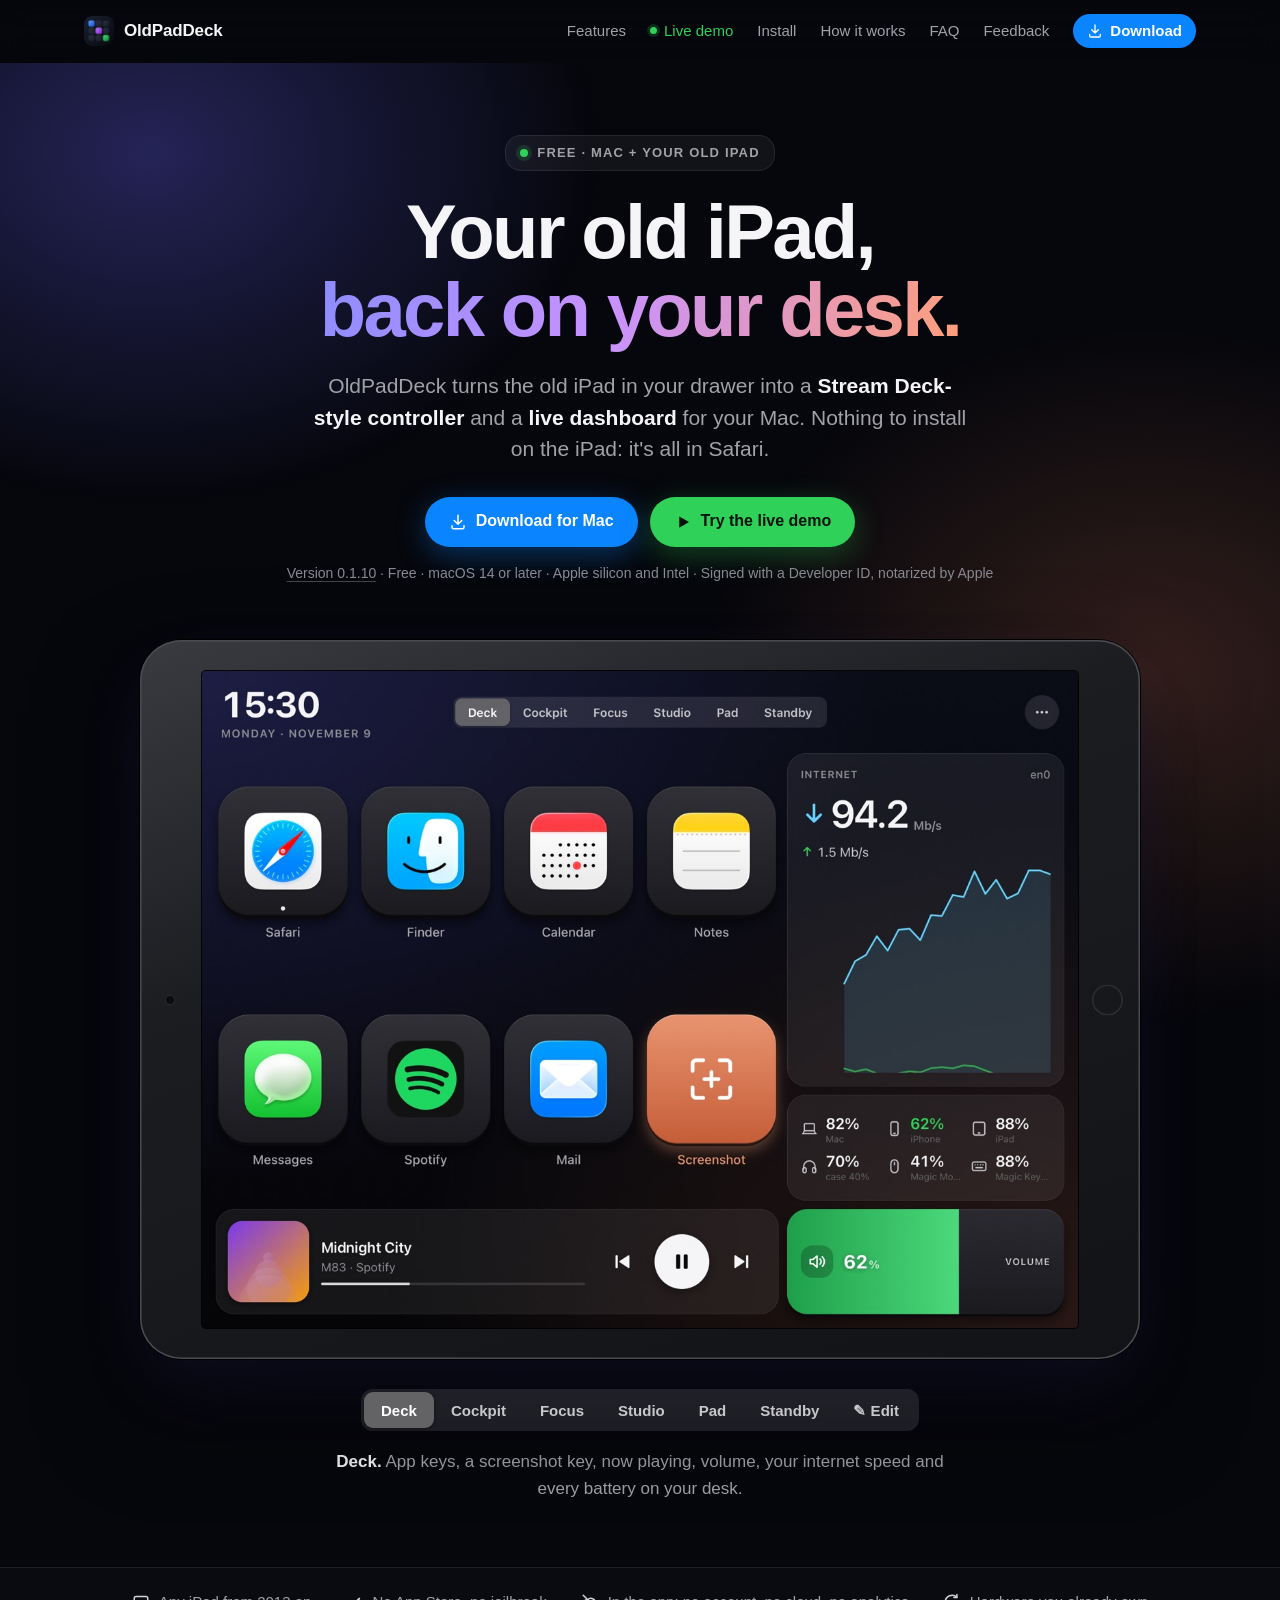
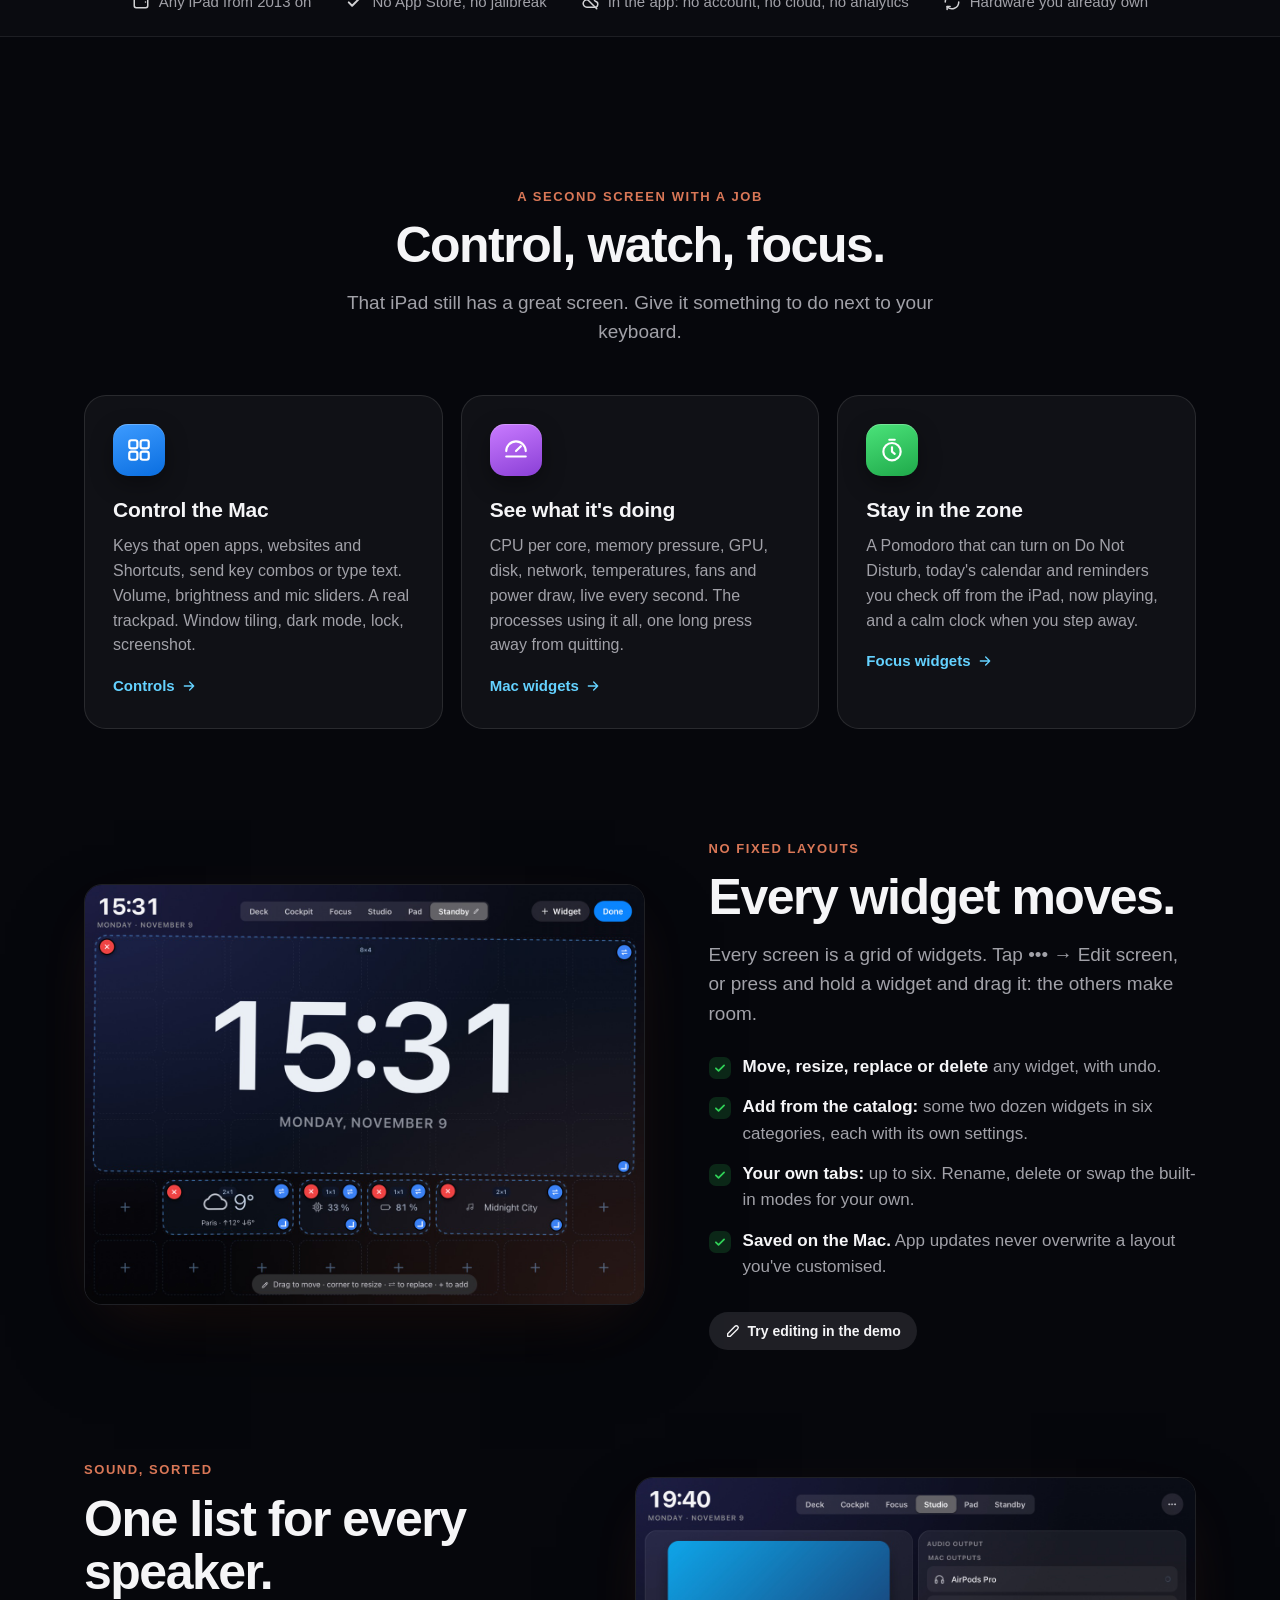
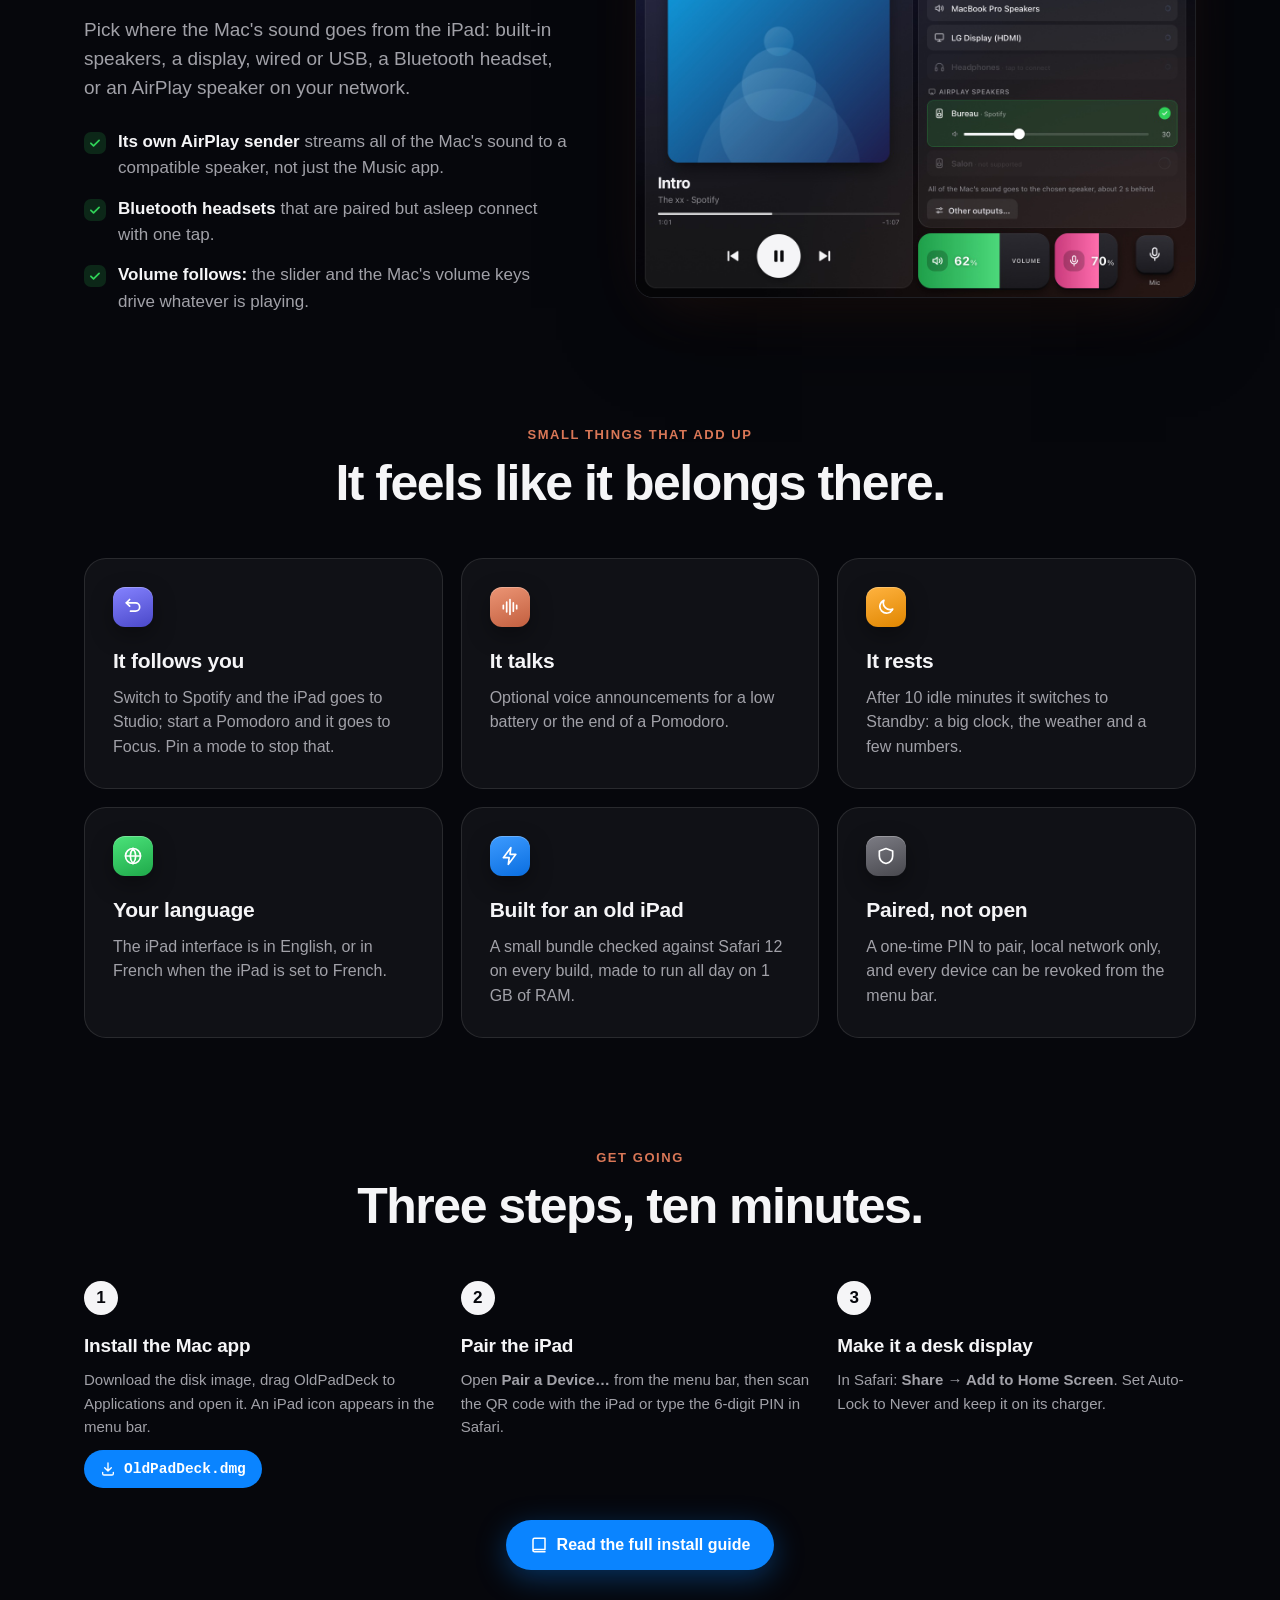
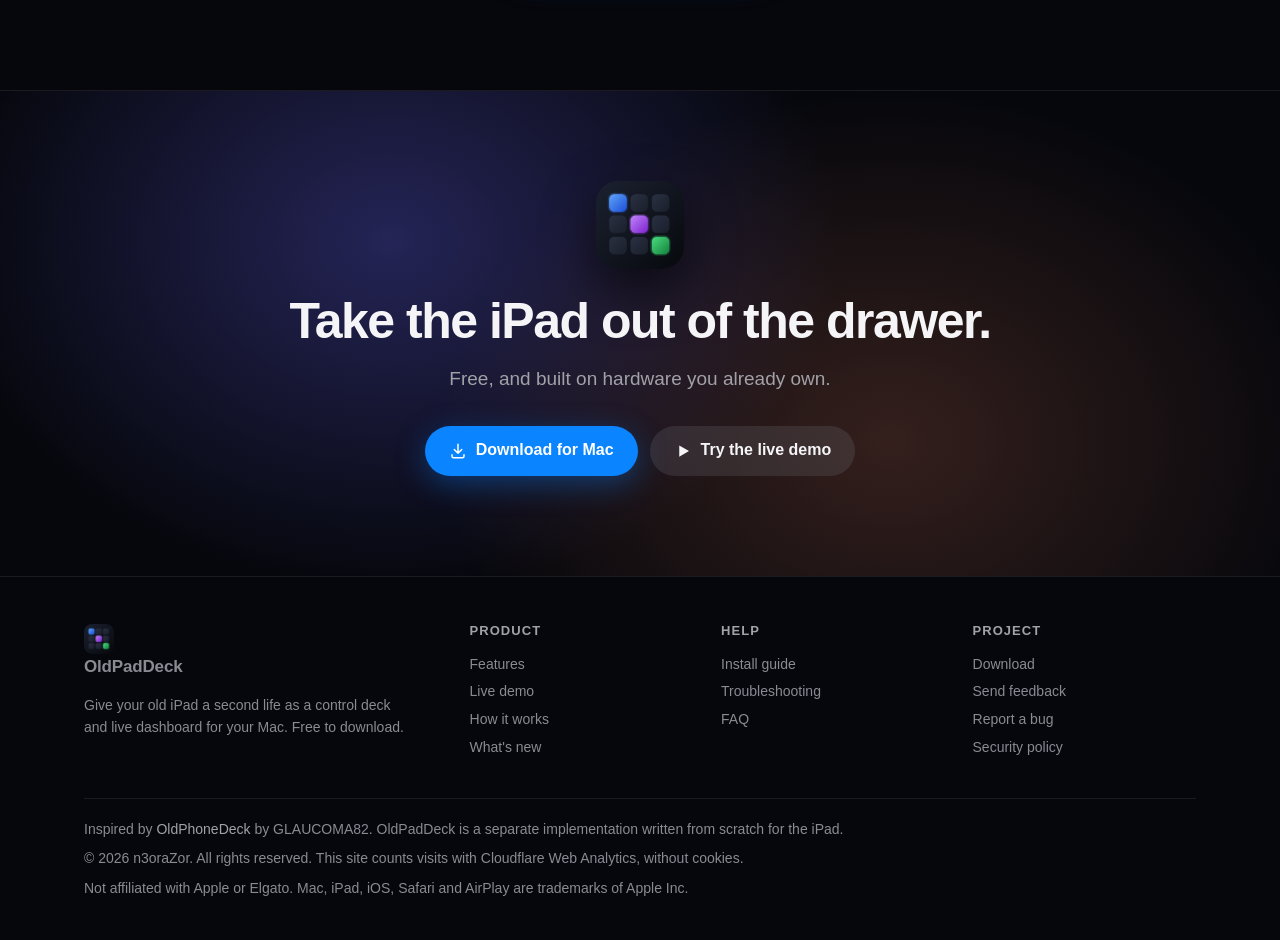
==== commit 4964428c: "Update 2026-11-20" ====
--- a/docs/index.html
+++ b/docs/index.html
@@ -52,7 +52,7 @@
         <a class="btn primary" href="https://github.com/n3oraZor/OldPadDeck/releases/latest/download/OldPadDeck.dmg"><svg class="i" width="18" height="18" aria-hidden="true"><use href="assets/icons.svg#download"/></svg>Download for Mac</a>
         <a class="btn green" href="/demo"><svg class="i" width="18" height="18" aria-hidden="true"><use href="assets/icons.svg#play"/></svg>Try the live demo</a>
       </div>
-      <p class="fine"><a class="latest" href="/whats-new">Version 0.1.9</a> · Free · macOS 14 or later · Apple silicon and Intel · Signed with a Developer ID, notarized by Apple</p>
+      <p class="fine"><a class="latest" href="/whats-new">Version 0.1.10</a> · Free · macOS 14 or later · Apple silicon and Intel · Signed with a Developer ID, notarized by Apple</p>
     </div>
 
     <div class="stage rv">
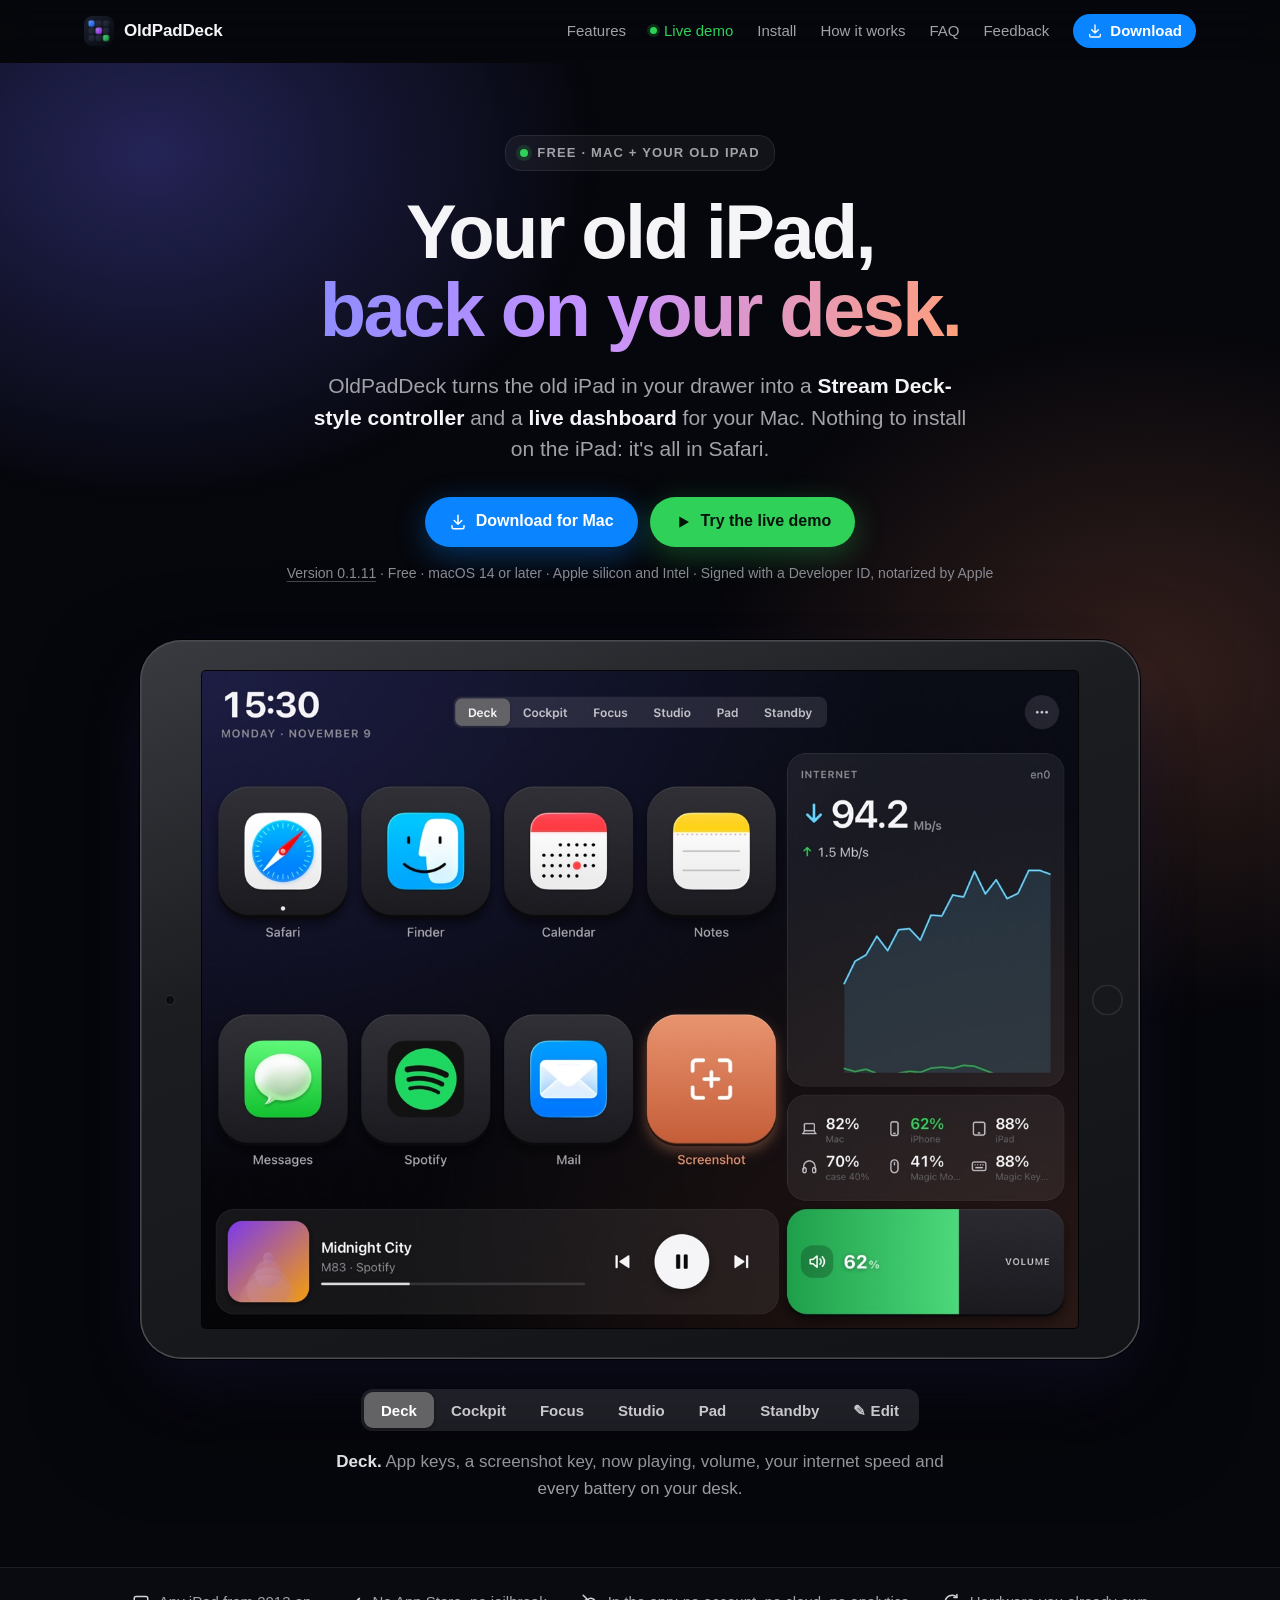
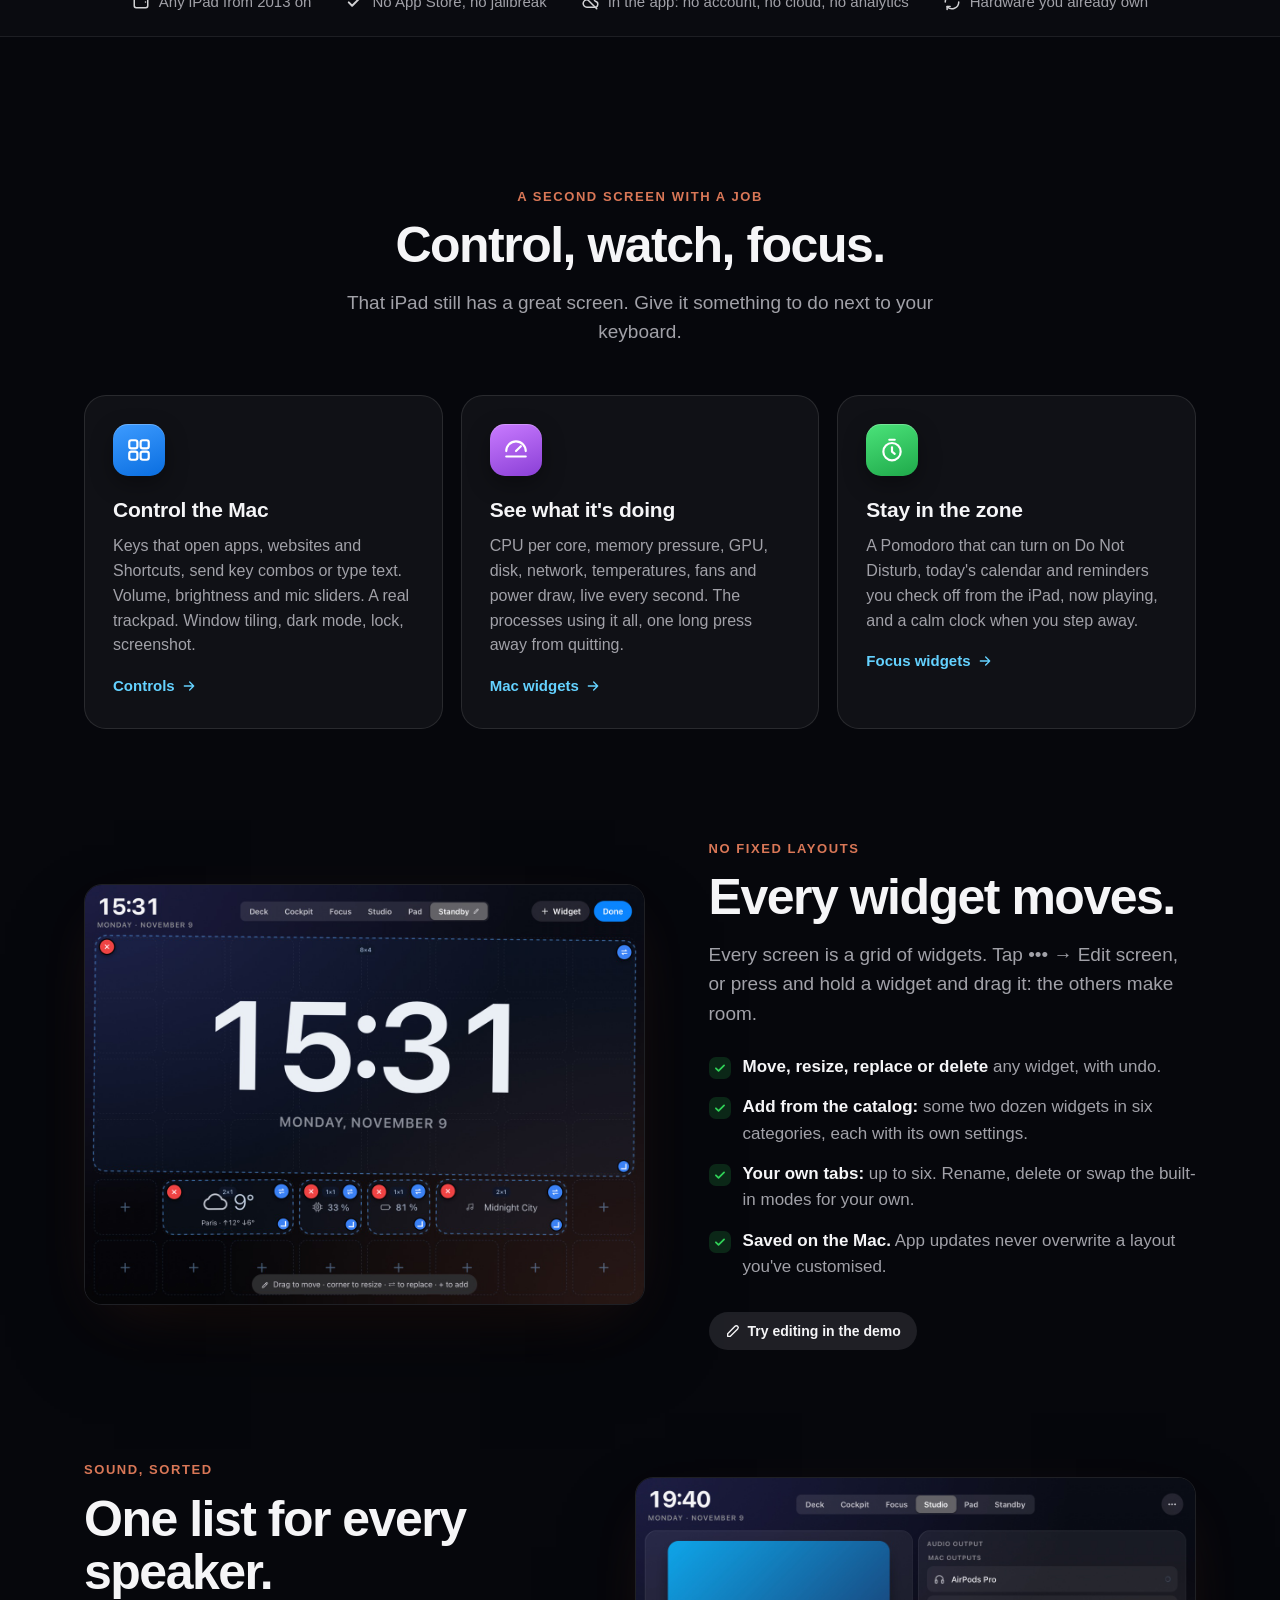
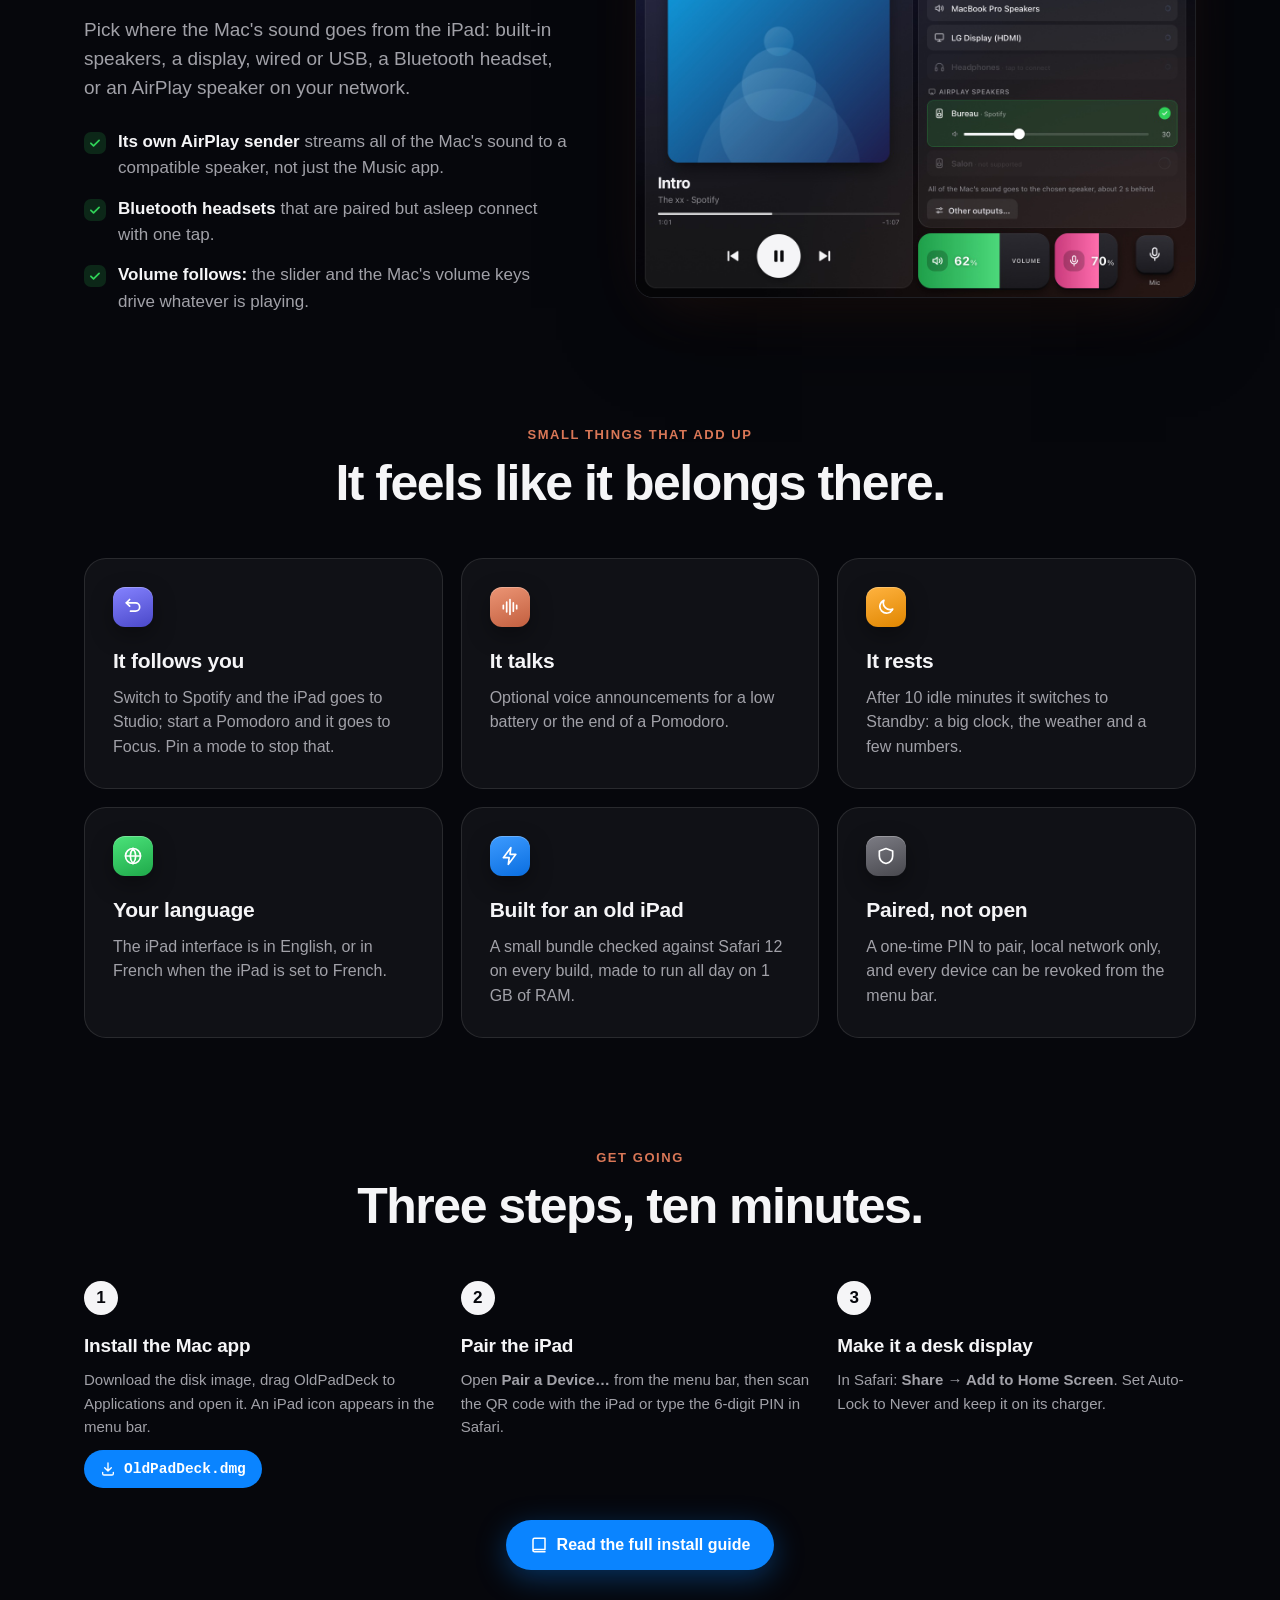
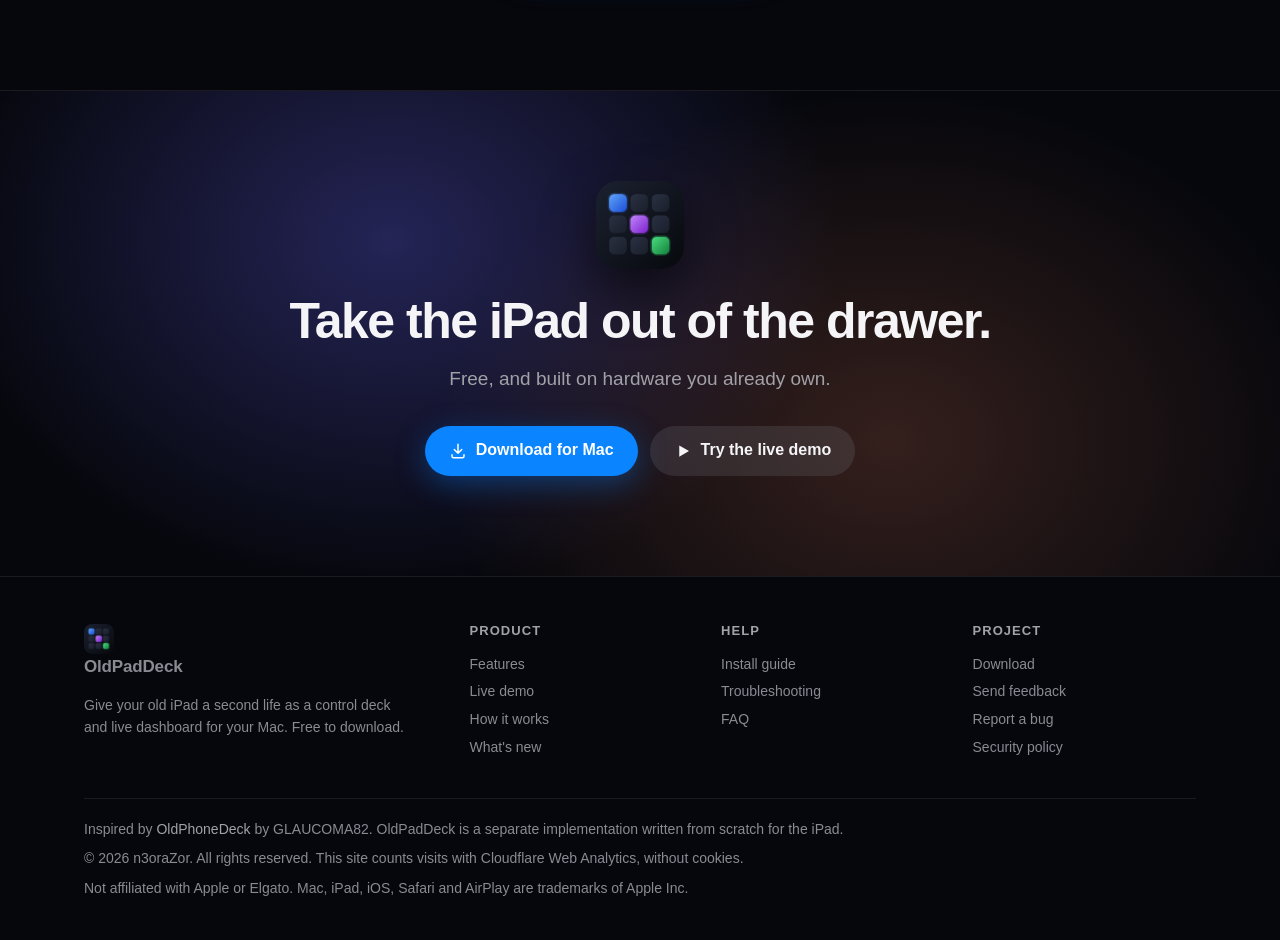
==== commit 7e560f47: "Update 2026-11-21" ====
--- a/docs/index.html
+++ b/docs/index.html
@@ -52,7 +52,7 @@
         <a class="btn primary" href="https://github.com/n3oraZor/OldPadDeck/releases/latest/download/OldPadDeck.dmg"><svg class="i" width="18" height="18" aria-hidden="true"><use href="assets/icons.svg#download"/></svg>Download for Mac</a>
         <a class="btn green" href="/demo"><svg class="i" width="18" height="18" aria-hidden="true"><use href="assets/icons.svg#play"/></svg>Try the live demo</a>
       </div>
-      <p class="fine"><a class="latest" href="/whats-new">Version 0.1.10</a> · Free · macOS 14 or later · Apple silicon and Intel · Signed with a Developer ID, notarized by Apple</p>
+      <p class="fine"><a class="latest" href="/whats-new">Version 0.1.11</a> · Free · macOS 14 or later · Apple silicon and Intel · Signed with a Developer ID, notarized by Apple</p>
     </div>
 
     <div class="stage rv">
